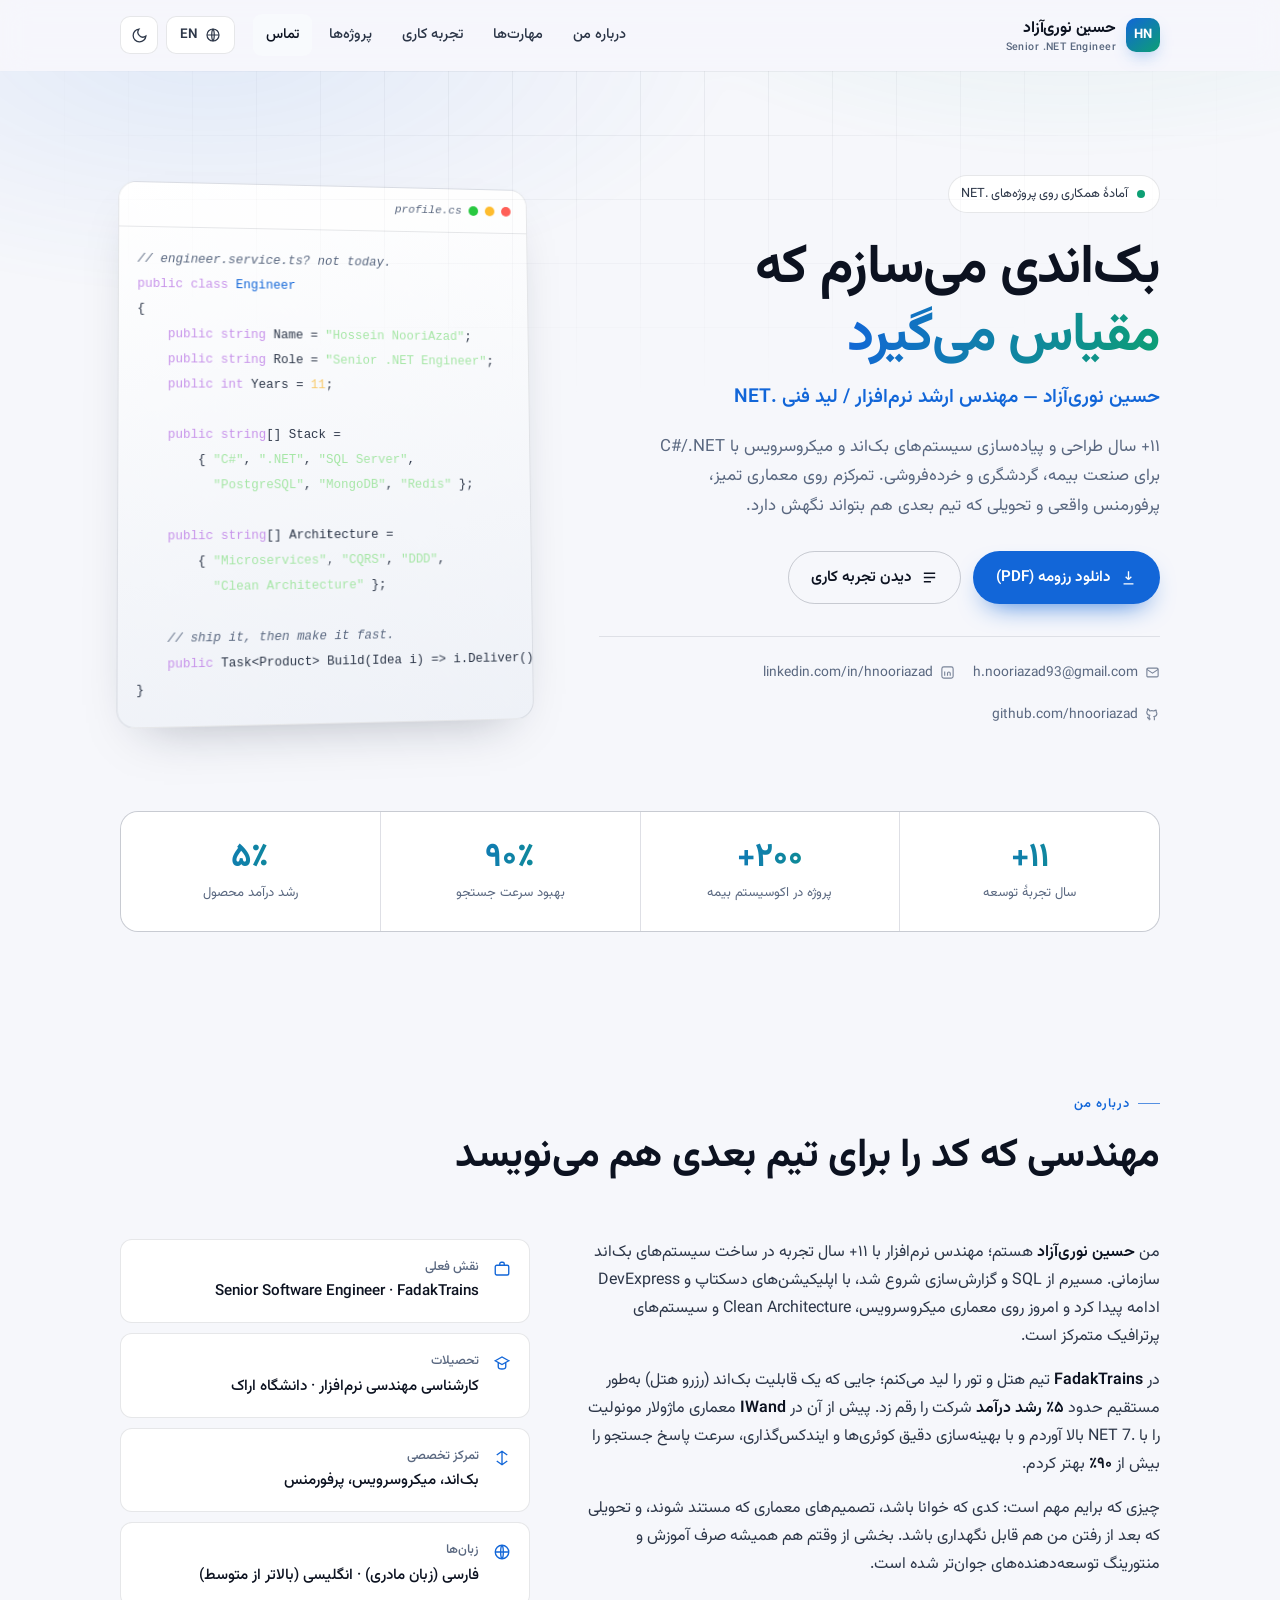
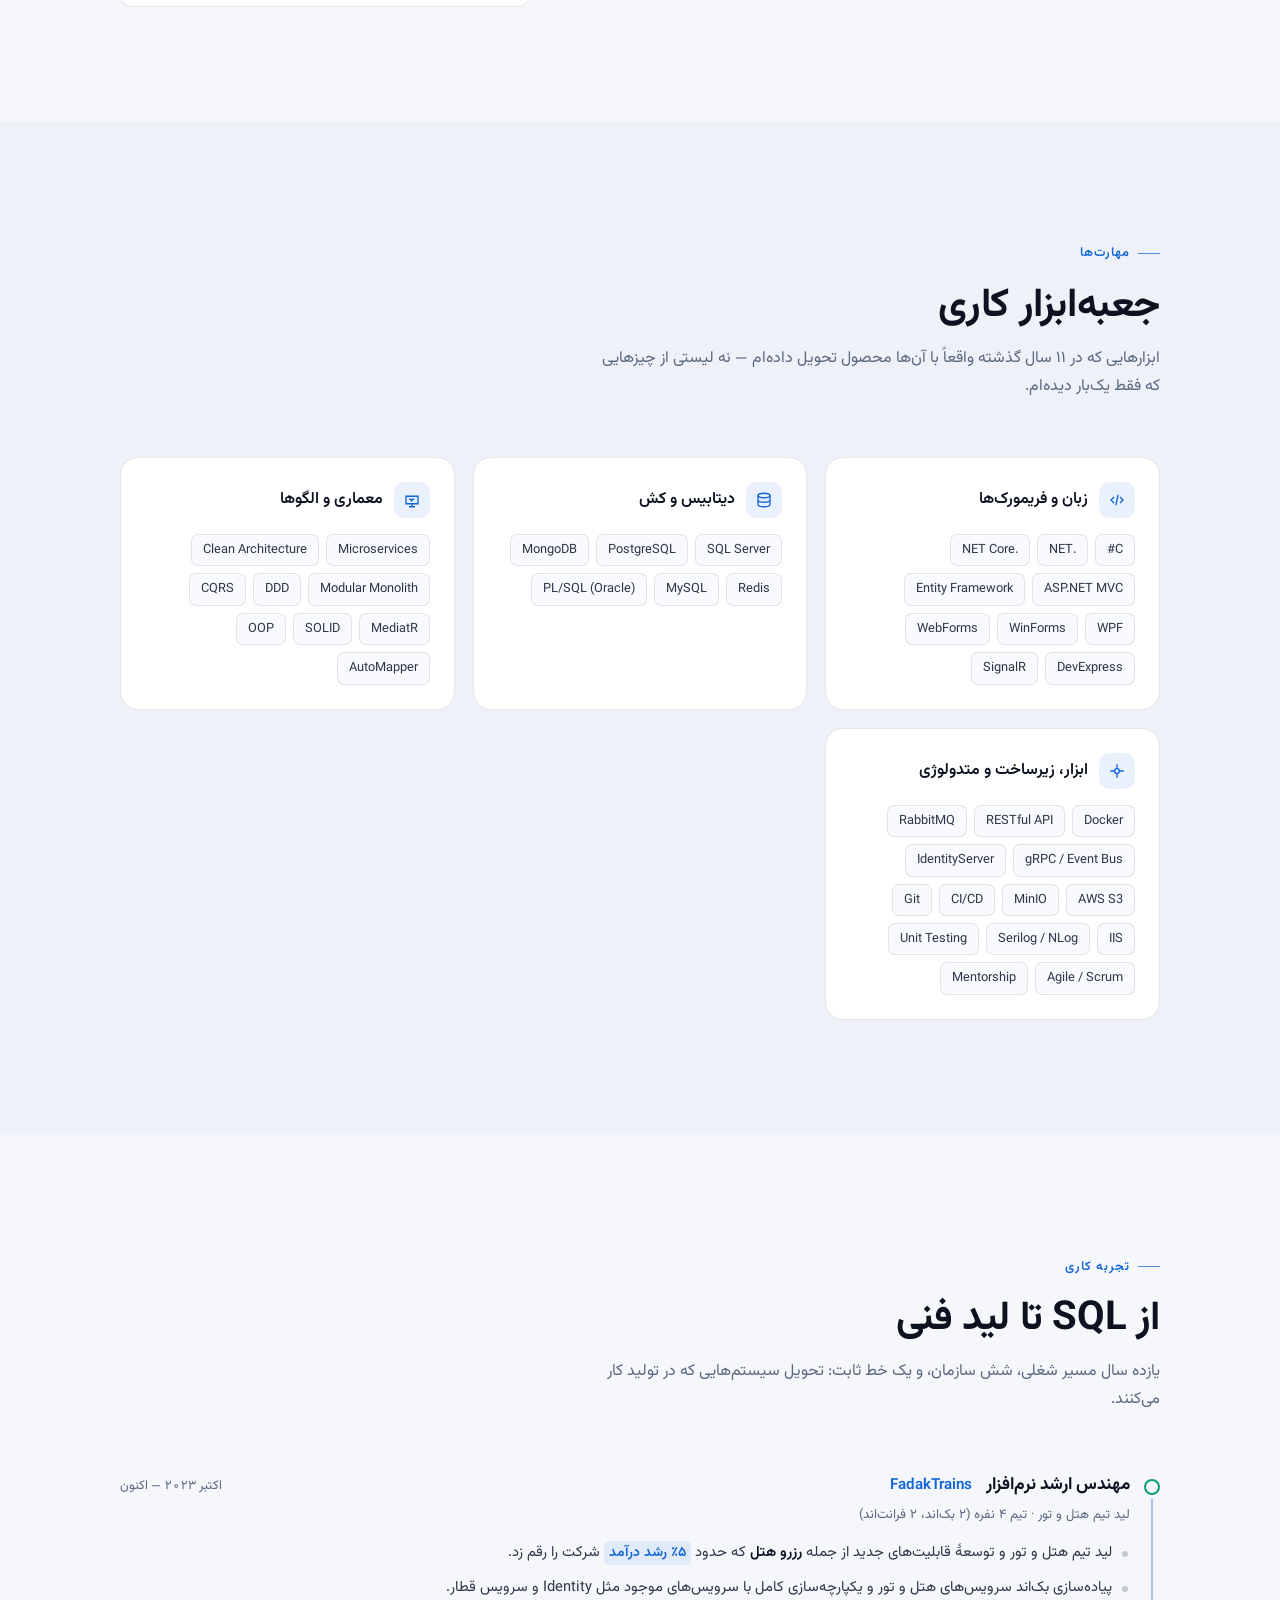
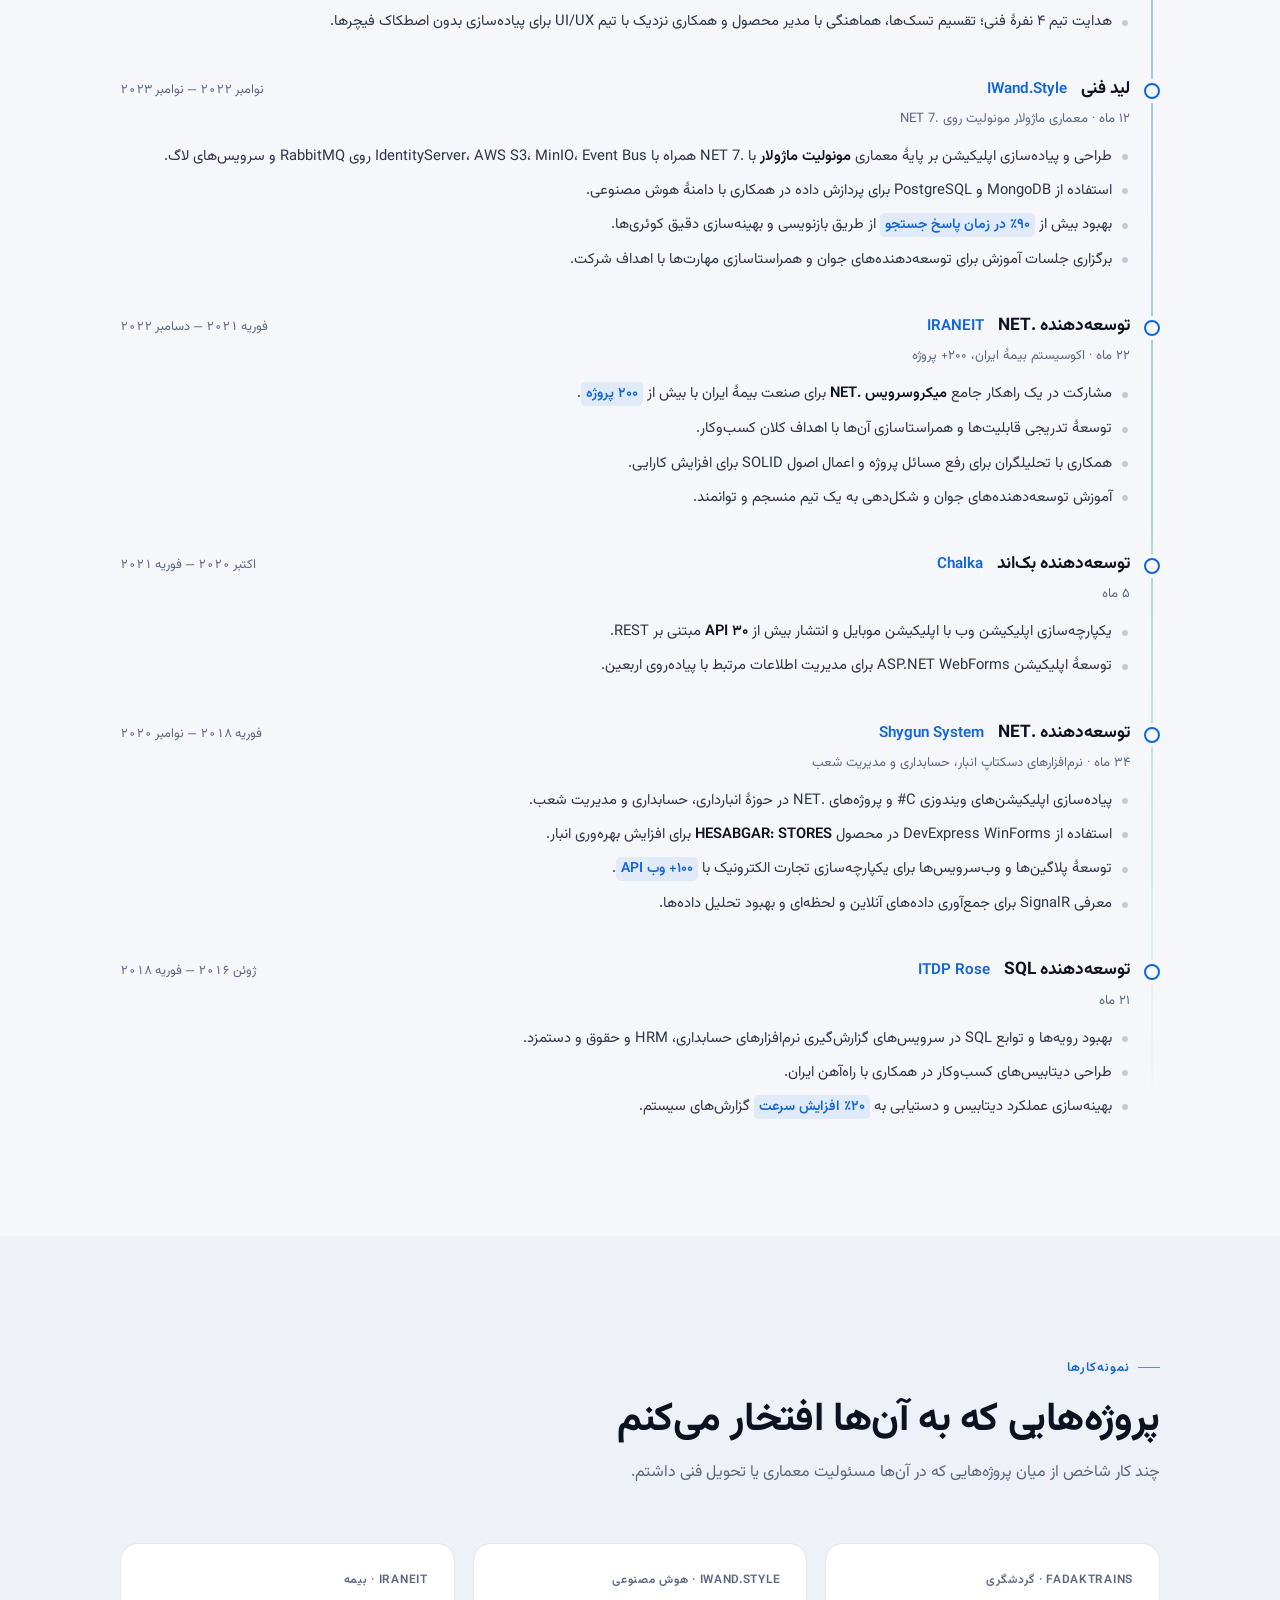
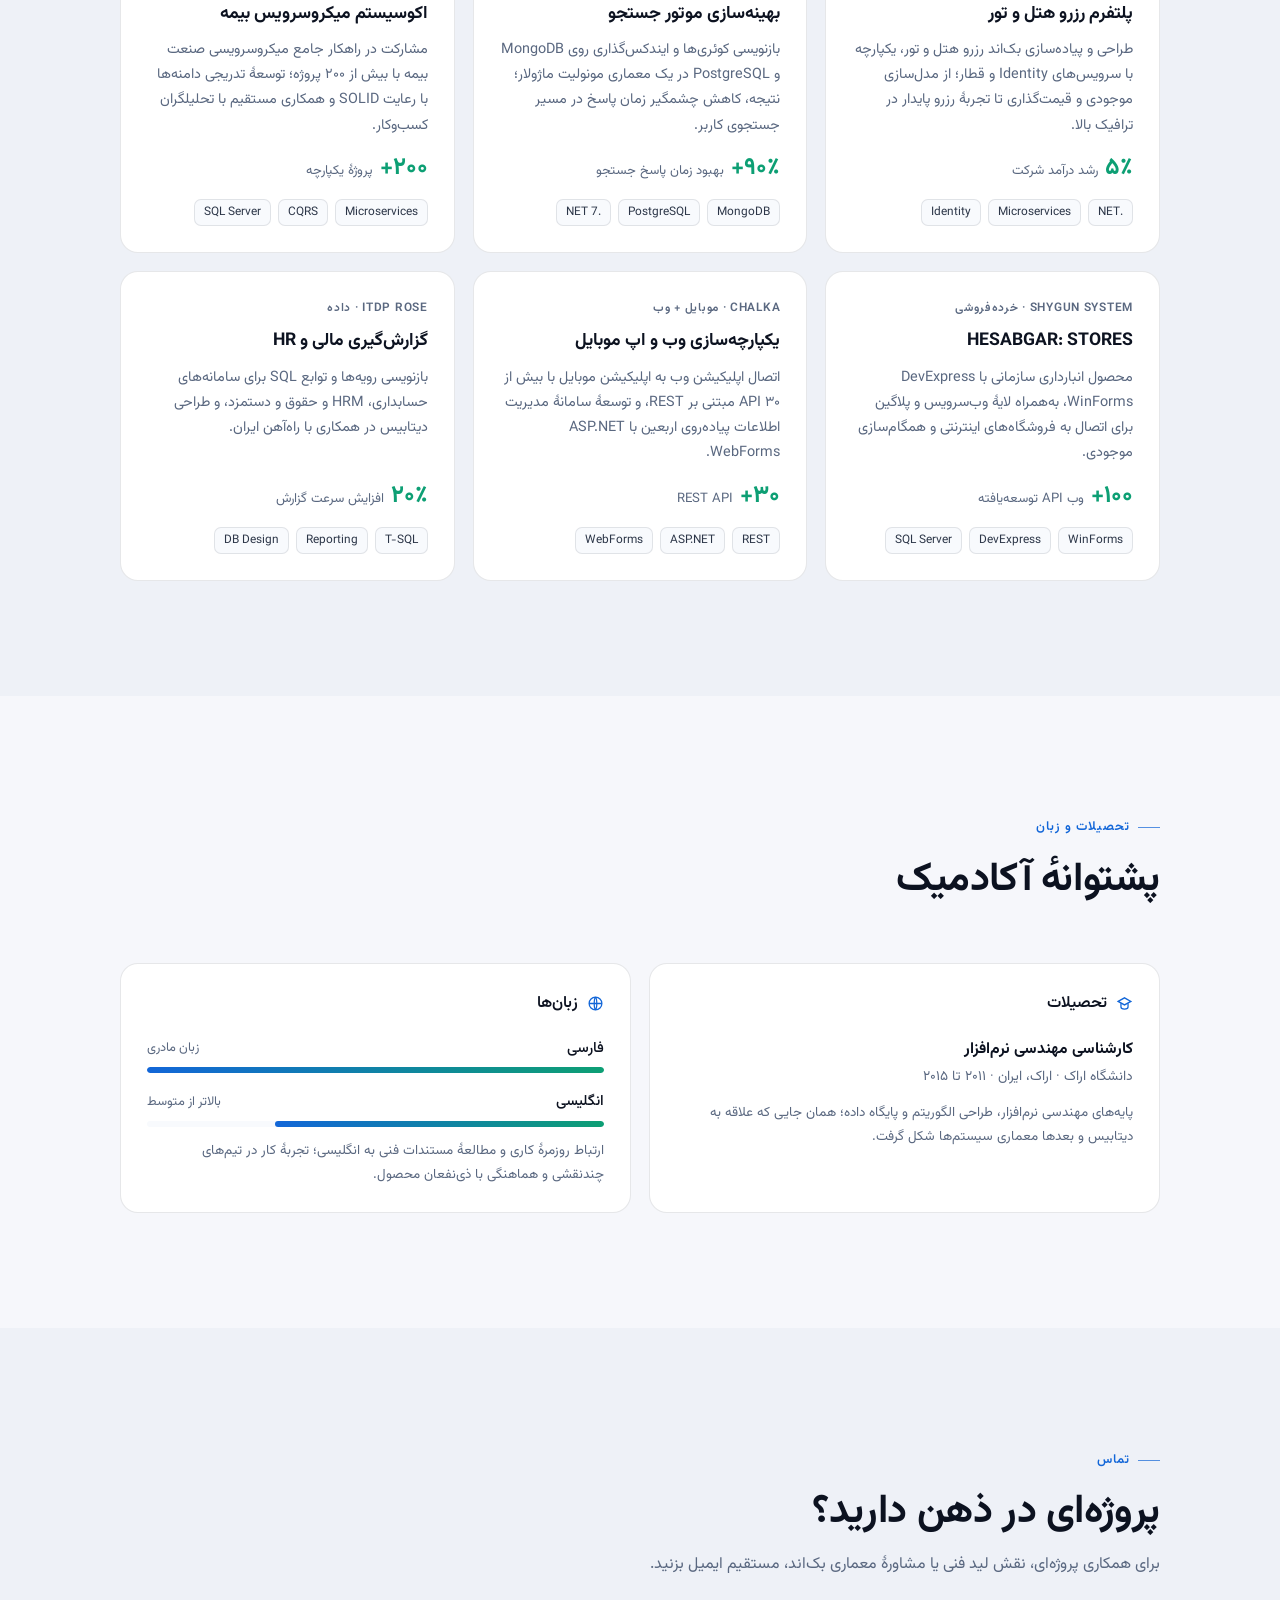
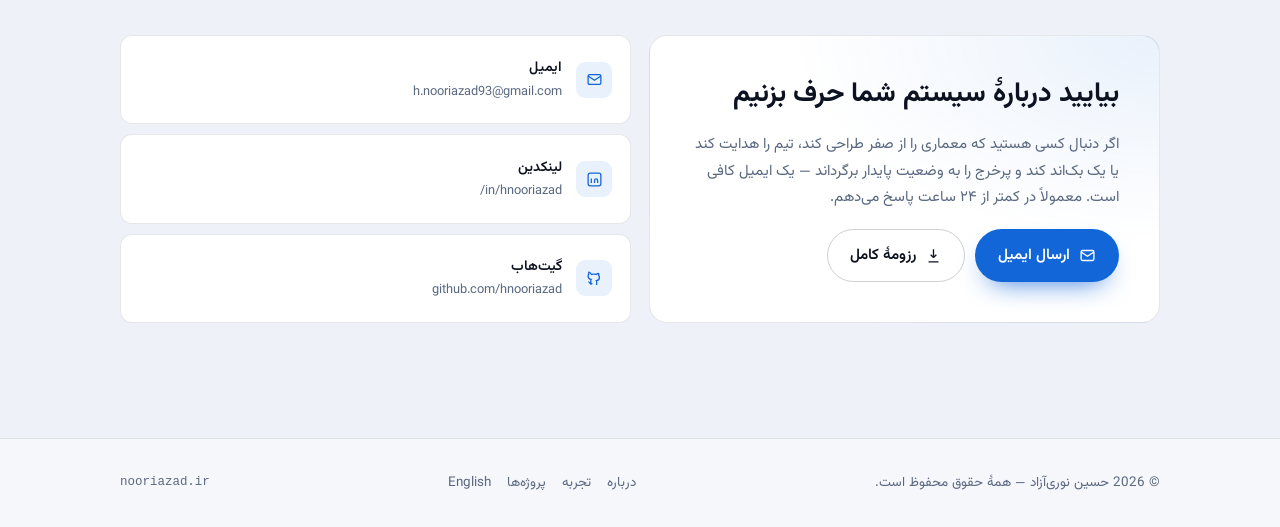
==== index.html @ 4d766d1a "Update data: 11+ years, 5% revenue growth, IRANEIT (was IranElT)" ====
<!DOCTYPE html>
<html lang="fa" dir="rtl" data-theme="dark">
<head>
<meta charset="UTF-8">
<meta name="viewport" content="width=device-width, initial-scale=1">
<title>حسین نوری‌آزاد | مهندس ارشد نرم‌افزار و لید فنی .NET</title>
<meta name="description" content="پورتفولیو حسین نوری‌آزاد — مهندس ارشد نرم‌افزار و لید فنی با ۱۱+ سال تجربه در طراحی و توسعه بک‌اند، میکروسرویس و معماری تمیز با C#/.NET، SQL Server، PostgreSQL، MongoDB و Redis.">
<meta name="author" content="Hossein NooriAzad">
<meta name="theme-color" content="#07090e">
<link rel="canonical" href="https://nooriazad.ir/">
<link rel="alternate" hreflang="fa" href="https://nooriazad.ir/">
<link rel="alternate" hreflang="en" href="https://nooriazad.ir/en/">
<link rel="alternate" hreflang="x-default" href="https://nooriazad.ir/">
<link rel="icon" href="assets/img/favicon.svg" type="image/svg+xml">
<link rel="apple-touch-icon" href="assets/img/favicon.svg">

<meta property="og:type" content="profile">
<meta property="og:locale" content="fa_IR">
<meta property="og:site_name" content="nooriazad.ir">
<meta property="og:title" content="حسین نوری‌آزاد | مهندس ارشد نرم‌افزار و لید فنی .NET">
<meta property="og:description" content="۱۱+ سال تجربه در بک‌اند و میکروسرویس با .NET. معماری تمیز، پرفورمنس بالا، تحویل قابل‌اتکا.">
<meta property="og:url" content="https://nooriazad.ir/">
<meta property="og:image" content="https://nooriazad.ir/assets/img/og.png">
<meta name="twitter:card" content="summary_large_image">
<meta name="twitter:image" content="https://nooriazad.ir/assets/img/og.png">

<link rel="preload" href="assets/fonts/Vazirmatn-Regular.woff2" as="font" type="font/woff2" crossorigin>
<link rel="preload" href="assets/fonts/Vazirmatn-Bold.woff2" as="font" type="font/woff2" crossorigin>
<link rel="stylesheet" href="assets/css/style.css">

<script type="application/ld+json">
{
  "@context": "https://schema.org",
  "@type": "Person",
  "name": "Hossein NooriAzad",
  "alternateName": "حسین نوری‌آزاد",
  "jobTitle": "Senior Software Engineer / Tech Lead",
  "url": "https://nooriazad.ir/",
  "email": "mailto:h.nooriazad93@gmail.com",
  "sameAs": ["https://www.linkedin.com/in/hnooriazad", "https://github.com/hnooriazad"],
  "knowsAbout": ["C#", ".NET", "ASP.NET Core", "Microservices", "SQL Server", "PostgreSQL", "MongoDB", "Redis", "RabbitMQ", "Docker", "Clean Architecture", "CQRS", "DDD"],
  "alumniOf": { "@type": "CollegeOrUniversity", "name": "Arak University" }
}
</script>
</head>
<body>

<!-- ══════════════ HEADER ══════════════ -->
<header class="header" id="top">
  <div class="container header__inner">
    <a class="brand" href="#top" aria-label="حسین نوری‌آزاد — صفحه اصلی">
      <span class="brand__mark">HN</span>
      <span class="brand__text">حسین نوری‌آزاد<small>Senior .NET Engineer</small></span>
    </a>

    <nav class="nav" aria-label="ناوبری اصلی">
      <a href="#about">درباره من</a>
      <a href="#skills">مهارت‌ها</a>
      <a href="#experience">تجربه کاری</a>
      <a href="#work">پروژه‌ها</a>
      <a href="#contact">تماس</a>
    </nav>

    <div class="header__actions">
      <a class="lang-btn" href="en/" hreflang="en" lang="en" title="English version">
        <svg viewBox="0 0 24 24" width="16" height="16" fill="none" stroke="currentColor" stroke-width="1.8"><circle cx="12" cy="12" r="9"/><path d="M3 12h18M12 3c2.5 2.7 2.5 15.3 0 18M12 3c-2.5 2.7-2.5 15.3 0 18"/></svg>
        <span>EN</span>
      </a>
      <button class="icon-btn" id="themeToggle" type="button" aria-label="تغییر روشنایی" title="روشن / تاریک">
        <svg viewBox="0 0 24 24" width="17" height="17" fill="none" stroke="currentColor" stroke-width="1.8"><path d="M21 12.8A9 9 0 1 1 11.2 3a7 7 0 0 0 9.8 9.8Z"/></svg>
      </button>
      <button class="icon-btn menu-btn" id="menuBtn" type="button" aria-label="منو" aria-expanded="false">
        <svg viewBox="0 0 24 24" width="18" height="18" fill="none" stroke="currentColor" stroke-width="2"><path d="M4 7h16M4 12h16M4 17h16"/></svg>
      </button>
    </div>
  </div>
</header>

<!-- mobile drawer -->
<div class="drawer" id="drawer" role="dialog" aria-modal="true" aria-label="منوی موبایل">
  <div class="drawer__scrim" data-close></div>
  <div class="drawer__panel">
    <button class="icon-btn drawer__close" type="button" data-close aria-label="بستن">
      <svg viewBox="0 0 24 24" width="17" height="17" fill="none" stroke="currentColor" stroke-width="2"><path d="M6 6l12 12M18 6 6 18"/></svg>
    </button>
    <a href="#about" data-close>درباره من</a>
    <a href="#skills" data-close>مهارت‌ها</a>
    <a href="#experience" data-close>تجربه کاری</a>
    <a href="#work" data-close>پروژه‌ها</a>
    <a href="#contact" data-close>تماس</a>
    <a href="en/" hreflang="en" lang="en">English</a>
  </div>
</div>

<!-- ══════════════ HERO ══════════════ -->
<section class="hero">
  <div class="container hero__grid">
    <div>
      <span class="badge-live"><span class="dot-live"></span> آمادهٔ همکاری روی پروژه‌های .NET</span>
      <h1>بک‌اندی می‌سازم که<br><span class="grad">مقیاس می‌گیرد</span></h1>
      <p class="hero__role">حسین نوری‌آزاد — مهندس ارشد نرم‌افزار / لید فنی .NET</p>
      <p class="hero__lead">
        ۱۱+ سال طراحی و پیاده‌سازی سیستم‌های بک‌اند و میکروسرویس با C#/.NET برای صنعت بیمه،
        گردشگری و خرده‌فروشی. تمرکزم روی معماری تمیز، پرفورمنس واقعی و تحویلی که تیم بعدی هم
        بتواند نگهش دارد.
      </p>
      <div class="hero__cta">
        <a class="btn btn--primary" href="assets/Hossein-NooriAzad-Resume.pdf" download>
          <svg viewBox="0 0 24 24" fill="none" stroke="currentColor" stroke-width="1.9"><path d="M12 3v12m0 0 4-4m-4 4-4-4M5 21h14"/></svg>
          دانلود رزومه (PDF)
        </a>
        <a class="btn btn--ghost" href="#experience">
          <svg viewBox="0 0 24 24" fill="none" stroke="currentColor" stroke-width="1.9"><path d="M4 6h16M4 12h16M4 18h10"/></svg>
          دیدن تجربه کاری
        </a>
      </div>
      <div class="hero__meta">
        <a href="mailto:h.nooriazad93@gmail.com">
          <svg viewBox="0 0 24 24" fill="none" stroke="currentColor" stroke-width="1.8"><rect x="3" y="5" width="18" height="14" rx="2"/><path d="m3 7 9 6 9-6"/></svg>
          h.nooriazad93@gmail.com
        </a>
        <a href="https://www.linkedin.com/in/hnooriazad" target="_blank" rel="noopener">
          <svg viewBox="0 0 24 24" fill="none" stroke="currentColor" stroke-width="1.8"><rect x="3" y="3" width="18" height="18" rx="3"/><path d="M7.5 10.5V17M7.5 7.6v.1M12 17v-3.6a2.2 2.2 0 0 1 4.4 0V17"/></svg>
          linkedin.com/in/hnooriazad
        </a>
        <a href="https://github.com/hnooriazad" target="_blank" rel="noopener">
          <svg viewBox="0 0 24 24" fill="none" stroke="currentColor" stroke-width="1.8"><path d="M9 19c-4 1.2-4-2.2-5.5-2.8M15 21v-3.6c0-1 .1-1.4-.5-2 2.3-.3 4.5-1.1 4.5-5a3.9 3.9 0 0 0-1.1-2.7 3.6 3.6 0 0 0-.1-2.7s-1.1-.3-3.6 1.3a12.4 12.4 0 0 0-6.5 0C5.2 2.7 4.1 3 4.1 3a3.6 3.6 0 0 0-.1 2.7A3.9 3.9 0 0 0 2.9 8.4c0 3.8 2.1 4.6 4.4 4.9-.5.6-.6 1.3-.5 2V21"/></svg>
          github.com/hnooriazad
        </a>
      </div>
    </div>

    <div class="codecard" aria-hidden="true">
      <div class="codecard__bar"><span></span><span></span><span></span><em class="codecard__name">profile.cs</em></div>
<pre><span class="c">// engineer.service.ts? not today.</span>
<span class="k">public class</span> <span class="p">Engineer</span>
{
    <span class="k">public string</span> Name = <span class="s">"Hossein NooriAzad"</span>;
    <span class="k">public string</span> Role = <span class="s">"Senior .NET Engineer"</span>;
    <span class="k">public int</span> Years = <span class="n">11</span>;

    <span class="k">public string</span>[] Stack =
        { <span class="s">"C#"</span>, <span class="s">".NET"</span>, <span class="s">"SQL Server"</span>,
          <span class="s">"PostgreSQL"</span>, <span class="s">"MongoDB"</span>, <span class="s">"Redis"</span> };

    <span class="k">public string</span>[] Architecture =
        { <span class="s">"Microservices"</span>, <span class="s">"CQRS"</span>, <span class="s">"DDD"</span>,
          <span class="s">"Clean Architecture"</span> };

    <span class="c">// ship it, then make it fast.</span>
    <span class="k">public</span> Task&lt;Product&gt; Build(Idea i) =&gt; i.Deliver();
}</pre>
    </div>
  </div>
</section>

<!-- ══════════════ STATS ══════════════ -->
<div class="container" style="padding-bottom: clamp(20px,4vw,40px)">
  <div class="stats reveal">
    <div class="stat"><div class="stat__num">۱۱+</div><div class="stat__label">سال تجربهٔ توسعه</div></div>
    <div class="stat"><div class="stat__num">۲۰۰+</div><div class="stat__label">پروژه در اکوسیستم بیمه</div></div>
    <div class="stat"><div class="stat__num">۹۰٪</div><div class="stat__label">بهبود سرعت جستجو</div></div>
    <div class="stat"><div class="stat__num">۵٪</div><div class="stat__label">رشد درآمد محصول</div></div>
  </div>
</div>

<!-- ══════════════ ABOUT ══════════════ -->
<section class="section" id="about">
  <div class="container">
    <div class="head reveal">
      <span class="eyebrow">درباره من</span>
      <h2 class="section-title">مهندسی که کد را برای تیم بعدی هم می‌نویسد</h2>
    </div>

    <div class="about">
      <div class="reveal">
        <p>
          من <strong>حسین نوری‌آزاد</strong> هستم؛ مهندس نرم‌افزار با ۱۱+ سال تجربه در ساخت
          سیستم‌های بک‌اند سازمانی. مسیرم از SQL و گزارش‌سازی شروع شد، با اپلیکیشن‌های دسکتاپ
          و DevExpress ادامه پیدا کرد و امروز روی معماری میکروسرویس، Clean Architecture و
          سیستم‌های پرترافیک متمرکز است.
        </p>
        <p>
          در <strong>FadakTrains</strong> تیم هتل و تور را لید می‌کنم؛ جایی که یک قابلیت بک‌اند
          (رزرو هتل) به‌طور مستقیم حدود <strong>۵٪ رشد درآمد</strong> شرکت را رقم زد. پیش از آن
          در <strong>IWand</strong> معماری ماژولار مونولیت را با .NET 7 بالا آوردم و با بهینه‌سازی
          دقیق کوئری‌ها و ایندکس‌گذاری، سرعت پاسخ جستجو را بیش از <strong>۹۰٪</strong> بهتر کردم.
        </p>
        <p>
          چیزی که برایم مهم است: کدی که خوانا باشد، تصمیم‌های معماری که مستند شوند، و تحویلی که
          بعد از رفتن من هم قابل نگهداری باشد. بخشی از وقتم هم همیشه صرف آموزش و منتورینگ
          توسعه‌دهنده‌های جوان‌تر شده است.
        </p>
      </div>

      <div class="factlist reveal">
        <div class="fact">
          <svg viewBox="0 0 24 24" fill="none" stroke="currentColor" stroke-width="1.8"><rect x="3" y="7" width="18" height="13" rx="2"/><path d="M9 7V5a2 2 0 0 1 2-2h2a2 2 0 0 1 2 2v2"/></svg>
          <div><b>نقش فعلی</b><span>Senior Software Engineer · FadakTrains</span></div>
        </div>
        <div class="fact">
          <svg viewBox="0 0 24 24" fill="none" stroke="currentColor" stroke-width="1.8"><path d="M3 9l9-5 9 5-9 5-9-5Z"/><path d="M7 11.5V17c0 1.5 2.2 3 5 3s5-1.5 5-3v-5.5"/></svg>
          <div><b>تحصیلات</b><span>کارشناسی مهندسی نرم‌افزار · دانشگاه اراک</span></div>
        </div>
        <div class="fact">
          <svg viewBox="0 0 24 24" fill="none" stroke="currentColor" stroke-width="1.8"><path d="M12 3v18M5 8l7-5 7 5M5 16l7 5 7-5"/></svg>
          <div><b>تمرکز تخصصی</b><span>بک‌اند، میکروسرویس، پرفورمنس</span></div>
        </div>
        <div class="fact">
          <svg viewBox="0 0 24 24" fill="none" stroke="currentColor" stroke-width="1.8"><circle cx="12" cy="12" r="9"/><path d="M3 12h18M12 3c2.4 2.6 2.4 15.4 0 18M12 3c-2.4 2.6-2.4 15.4 0 18"/></svg>
          <div><b>زبان‌ها</b><span>فارسی (زبان مادری) · انگلیسی (بالاتر از متوسط)</span></div>
        </div>
      </div>
    </div>
  </div>
</section>

<!-- ══════════════ SKILLS ══════════════ -->
<section class="section section--alt" id="skills">
  <div class="container">
    <div class="head reveal">
      <span class="eyebrow">مهارت‌ها</span>
      <h2 class="section-title">جعبه‌ابزار کاری</h2>
      <p class="section-sub">ابزارهایی که در ۱۱ سال گذشته واقعاً با آن‌ها محصول تحویل داده‌ام — نه لیستی از چیزهایی که فقط یک‌بار دیده‌ام.</p>
    </div>

    <div class="skills">
      <article class="skillcard reveal">
        <div class="skillcard__head">
          <span class="skillcard__icon"><svg viewBox="0 0 24 24" fill="none" stroke="currentColor" stroke-width="1.8"><path d="m8 8-4 4 4 4M16 8l4 4-4 4M13.5 5l-3 14"/></svg></span>
          <h3>زبان و فریمورک‌ها</h3>
        </div>
        <div class="pills">
          <span class="pill">C#</span><span class="pill">.NET</span><span class="pill">.NET Core</span>
          <span class="pill">ASP.NET MVC</span><span class="pill">Entity Framework</span>
          <span class="pill">WPF</span><span class="pill">WinForms</span><span class="pill">WebForms</span>
          <span class="pill">DevExpress</span><span class="pill">SignalR</span>
        </div>
      </article>

      <article class="skillcard reveal">
        <div class="skillcard__head">
          <span class="skillcard__icon"><svg viewBox="0 0 24 24" fill="none" stroke="currentColor" stroke-width="1.8"><ellipse cx="12" cy="6" rx="8" ry="3"/><path d="M4 6v6c0 1.7 3.6 3 8 3s8-1.3 8-3V6M4 12v6c0 1.7 3.6 3 8 3s8-1.3 8-3v-6"/></svg></span>
          <h3>دیتابیس و کش</h3>
        </div>
        <div class="pills">
          <span class="pill">SQL Server</span><span class="pill">PostgreSQL</span><span class="pill">MongoDB</span>
          <span class="pill">Redis</span><span class="pill">MySQL</span><span class="pill">PL/SQL (Oracle)</span>
        </div>
      </article>

      <article class="skillcard reveal">
        <div class="skillcard__head">
          <span class="skillcard__icon"><svg viewBox="0 0 24 24" fill="none" stroke="currentColor" stroke-width="1.8"><path d="M4 7h16v10H4z"/><path d="M8 21h8M12 17v4"/><path d="M8 11h2l1.5 2L13 11h2"/></svg></span>
          <h3>معماری و الگوها</h3>
        </div>
        <div class="pills">
          <span class="pill">Microservices</span><span class="pill">Clean Architecture</span>
          <span class="pill">Modular Monolith</span><span class="pill">DDD</span>
          <span class="pill">CQRS</span><span class="pill">MediatR</span>
          <span class="pill">SOLID</span><span class="pill">OOP</span><span class="pill">AutoMapper</span>
        </div>
      </article>

      <article class="skillcard reveal">
        <div class="skillcard__head">
          <span class="skillcard__icon"><svg viewBox="0 0 24 24" fill="none" stroke="currentColor" stroke-width="1.8"><path d="M12 3v6m0 6v6M3 12h6m6 0h6"/><circle cx="12" cy="12" r="3.2"/></svg></span>
          <h3>ابزار، زیرساخت و متدولوژی</h3>
        </div>
        <div class="pills">
          <span class="pill">Docker</span><span class="pill">RESTful API</span><span class="pill">RabbitMQ</span>
          <span class="pill">gRPC / Event Bus</span><span class="pill">IdentityServer</span>
          <span class="pill">AWS S3</span><span class="pill">MinIO</span><span class="pill">CI/CD</span>
          <span class="pill">Git</span><span class="pill">IIS</span><span class="pill">Serilog / NLog</span>
          <span class="pill">Unit Testing</span><span class="pill">Agile / Scrum</span><span class="pill">Mentorship</span>
        </div>
      </article>
    </div>
  </div>
</section>

<!-- ══════════════ EXPERIENCE ══════════════ -->
<section class="section" id="experience">
  <div class="container">
    <div class="head reveal">
      <span class="eyebrow">تجربه کاری</span>
      <h2 class="section-title">از SQL تا لید فنی</h2>
      <p class="section-sub">یازده سال مسیر شغلی، شش سازمان، و یک خط ثابت: تحویل سیستم‌هایی که در تولید کار می‌کنند.</p>
    </div>

    <div class="timeline">
      <article class="job reveal">
        <div class="job__top">
          <h3 class="job__role">مهندس ارشد نرم‌افزار</h3>
          <a class="job__company" href="https://fadaktrains.com" target="_blank" rel="noopener">FadakTrains</a>
          <span class="job__when">اکتبر ۲۰۲۳ — اکنون</span>
        </div>
        <div class="job__where">لید تیم هتل و تور · تیم ۴ نفره (۲ بک‌اند، ۲ فرانت‌اند)</div>
        <ul>
          <li>لید تیم هتل و تور و توسعهٔ قابلیت‌های جدید از جمله <b>رزرو هتل</b> که حدود <mark>۵٪ رشد درآمد</mark> شرکت را رقم زد.</li>
          <li>پیاده‌سازی بک‌اند سرویس‌های هتل و تور و یکپارچه‌سازی کامل با سرویس‌های موجود مثل Identity و سرویس قطار.</li>
          <li>هدایت تیم ۴ نفرهٔ فنی؛ تقسیم تسک‌ها، هماهنگی با مدیر محصول و همکاری نزدیک با تیم UI/UX برای پیاده‌سازی بدون اصطکاک فیچرها.</li>
        </ul>
      </article>

      <article class="job reveal">
        <div class="job__top">
          <h3 class="job__role">لید فنی</h3>
          <span class="job__company">IWand.Style</span>
          <span class="job__when">نوامبر ۲۰۲۲ — نوامبر ۲۰۲۳</span>
        </div>
        <div class="job__where">۱۲ ماه · معماری ماژولار مونولیت روی .NET 7</div>
        <ul>
          <li>طراحی و پیاده‌سازی اپلیکیشن بر پایهٔ معماری <b>مونولیت ماژولار</b> با .NET 7 همراه با IdentityServer، AWS S3، MinIO، Event Bus روی RabbitMQ و سرویس‌های لاگ.</li>
          <li>استفاده از MongoDB و PostgreSQL برای پردازش داده در همکاری با دامنهٔ هوش مصنوعی.</li>
          <li>بهبود بیش از <mark>۹۰٪ در زمان پاسخ جستجو</mark> از طریق بازنویسی و بهینه‌سازی دقیق کوئری‌ها.</li>
          <li>برگزاری جلسات آموزش برای توسعه‌دهنده‌های جوان و همراستاسازی مهارت‌ها با اهداف شرکت.</li>
        </ul>
      </article>

      <article class="job reveal">
        <div class="job__top">
          <h3 class="job__role">توسعه‌دهنده .NET</h3>
          <span class="job__company">IRANEIT</span>
          <span class="job__when">فوریه ۲۰۲۱ — دسامبر ۲۰۲۲</span>
        </div>
        <div class="job__where">۲۲ ماه · اکوسیستم بیمهٔ ایران، ۲۰۰+ پروژه</div>
        <ul>
          <li>مشارکت در یک راهکار جامع <b>میکروسرویس .NET</b> برای صنعت بیمهٔ ایران با بیش از <mark>۲۰۰ پروژه</mark>.</li>
          <li>توسعهٔ تدریجی قابلیت‌ها و همراستاسازی آن‌ها با اهداف کلان کسب‌وکار.</li>
          <li>همکاری با تحلیلگران برای رفع مسائل پروژه و اعمال اصول SOLID برای افزایش کارایی.</li>
          <li>آموزش توسعه‌دهنده‌های جوان و شکل‌دهی به یک تیم منسجم و توانمند.</li>
        </ul>
      </article>

      <article class="job reveal">
        <div class="job__top">
          <h3 class="job__role">توسعه‌دهنده بک‌اند</h3>
          <span class="job__company">Chalka</span>
          <span class="job__when">اکتبر ۲۰۲۰ — فوریه ۲۰۲۱</span>
        </div>
        <div class="job__where">۵ ماه</div>
        <ul>
          <li>یکپارچه‌سازی اپلیکیشن وب با اپلیکیشن موبایل و انتشار بیش از <b>۳۰ API</b> مبتنی بر REST.</li>
          <li>توسعهٔ اپلیکیشن ASP.NET WebForms برای مدیریت اطلاعات مرتبط با پیاده‌روی اربعین.</li>
        </ul>
      </article>

      <article class="job reveal">
        <div class="job__top">
          <h3 class="job__role">توسعه‌دهنده .NET</h3>
          <span class="job__company">Shygun System</span>
          <span class="job__when">فوریه ۲۰۱۸ — نوامبر ۲۰۲۰</span>
        </div>
        <div class="job__where">۳۴ ماه · نرم‌افزارهای دسکتاپ انبار، حسابداری و مدیریت شعب</div>
        <ul>
          <li>پیاده‌سازی اپلیکیشن‌های ویندوزی C# و پروژه‌های .NET در حوزهٔ انبارداری، حسابداری و مدیریت شعب.</li>
          <li>استفاده از DevExpress WinForms در محصول <b>HESABGAR: STORES</b> برای افزایش بهره‌وری انبار.</li>
          <li>توسعهٔ پلاگین‌ها و وب‌سرویس‌ها برای یکپارچه‌سازی تجارت الکترونیک با <mark>۱۰۰+ وب API</mark>.</li>
          <li>معرفی SignalR برای جمع‌آوری داده‌های آنلاین و لحظه‌ای و بهبود تحلیل داده‌ها.</li>
        </ul>
      </article>

      <article class="job reveal">
        <div class="job__top">
          <h3 class="job__role">توسعه‌دهنده SQL</h3>
          <span class="job__company">ITDP Rose</span>
          <span class="job__when">ژوئن ۲۰۱۶ — فوریه ۲۰۱۸</span>
        </div>
        <div class="job__where">۲۱ ماه</div>
        <ul>
          <li>بهبود رویه‌ها و توابع SQL در سرویس‌های گزارش‌گیری نرم‌افزارهای حسابداری، HRM و حقوق و دستمزد.</li>
          <li>طراحی دیتابیس‌های کسب‌وکار در همکاری با راه‌آهن ایران.</li>
          <li>بهینه‌سازی عملکرد دیتابیس و دستیابی به <mark>۲۰٪ افزایش سرعت</mark> گزارش‌های سیستم.</li>
        </ul>
      </article>
    </div>
  </div>
</section>

<!-- ══════════════ SELECTED WORK ══════════════ -->
<section class="section section--alt" id="work">
  <div class="container">
    <div class="head reveal">
      <span class="eyebrow">نمونه‌کارها</span>
      <h2 class="section-title">پروژه‌هایی که به آن‌ها افتخار می‌کنم</h2>
      <p class="section-sub">چند کار شاخص از میان پروژه‌هایی که در آن‌ها مسئولیت معماری یا تحویل فنی داشتم.</p>
    </div>

    <div class="projects">
      <article class="project reveal">
        <div class="project__kicker">FadakTrains · گردشگری</div>
        <h3>پلتفرم رزرو هتل و تور</h3>
        <p>طراحی و پیاده‌سازی بک‌اند رزرو هتل و تور، یکپارچه با سرویس‌های Identity و قطار؛ از مدل‌سازی موجودی و قیمت‌گذاری تا تجربهٔ رزرو پایدار در ترافیک بالا.</p>
        <div class="project__metric"><b>۵٪</b><span>رشد درآمد شرکت</span></div>
        <div class="pills"><span class="pill">.NET</span><span class="pill">Microservices</span><span class="pill">Identity</span></div>
      </article>

      <article class="project reveal">
        <div class="project__kicker">IWand.Style · هوش مصنوعی</div>
        <h3>بهینه‌سازی موتور جستجو</h3>
        <p>بازنویسی کوئری‌ها و ایندکس‌گذاری روی MongoDB و PostgreSQL در یک معماری مونولیت ماژولار؛ نتیجه، کاهش چشمگیر زمان پاسخ در مسیر جستجوی کاربر.</p>
        <div class="project__metric"><b>۹۰٪+</b><span>بهبود زمان پاسخ جستجو</span></div>
        <div class="pills"><span class="pill">MongoDB</span><span class="pill">PostgreSQL</span><span class="pill">.NET 7</span></div>
      </article>

      <article class="project reveal">
        <div class="project__kicker">IRANEIT · بیمه</div>
        <h3>اکوسیستم میکروسرویس بیمه</h3>
        <p>مشارکت در راهکار جامع میکروسرویسی صنعت بیمه با بیش از ۲۰۰ پروژه؛ توسعهٔ تدریجی دامنه‌ها با رعایت SOLID و همکاری مستقیم با تحلیلگران کسب‌وکار.</p>
        <div class="project__metric"><b>۲۰۰+</b><span>پروژهٔ یکپارچه</span></div>
        <div class="pills"><span class="pill">Microservices</span><span class="pill">CQRS</span><span class="pill">SQL Server</span></div>
      </article>

      <article class="project reveal">
        <div class="project__kicker">Shygun System · خرده‌فروشی</div>
        <h3>HESABGAR: STORES</h3>
        <p>محصول انبارداری سازمانی با DevExpress WinForms، به‌همراه لایهٔ وب‌سرویس و پلاگین برای اتصال به فروشگاه‌های اینترنتی و همگام‌سازی موجودی.</p>
        <div class="project__metric"><b>۱۰۰+</b><span>وب API توسعه‌یافته</span></div>
        <div class="pills"><span class="pill">WinForms</span><span class="pill">DevExpress</span><span class="pill">SQL Server</span></div>
      </article>

      <article class="project reveal">
        <div class="project__kicker">Chalka · موبایل + وب</div>
        <h3>یکپارچه‌سازی وب و اپ موبایل</h3>
        <p>اتصال اپلیکیشن وب به اپلیکیشن موبایل با بیش از ۳۰ API مبتنی بر REST، و توسعهٔ سامانهٔ مدیریت اطلاعات پیاده‌روی اربعین با ASP.NET WebForms.</p>
        <div class="project__metric"><b>۳۰+</b><span>REST API</span></div>
        <div class="pills"><span class="pill">REST</span><span class="pill">ASP.NET</span><span class="pill">WebForms</span></div>
      </article>

      <article class="project reveal">
        <div class="project__kicker">ITDP Rose · داده</div>
        <h3>گزارش‌گیری مالی و HR</h3>
        <p>بازنویسی رویه‌ها و توابع SQL برای سامانه‌های حسابداری، HRM و حقوق و دستمزد، و طراحی دیتابیس در همکاری با راه‌آهن ایران.</p>
        <div class="project__metric"><b>۲۰٪</b><span>افزایش سرعت گزارش</span></div>
        <div class="pills"><span class="pill">T-SQL</span><span class="pill">Reporting</span><span class="pill">DB Design</span></div>
      </article>
    </div>
  </div>
</section>

<!-- ══════════════ EDUCATION ══════════════ -->
<section class="section" id="education">
  <div class="container">
    <div class="head reveal">
      <span class="eyebrow">تحصیلات و زبان</span>
      <h2 class="section-title">پشتوانهٔ آکادمیک</h2>
    </div>

    <div class="split">
      <div class="panel reveal">
        <h3><svg viewBox="0 0 24 24" fill="none" stroke="currentColor" stroke-width="1.8"><path d="M3 9l9-5 9 5-9 5-9-5Z"/><path d="M7 11.5V17c0 1.5 2.2 3 5 3s5-1.5 5-3v-5.5"/></svg> تحصیلات</h3>
        <div class="edu__title">کارشناسی مهندسی نرم‌افزار</div>
        <div class="edu__meta">دانشگاه اراک · اراک، ایران · ۲۰۱۱ تا ۲۰۱۵</div>
        <p class="edu__note">پایه‌های مهندسی نرم‌افزار، طراحی الگوریتم و پایگاه داده؛ همان جایی که علاقه به دیتابیس و بعدها معماری سیستم‌ها شکل گرفت.</p>
      </div>

      <div class="panel reveal">
        <h3><svg viewBox="0 0 24 24" fill="none" stroke="currentColor" stroke-width="1.8"><circle cx="12" cy="12" r="9"/><path d="M3 12h18M12 3c2.4 2.6 2.4 15.4 0 18M12 3c-2.4 2.6-2.4 15.4 0 18"/></svg> زبان‌ها</h3>
        <div class="lang-row">
          <div class="lang-item">
            <span>فارسی</span><em>زبان مادری</em>
            <div class="bar"><i style="width:100%"></i></div>
          </div>
          <div class="lang-item">
            <span>انگلیسی</span><em>بالاتر از متوسط</em>
            <div class="bar"><i style="width:72%"></i></div>
          </div>
        </div>
        <p class="edu__note">ارتباط روزمرهٔ کاری و مطالعهٔ مستندات فنی به انگلیسی؛ تجربهٔ کار در تیم‌های چندنقشی و هماهنگی با ذی‌نفعان محصول.</p>
      </div>
    </div>
  </div>
</section>

<!-- ══════════════ CONTACT ══════════════ -->
<section class="section section--alt" id="contact">
  <div class="container">
    <div class="head reveal">
      <span class="eyebrow">تماس</span>
      <h2 class="section-title">پروژه‌ای در ذهن دارید؟</h2>
      <p class="section-sub">برای همکاری پروژه‌ای، نقش لید فنی یا مشاورهٔ معماری بک‌اند، مستقیم ایمیل بزنید.</p>
    </div>

    <div class="contact">
      <div class="contact__card reveal">
        <h3>بیایید دربارهٔ سیستم شما حرف بزنیم</h3>
        <p>
          اگر دنبال کسی هستید که معماری را از صفر طراحی کند، تیم را هدایت کند یا یک بک‌اند
          کند و پرخرج را به وضعیت پایدار برگرداند — یک ایمیل کافی است. معمولاً در کمتر از
          ۲۴ ساعت پاسخ می‌دهم.
        </p>
        <div style="display:flex;flex-wrap:wrap;gap:10px">
          <a class="btn btn--primary" href="mailto:h.nooriazad93@gmail.com?subject=%D9%87%D9%85%DA%A9%D8%A7%D8%B1%DB%8C%20%D9%BE%D8%B1%D9%88%DA%98%D9%87%E2%80%8C%D8%A7%DB%8C">
            <svg viewBox="0 0 24 24" fill="none" stroke="currentColor" stroke-width="1.9"><rect x="3" y="5" width="18" height="14" rx="2"/><path d="m3 7 9 6 9-6"/></svg>
            ارسال ایمیل
          </a>
          <a class="btn btn--ghost" href="assets/Hossein-NooriAzad-Resume.pdf" download>
            <svg viewBox="0 0 24 24" fill="none" stroke="currentColor" stroke-width="1.9"><path d="M12 3v12m0 0 4-4m-4 4-4-4M5 21h14"/></svg>
            رزومهٔ کامل
          </a>
        </div>
      </div>

      <div class="contactlinks reveal">
        <a class="clink" href="mailto:h.nooriazad93@gmail.com">
          <span class="clink__icon"><svg viewBox="0 0 24 24" fill="none" stroke="currentColor" stroke-width="1.8"><rect x="3" y="5" width="18" height="14" rx="2"/><path d="m3 7 9 6 9-6"/></svg></span>
          <span><b>ایمیل</b><small>h.nooriazad93@gmail.com</small></span>
        </a>
        <a class="clink" href="https://www.linkedin.com/in/hnooriazad" target="_blank" rel="noopener">
          <span class="clink__icon"><svg viewBox="0 0 24 24" fill="none" stroke="currentColor" stroke-width="1.8"><rect x="3" y="3" width="18" height="18" rx="3"/><path d="M7.5 10.5V17M7.5 7.6v.1M12 17v-3.6a2.2 2.2 0 0 1 4.4 0V17"/></svg></span>
          <span><b>لینکدین</b><small>/in/hnooriazad</small></span>
        </a>
        <a class="clink" href="https://github.com/hnooriazad" target="_blank" rel="noopener">
          <span class="clink__icon"><svg viewBox="0 0 24 24" fill="none" stroke="currentColor" stroke-width="1.8"><path d="M9 19c-4 1.2-4-2.2-5.5-2.8M15 21v-3.6c0-1 .1-1.4-.5-2 2.3-.3 4.5-1.1 4.5-5a3.9 3.9 0 0 0-1.1-2.7 3.6 3.6 0 0 0-.1-2.7s-1.1-.3-3.6 1.3a12.4 12.4 0 0 0-6.5 0C5.2 2.7 4.1 3 4.1 3a3.6 3.6 0 0 0-.1 2.7A3.9 3.9 0 0 0 2.9 8.4c0 3.8 2.1 4.6 4.4 4.9-.5.6-.6 1.3-.5 2V21"/></svg></span>
          <span><b>گیت‌هاب</b><small>github.com/hnooriazad</small></span>
        </a>
      </div>
    </div>
  </div>
</section>

<!-- ══════════════ FOOTER ══════════════ -->
<footer class="footer">
  <div class="container footer__inner">
    <div>© <span id="year">2026</span> حسین نوری‌آزاد — همهٔ حقوق محفوظ است.</div>
    <div class="footer__links">
      <a href="#about">درباره</a>
      <a href="#experience">تجربه</a>
      <a href="#work">پروژه‌ها</a>
      <a href="en/" hreflang="en" lang="en">English</a>
    </div>
    <div class="mono">nooriazad.ir</div>
  </div>
</footer>

<script src="assets/js/main.js" defer></script>
</body>
</html>
---- assets/css/style.css ----
/* ==========================================================================
   nooriazad.ir — Hossein NooriAzad portfolio
   Author: Hermes  ·  RTL-first, bilingual (fa / en)
   ========================================================================== */

/* ---------- Fonts ---------- */
@font-face {
  font-family: 'Vazirmatn';
  src: url('../fonts/Vazirmatn-Regular.woff2') format('woff2');
  font-weight: 400; font-style: normal; font-display: swap;
}
@font-face {
  font-family: 'Vazirmatn';
  src: url('../fonts/Vazirmatn-Medium.woff2') format('woff2');
  font-weight: 500; font-style: normal; font-display: swap;
}
@font-face {
  font-family: 'Vazirmatn';
  src: url('../fonts/Vazirmatn-SemiBold.woff2') format('woff2');
  font-weight: 600; font-style: normal; font-display: swap;
}
@font-face {
  font-family: 'Vazirmatn';
  src: url('../fonts/Vazirmatn-Bold.woff2') format('woff2');
  font-weight: 700; font-style: normal; font-display: swap;
}

/* ---------- Tokens ---------- */
:root {
  --bg: #07090e;
  --bg-soft: #0b0f16;
  --card: #0f141d;
  --card-hi: #141a25;
  --border: rgba(255, 255, 255, .08);
  --border-hi: rgba(255, 255, 255, .16);
  --fg: #e9eef8;
  --fg-dim: #b9c3d4;
  --muted: #8b96ab;
  --accent: #5aa7ff;
  --accent-soft: rgba(90, 167, 255, .12);
  --accent-2: #57e2b0;
  --accent-2-soft: rgba(87, 226, 176, .12);
  --shadow: 0 24px 60px -30px rgba(0, 0, 0, .9);
  --radius: 18px;
  --radius-sm: 12px;
  --max: 1120px;
  --font: 'Vazirmatn', ui-sans-serif, system-ui, -apple-system, 'Segoe UI', Roboto, sans-serif;
  --mono: ui-monospace, 'Cascadia Code', 'SF Mono', Menlo, Consolas, monospace;
  color-scheme: dark;
}

html[data-theme='light'] {
  --bg: #f6f7fb;
  --bg-soft: #eef1f7;
  --card: #ffffff;
  --card-hi: #f8fafd;
  --border: rgba(13, 22, 40, .10);
  --border-hi: rgba(13, 22, 40, .20);
  --fg: #0c1220;
  --fg-dim: #2c3648;
  --muted: #5a6880;
  --accent: #1266d8;
  --accent-soft: rgba(18, 102, 216, .09);
  --accent-2: #0d9f74;
  --accent-2-soft: rgba(13, 159, 116, .10);
  --shadow: 0 22px 50px -28px rgba(16, 28, 51, .35);
  color-scheme: light;
}

/* ---------- Reset ---------- */
*, *::before, *::after { box-sizing: border-box; }
* { margin: 0; }

html { scroll-behavior: smooth; -webkit-text-size-adjust: 100%; }

body {
  font-family: var(--font);
  background: var(--bg);
  color: var(--fg);
  line-height: 1.75;
  font-size: 16px;
  overflow-x: hidden;
  -webkit-font-smoothing: antialiased;
}

img, svg { display: block; max-width: 100%; }
a { color: inherit; text-decoration: none; }
button { font: inherit; color: inherit; background: none; border: 0; cursor: pointer; }
ul, ol { list-style: none; padding: 0; }
::selection { background: var(--accent); color: #fff; }

:focus-visible {
  outline: 2px solid var(--accent);
  outline-offset: 3px;
  border-radius: 6px;
}

/* ---------- Layout helpers ---------- */
.container {
  width: 100%;
  max-width: var(--max);
  margin-inline: auto;
  padding-inline: clamp(20px, 5vw, 40px);
}

section[id] { scroll-margin-top: 90px; }

.section {
  padding-block: clamp(64px, 9vw, 116px);
  position: relative;
}
.section--alt { background: var(--bg-soft); }

.eyebrow {
  display: inline-flex;
  align-items: center;
  gap: 8px;
  font-size: .8rem;
  font-weight: 600;
  letter-spacing: .08em;
  color: var(--accent);
  text-transform: uppercase;
  margin-bottom: 14px;
}
.eyebrow::before {
  content: '';
  width: 22px; height: 1px;
  background: currentColor;
  opacity: .7;
}

.section-title {
  font-size: clamp(1.65rem, 3.4vw, 2.5rem);
  font-weight: 700;
  line-height: 1.35;
  letter-spacing: -.01em;
}

.section-sub {
  color: var(--muted);
  max-width: 62ch;
  margin-top: 12px;
  font-size: 1rem;
}

.head { margin-bottom: clamp(32px, 5vw, 56px); }

/* ---------- Buttons ---------- */
.btn {
  display: inline-flex;
  align-items: center;
  justify-content: center;
  gap: 9px;
  padding: 12px 22px;
  border-radius: 999px;
  font-size: .95rem;
  font-weight: 600;
  border: 1px solid transparent;
  transition: transform .18s ease, background .18s ease, border-color .18s ease, color .18s ease;
  white-space: nowrap;
}
.btn:hover { transform: translateY(-2px); }
.btn--primary {
  background: var(--accent);
  color: #fff;
  box-shadow: 0 12px 28px -14px var(--accent);
}
.btn--primary:hover { background: color-mix(in srgb, var(--accent) 88%, #fff); }
.btn--ghost {
  border-color: var(--border-hi);
  color: var(--fg);
  background: transparent;
}
.btn--ghost:hover { background: var(--card-hi); border-color: var(--accent); }
.btn svg { width: 17px; height: 17px; flex: none; }

/* ---------- Header ---------- */
.header {
  position: sticky;
  top: 0;
  z-index: 100;
  background: color-mix(in srgb, var(--bg) 78%, transparent);
  backdrop-filter: blur(14px) saturate(140%);
  -webkit-backdrop-filter: blur(14px) saturate(140%);
  border-bottom: 1px solid transparent;
  transition: border-color .25s ease, background .25s ease;
}
.header.is-stuck { border-bottom-color: var(--border); }

.header__inner {
  display: flex;
  align-items: center;
  gap: 18px;
  height: 70px;
}

.brand {
  display: inline-flex;
  align-items: center;
  gap: 10px;
  font-weight: 700;
  letter-spacing: -.01em;
  flex: none;
}
.brand__mark {
  width: 34px; height: 34px;
  border-radius: 10px;
  display: grid; place-items: center;
  font-size: .82rem;
  font-weight: 700;
  color: #fff;
  background: linear-gradient(140deg, var(--accent), var(--accent-2));
  box-shadow: 0 8px 20px -10px var(--accent);
}
.brand__text { font-size: .98rem; }
.brand__text small {
  display: block;
  font-size: .66rem;
  font-weight: 500;
  color: var(--muted);
  letter-spacing: .04em;
  line-height: 1.2;
}

.nav {
  display: flex;
  align-items: center;
  gap: 4px;
  margin-inline-start: auto;
}
.nav a {
  padding: 8px 13px;
  border-radius: 9px;
  font-size: .9rem;
  font-weight: 500;
  color: var(--fg-dim);
  transition: color .15s ease, background .15s ease;
}
.nav a:hover, .nav a.is-active { color: var(--fg); background: var(--card-hi); }

.header__actions {
  display: flex;
  align-items: center;
  gap: 8px;
  flex: none;
}

.icon-btn {
  width: 38px; height: 38px;
  display: grid; place-items: center;
  border-radius: 10px;
  border: 1px solid var(--border);
  color: var(--fg-dim);
  background: var(--card);
  transition: color .15s ease, border-color .15s ease, background .15s ease;
}
.icon-btn:hover { color: var(--fg); border-color: var(--border-hi); }

.lang-btn {
  height: 38px;
  display: inline-flex;
  align-items: center;
  gap: 7px;
  padding-inline: 13px;
  border-radius: 10px;
  border: 1px solid var(--border);
  background: var(--card);
  font-size: .84rem;
  font-weight: 600;
  color: var(--fg-dim);
  transition: color .15s ease, border-color .15s ease;
}
.lang-btn:hover { color: var(--fg); border-color: var(--accent); }

.menu-btn { display: none; }

/* Mobile drawer */
.drawer {
  position: fixed;
  inset: 0;
  z-index: 200;
  display: none;
}
.drawer.is-open { display: block; }
.drawer__scrim {
  position: absolute; inset: 0;
  background: rgba(4, 6, 10, .65);
  backdrop-filter: blur(3px);
}
.drawer__panel {
  position: absolute;
  inset-block: 0;
  inset-inline-end: 0;
  width: min(320px, 86vw);
  background: var(--bg-soft);
  border-inline-start: 1px solid var(--border);
  padding: 22px;
  display: flex;
  flex-direction: column;
  gap: 6px;
  animation: slideIn .25s ease;
}
@keyframes slideIn {
  from { transform: translateX(20px); opacity: .4; }
  to { transform: translateX(0); opacity: 1; }
}
html[dir='rtl'] .drawer__panel { animation-name: slideInRtl; }
@keyframes slideInRtl {
  from { transform: translateX(-20px); opacity: .4; }
  to { transform: translateX(0); opacity: 1; }
}
.drawer__panel a {
  padding: 13px 12px;
  border-radius: 10px;
  font-weight: 500;
  color: var(--fg-dim);
  border-bottom: 1px solid var(--border);
}
.drawer__panel a:hover { background: var(--card); color: var(--fg); }
.drawer__close { align-self: flex-end; margin-bottom: 12px; }

/* ---------- Hero ---------- */
.hero {
  position: relative;
  padding-block: clamp(56px, 9vw, 104px) clamp(48px, 7vw, 84px);
  overflow: hidden;
}
.hero::before {
  content: '';
  position: absolute;
  inset: -30% -10% auto -10%;
  height: 620px;
  background:
    radial-gradient(50% 60% at 22% 30%, var(--accent-soft), transparent 70%),
    radial-gradient(45% 55% at 78% 10%, var(--accent-2-soft), transparent 72%);
  pointer-events: none;
  filter: blur(10px);
}
.hero::after {
  content: '';
  position: absolute;
  inset: 0;
  background-image:
    linear-gradient(var(--border) 1px, transparent 1px),
    linear-gradient(90deg, var(--border) 1px, transparent 1px);
  background-size: 64px 64px;
  mask-image: radial-gradient(ellipse 70% 60% at 50% 0%, #000 10%, transparent 75%);
  -webkit-mask-image: radial-gradient(ellipse 70% 60% at 50% 0%, #000 10%, transparent 75%);
  opacity: .55;
  pointer-events: none;
}

.hero__grid {
  position: relative;
  display: grid;
  grid-template-columns: 1.15fr .85fr;
  gap: clamp(32px, 5vw, 64px);
  align-items: center;
}

.badge-live {
  display: inline-flex;
  align-items: center;
  gap: 9px;
  padding: 7px 14px 7px 12px;
  border-radius: 999px;
  border: 1px solid var(--border);
  background: var(--card);
  font-size: .8rem;
  color: var(--fg-dim);
  margin-bottom: 22px;
}
.dot-live {
  width: 8px; height: 8px;
  border-radius: 50%;
  background: var(--accent-2);
  box-shadow: 0 0 0 0 var(--accent-2);
  animation: pulse 2.2s infinite;
}
@keyframes pulse {
  0% { box-shadow: 0 0 0 0 rgba(87, 226, 176, .5); }
  70% { box-shadow: 0 0 0 9px rgba(87, 226, 176, 0); }
  100% { box-shadow: 0 0 0 0 rgba(87, 226, 176, 0); }
}

.hero h1 {
  font-size: clamp(2rem, 5.2vw, 3.4rem);
  line-height: 1.25;
  font-weight: 700;
  letter-spacing: -.02em;
}
.hero h1 .grad {
  background: linear-gradient(100deg, var(--accent), var(--accent-2));
  -webkit-background-clip: text;
  background-clip: text;
  color: transparent;
}
.hero__role {
  margin-top: 10px;
  font-size: clamp(1rem, 2vw, 1.2rem);
  font-weight: 600;
  color: var(--accent);
}
.hero__lead {
  margin-top: 18px;
  color: var(--muted);
  font-size: clamp(.95rem, 1.4vw, 1.05rem);
  max-width: 56ch;
}
.hero__cta {
  display: flex;
  flex-wrap: wrap;
  gap: 12px;
  margin-top: 30px;
}
.hero__meta {
  display: flex;
  flex-wrap: wrap;
  gap: 18px;
  margin-top: 32px;
  padding-top: 24px;
  border-top: 1px solid var(--border);
  font-size: .86rem;
  color: var(--muted);
}
.hero__meta a { display: inline-flex; align-items: center; gap: 7px; transition: color .15s; }
.hero__meta a:hover { color: var(--accent); }
.hero__meta svg { width: 15px; height: 15px; opacity: .8; }

/* Code card */
.codecard {
  border-radius: var(--radius);
  border: 1px solid var(--border);
  background: linear-gradient(170deg, var(--card), var(--bg-soft));
  box-shadow: var(--shadow);
  overflow: hidden;
  transform: perspective(1200px) rotateY(-6deg) rotateX(3deg);
  transition: transform .5s ease;
}
html[dir='rtl'] .codecard { transform: perspective(1200px) rotateY(6deg) rotateX(3deg); }
.codecard:hover { transform: perspective(1200px) rotateY(0) rotateX(0); }
.codecard__bar {
  display: flex;
  align-items: center;
  gap: 7px;
  padding: 12px 16px;
  border-bottom: 1px solid var(--border);
  background: color-mix(in srgb, var(--card) 60%, transparent);
}
.codecard__bar span { width: 10px; height: 10px; border-radius: 50%; background: var(--border-hi); }
.codecard__bar span:nth-child(1) { background: #ff5f57; }
.codecard__bar span:nth-child(2) { background: #febc2e; }
.codecard__bar span:nth-child(3) { background: #28c840; }
.codecard__name {
  margin-inline-start: auto;
  font-family: var(--mono);
  font-size: .72rem;
  color: var(--muted);
  direction: ltr;
}
.codecard pre {
  margin: 0;
  padding: 20px 18px 22px;
  max-width: 100%;
  font-family: var(--mono);
  font-size: .78rem;
  line-height: 2;
  color: var(--fg-dim);
  direction: ltr;
  text-align: left;
  overflow-x: auto;
}
.codecard .k { color: #c792ea; }
.codecard .s { color: #a5e6a5; }
.codecard .p { color: var(--accent); }
.codecard .c { color: var(--muted); font-style: italic; }
.codecard .n { color: #f8c96a; }

/* ---------- Stats ---------- */
.stats {
  display: grid;
  grid-template-columns: repeat(4, 1fr);
  gap: 1px;
  background: var(--border);
  border: 1px solid var(--border);
  border-radius: var(--radius);
  overflow: hidden;
}
.stat {
  background: var(--card);
  padding: 26px 20px;
  text-align: center;
}
.stat__num {
  font-size: clamp(1.5rem, 3vw, 2.1rem);
  font-weight: 700;
  line-height: 1.2;
  background: linear-gradient(100deg, var(--accent), var(--accent-2));
  -webkit-background-clip: text;
  background-clip: text;
  color: transparent;
}
.stat__label { font-size: .82rem; color: var(--muted); margin-top: 4px; }

/* ---------- About ---------- */
.about {
  display: grid;
  grid-template-columns: 1.4fr 1fr;
  gap: clamp(28px, 5vw, 56px);
  align-items: start;
}
.about p { color: var(--fg-dim); margin-bottom: 16px; }
.about p:last-child { margin-bottom: 0; }
.about strong { color: var(--fg); font-weight: 600; }

.factlist {
  display: grid;
  gap: 10px;
}
.fact {
  display: flex;
  gap: 14px;
  align-items: flex-start;
  padding: 16px 18px;
  border: 1px solid var(--border);
  border-radius: var(--radius-sm);
  background: var(--card);
}
.fact svg { width: 18px; height: 18px; color: var(--accent); flex: none; margin-top: 4px; }
.fact b { display: block; font-size: .8rem; color: var(--muted); font-weight: 500; }
.fact span { font-size: .95rem; font-weight: 500; }

/* ---------- Skills ---------- */
.skills {
  display: grid;
  grid-template-columns: repeat(auto-fit, minmax(min(280px, 100%), 1fr));
  gap: 18px;
}
.skillcard {
  padding: 24px;
  border: 1px solid var(--border);
  border-radius: var(--radius);
  background: var(--card);
  transition: border-color .2s ease, transform .2s ease, background .2s ease;
}
.skillcard:hover {
  border-color: var(--border-hi);
  transform: translateY(-3px);
  background: var(--card-hi);
}
.skillcard__head {
  display: flex;
  align-items: center;
  gap: 11px;
  margin-bottom: 16px;
}
.skillcard__icon {
  width: 36px; height: 36px;
  border-radius: 10px;
  display: grid; place-items: center;
  background: var(--accent-soft);
  color: var(--accent);
  flex: none;
}
.skillcard__icon svg { width: 18px; height: 18px; }
.skillcard h3 { font-size: 1rem; font-weight: 600; }

.pills { display: flex; flex-wrap: wrap; gap: 7px; }
.pill {
  font-size: .8rem;
  padding: 5px 11px;
  border-radius: 7px;
  background: var(--bg-soft);
  border: 1px solid var(--border);
  color: var(--fg-dim);
  line-height: 1.6;
}
html[data-theme='light'] .pill { background: var(--card-hi); }

/* ---------- Timeline ---------- */
.timeline {
  position: relative;
  padding-inline-start: 30px;
}
.timeline::before {
  content: '';
  position: absolute;
  inset-block: 8px;
  inset-inline-start: 7px;
  width: 2px;
  background: linear-gradient(to bottom, var(--accent), var(--accent-2), transparent);
  opacity: .35;
  border-radius: 2px;
}
.job {
  position: relative;
  padding-bottom: 38px;
}
.job:last-child { padding-bottom: 0; }
.job::before {
  content: '';
  position: absolute;
  inset-inline-start: -30px;
  top: 9px;
  width: 16px; height: 16px;
  border-radius: 50%;
  background: var(--bg);
  border: 2px solid var(--accent);
  box-shadow: 0 0 0 4px var(--bg);
}
.section--alt .job::before { background: var(--bg-soft); box-shadow: 0 0 0 4px var(--bg-soft); }
.job:first-child::before { border-color: var(--accent-2); }

.job__top {
  display: flex;
  flex-wrap: wrap;
  align-items: baseline;
  gap: 10px 14px;
  margin-bottom: 4px;
}
.job__role { font-size: 1.08rem; font-weight: 700; }
.job__company { color: var(--accent); font-weight: 600; font-size: .95rem; }
.job__company:hover { text-decoration: underline; }
.job__when {
  margin-inline-start: auto;
  font-size: .8rem;
  color: var(--muted);
  font-variant-numeric: tabular-nums;
  white-space: nowrap;
}
.job__where { font-size: .82rem; color: var(--muted); margin-bottom: 12px; }
.job ul { display: grid; gap: 7px; }
.job li {
  position: relative;
  padding-inline-start: 18px;
  font-size: .92rem;
  color: var(--fg-dim);
  line-height: 1.85;
}
.job li::before {
  content: '';
  position: absolute;
  inset-inline-start: 2px;
  top: .78em;
  width: 6px; height: 6px;
  border-radius: 50%;
  background: var(--border-hi);
}
.job li b { color: var(--fg); font-weight: 600; }
mark {
  background: var(--accent-soft);
  color: var(--accent);
  font-weight: 600;
  padding: 1px 5px;
  border-radius: 5px;
  font-size: .95em;
}

/* ---------- Projects ---------- */
.projects {
  display: grid;
  grid-template-columns: repeat(auto-fit, minmax(min(300px, 100%), 1fr));
  gap: 18px;
}
.project {
  position: relative;
  display: flex;
  flex-direction: column;
  padding: 26px;
  border: 1px solid var(--border);
  border-radius: var(--radius);
  background: var(--card);
  overflow: hidden;
  transition: transform .25s ease, border-color .25s ease;
}
.project::after {
  content: '';
  position: absolute;
  inset-inline: 0;
  top: 0;
  height: 2px;
  background: linear-gradient(90deg, var(--accent), var(--accent-2));
  opacity: 0;
  transition: opacity .25s ease;
}
.project:hover { transform: translateY(-4px); border-color: var(--border-hi); }
.project:hover::after { opacity: 1; }
.project__kicker {
  font-size: .74rem;
  font-weight: 600;
  letter-spacing: .06em;
  text-transform: uppercase;
  color: var(--muted);
  margin-bottom: 10px;
}
.project h3 { font-size: 1.1rem; font-weight: 700; line-height: 1.5; }
.project p {
  color: var(--muted);
  font-size: .9rem;
  margin-top: 10px;
  flex: 1;
}
.project__metric {
  display: inline-flex;
  align-items: baseline;
  gap: 7px;
  margin-top: 18px;
  font-size: .82rem;
  color: var(--muted);
}
.project__metric b {
  font-size: 1.5rem;
  font-weight: 700;
  color: var(--accent-2);
  line-height: 1;
}
.project .pills { margin-top: 16px; }
.project .pill { font-size: .74rem; padding: 3px 9px; }

/* ---------- Education / languages ---------- */
.split {
  display: grid;
  grid-template-columns: 1fr 1fr;
  gap: 18px;
}
.panel {
  padding: 26px;
  border: 1px solid var(--border);
  border-radius: var(--radius);
  background: var(--card);
}
.panel h3 {
  font-size: 1rem;
  font-weight: 600;
  margin-bottom: 18px;
  display: flex;
  align-items: center;
  gap: 9px;
}
.panel h3 svg { width: 17px; height: 17px; color: var(--accent); }
.edu__title { font-weight: 700; font-size: .98rem; }
.edu__meta { font-size: .86rem; color: var(--muted); margin-top: 2px; }
.edu__note { font-size: .84rem; color: var(--muted); margin-top: 12px; }

.lang-row { display: grid; gap: 16px; }
.lang-item {
  display: grid;
  grid-template-columns: 1fr auto;
  gap: 6px 12px;
  align-items: center;
}
.lang-item span { font-size: .92rem; font-weight: 500; }
.lang-item em { font-style: normal; font-size: .8rem; color: var(--muted); }
.bar {
  grid-column: 1 / -1;
  width: 100%; height: 6px;
  border-radius: 999px;
  background: var(--bg-soft);
  overflow: hidden;
}
html[data-theme='light'] .bar { background: var(--card-hi); }
.bar i { display: block; height: 100%; border-radius: 999px; background: linear-gradient(90deg, var(--accent), var(--accent-2)); }

/* ---------- Contact ---------- */
.contact {
  display: grid;
  grid-template-columns: 1fr 1fr;
  gap: 18px;
  align-items: stretch;
}
.contact__card {
  padding: clamp(26px, 4vw, 40px);
  border-radius: var(--radius);
  border: 1px solid var(--border);
  background:
    radial-gradient(120% 120% at 100% 0%, var(--accent-soft), transparent 60%),
    var(--card);
  display: flex;
  flex-direction: column;
  justify-content: center;
  gap: 18px;
}
.contact__card h3 {
  font-size: clamp(1.25rem, 2.6vw, 1.7rem);
  font-weight: 700;
  line-height: 1.4;
}
.contact__card p { color: var(--muted); font-size: .94rem; }

.contactlinks { display: grid; gap: 10px; }
.clink {
  display: flex;
  align-items: center;
  gap: 14px;
  padding: 15px 18px;
  border-radius: var(--radius-sm);
  border: 1px solid var(--border);
  background: var(--card);
  transition: border-color .18s ease, transform .18s ease, background .18s ease;
}
.clink:hover { border-color: var(--accent); transform: translateX(-3px); background: var(--card-hi); }
html[dir='ltr'] .clink:hover { transform: translateX(3px); }
.clink__icon {
  width: 36px; height: 36px;
  border-radius: 9px;
  display: grid; place-items: center;
  background: var(--accent-soft);
  color: var(--accent);
  flex: none;
}
.clink__icon svg { width: 17px; height: 17px; }
.clink b { display: block; font-size: .88rem; font-weight: 600; }
.clink small {
  display: block;
  font-size: .8rem;
  color: var(--muted);
  direction: ltr;
  text-align: start;
}
.copy-hint { font-size: .74rem; color: var(--muted); margin-inline-start: auto; opacity: 0; transition: opacity .2s; }
.clink:hover .copy-hint { opacity: 1; }

/* ---------- Footer ---------- */
.footer {
  border-top: 1px solid var(--border);
  padding-block: 32px;
  font-size: .84rem;
  color: var(--muted);
}
.footer__inner {
  display: flex;
  flex-wrap: wrap;
  align-items: center;
  justify-content: space-between;
  gap: 14px;
}
.footer__links { display: flex; gap: 16px; }
.footer__links a:hover { color: var(--accent); }
.footer .mono { font-family: var(--mono); direction: ltr; font-size: .78rem; }

/* ---------- Reveal animation ---------- */
.reveal {
  opacity: 0;
  transform: translateY(18px);
  transition: opacity .6s cubic-bezier(.22, .61, .36, 1), transform .6s cubic-bezier(.22, .61, .36, 1);
}
.reveal.is-in { opacity: 1; transform: none; }

@media (prefers-reduced-motion: reduce) {
  html { scroll-behavior: auto; }
  .reveal { opacity: 1; transform: none; transition: none; }
  * { animation-duration: .001ms !important; animation-iteration-count: 1 !important; }
  .codecard, html[dir='rtl'] .codecard { transform: none; }
}

/* ---------- Responsive ---------- */
@media (max-width: 960px) {
  .hero__grid { grid-template-columns: 1fr; }
  .codecard { transform: none !important; max-width: 520px; }
  .about { grid-template-columns: 1fr; }
  .contact { grid-template-columns: 1fr; }
  .stats { grid-template-columns: repeat(2, 1fr); }
  .nav { display: none; }
  .menu-btn { display: grid; }
  .header__actions { margin-inline-start: auto; }
}

@media (max-width: 640px) {
  body { font-size: 15.5px; }
  .header__inner { height: 62px; }
  .brand__text { display: none; }
  .lang-btn span { display: none; }
  .lang-btn { padding-inline: 11px; }
  .split { grid-template-columns: 1fr; }
  .job__when { margin-inline-start: 0; width: 100%; }
  .timeline { padding-inline-start: 24px; }
  .job::before { inset-inline-start: -24px; width: 14px; height: 14px; }
  .hero__meta { gap: 12px; font-size: .82rem; }
  .footer__inner { flex-direction: column; text-align: center; }
}

/* ---------- Print ---------- */
@media print {
  .header, .drawer, .hero__cta, .footer__links, .contact__card, .btn { display: none !important; }
  body { background: #fff; color: #000; }
  .section { padding-block: 20px; }
  .reveal { opacity: 1; transform: none; }
}
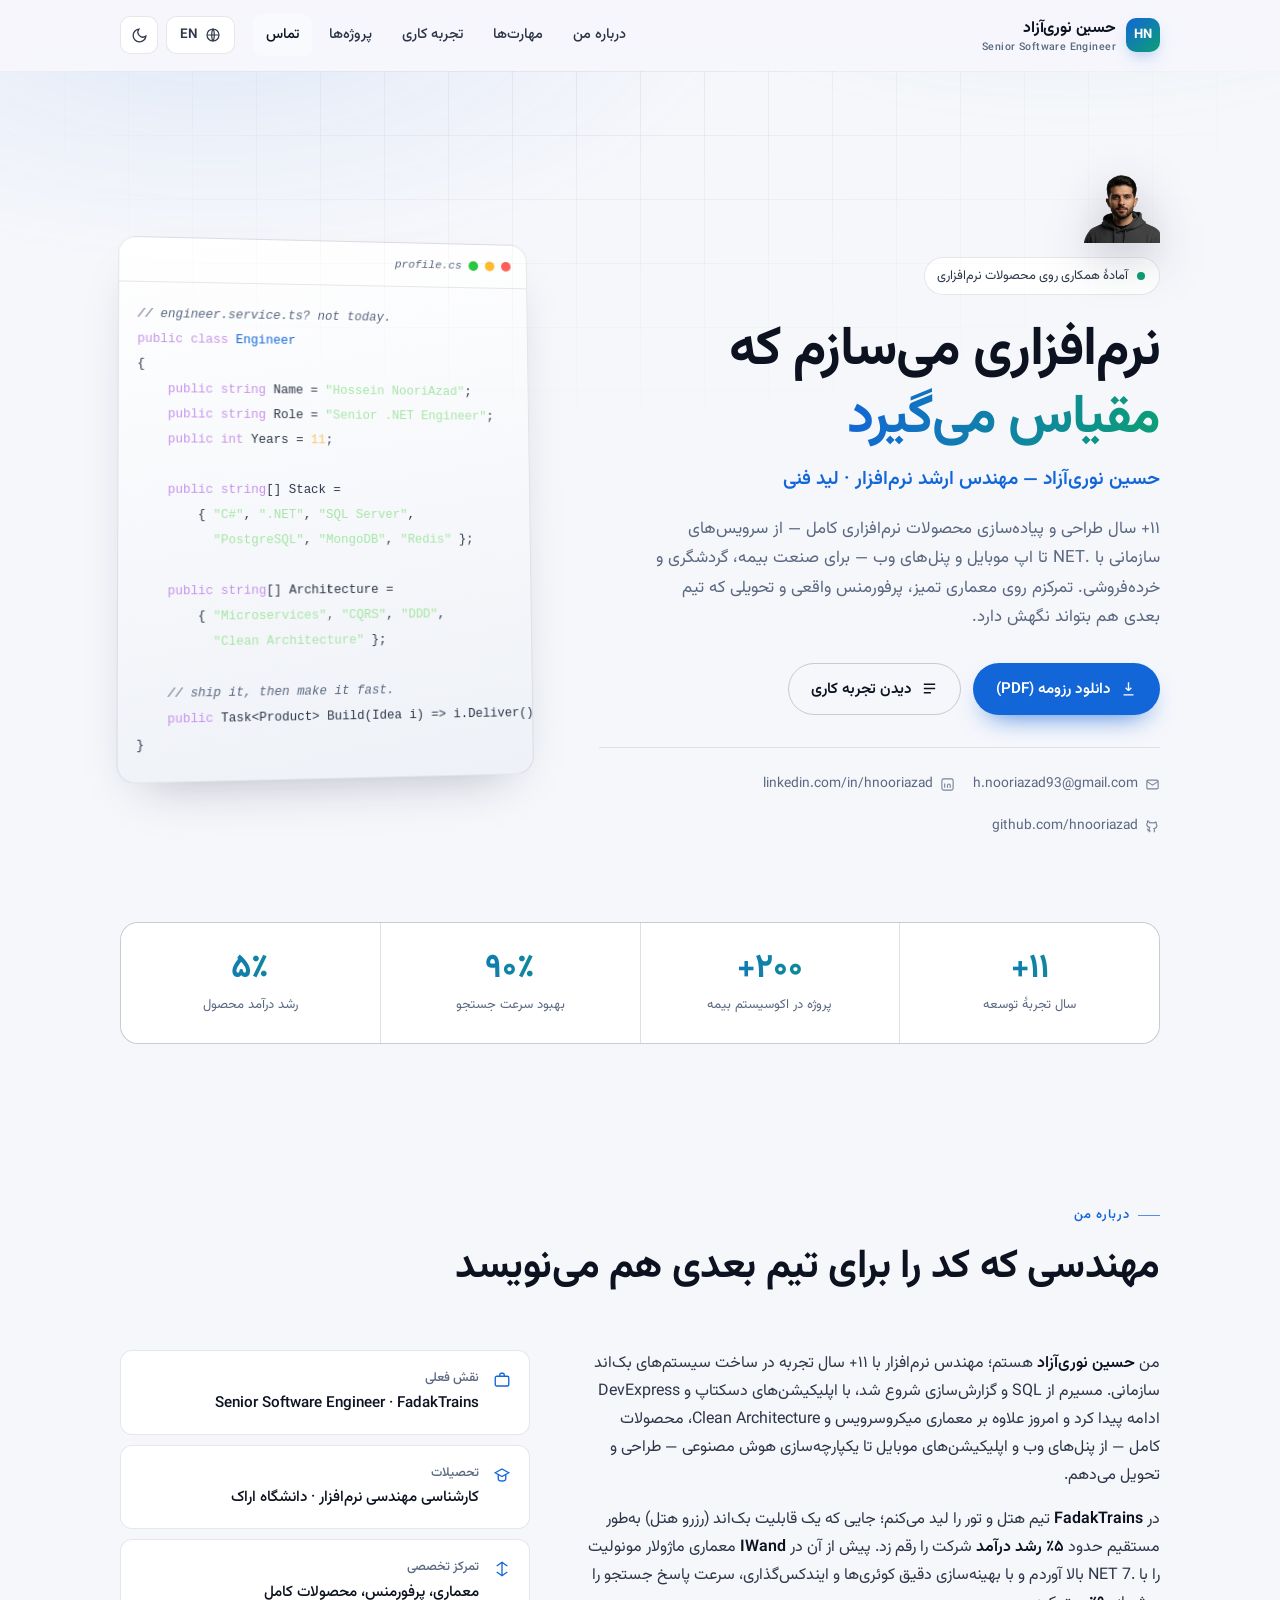
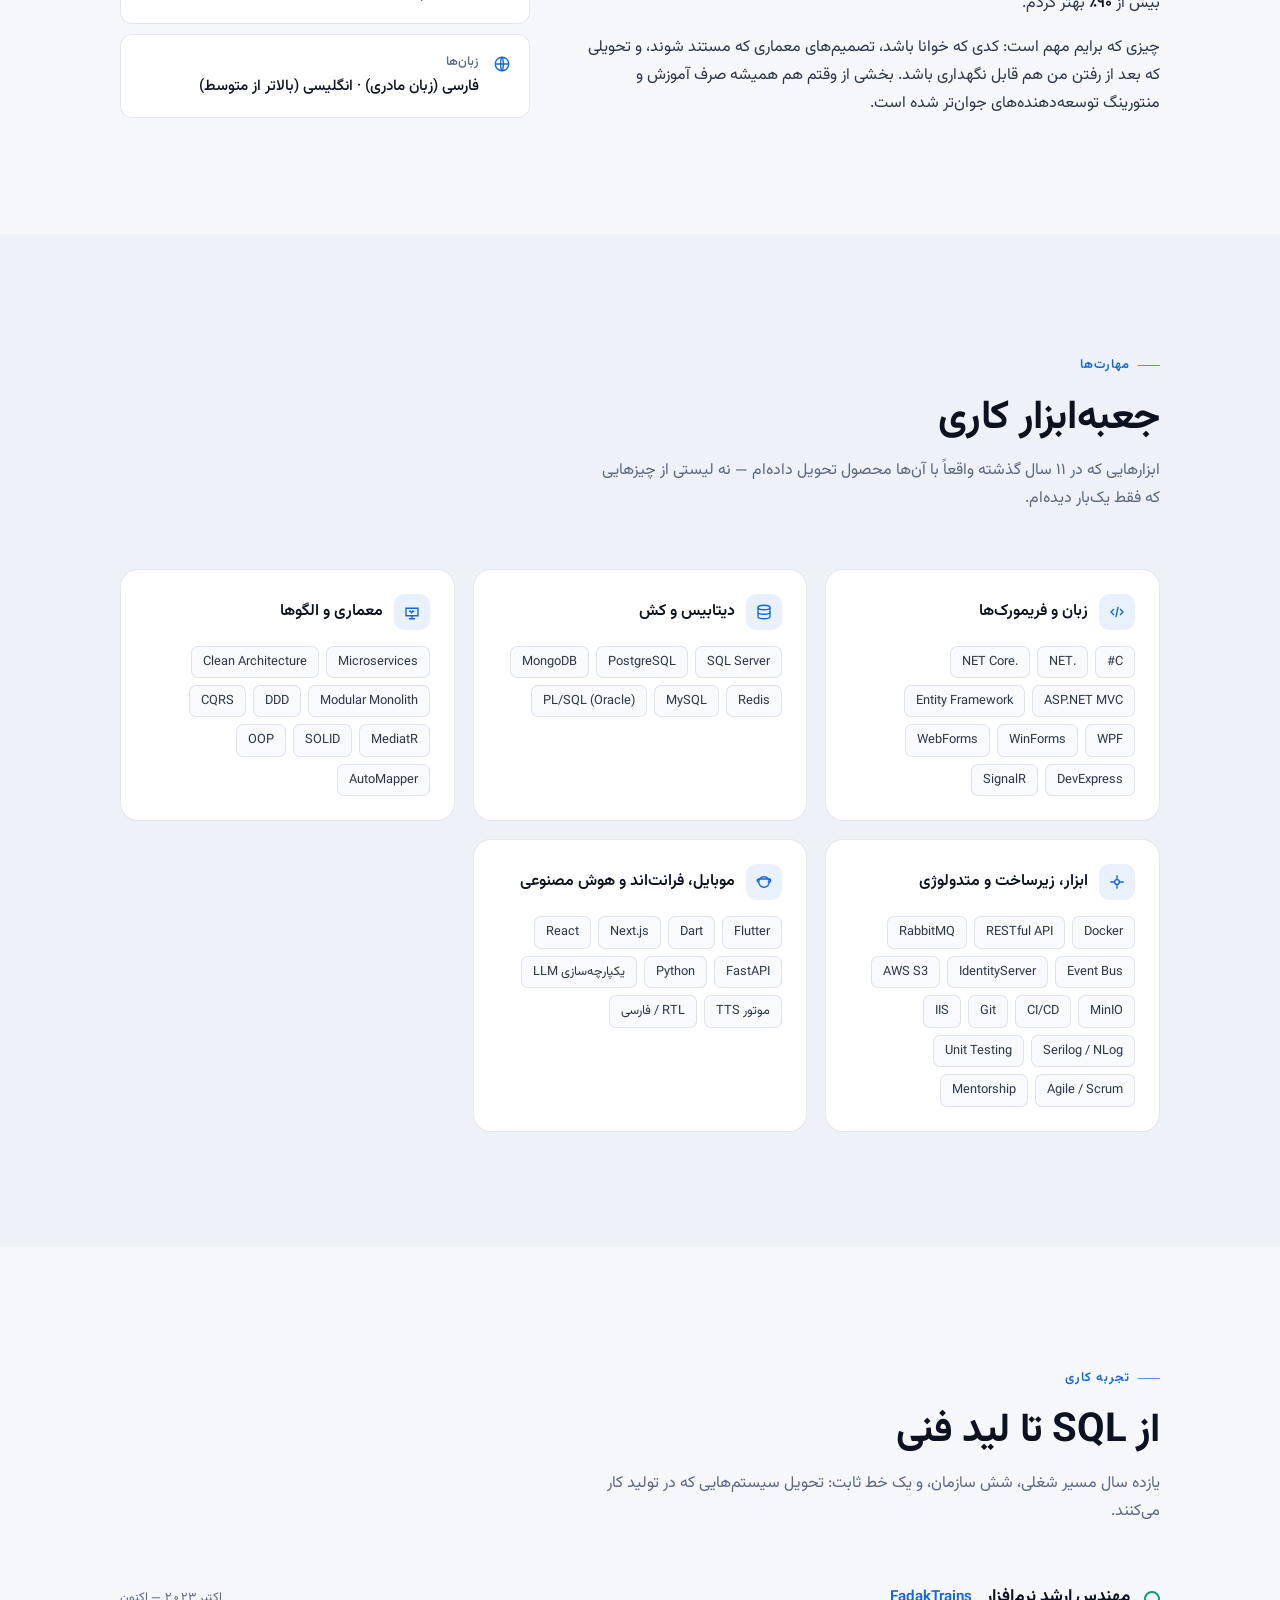
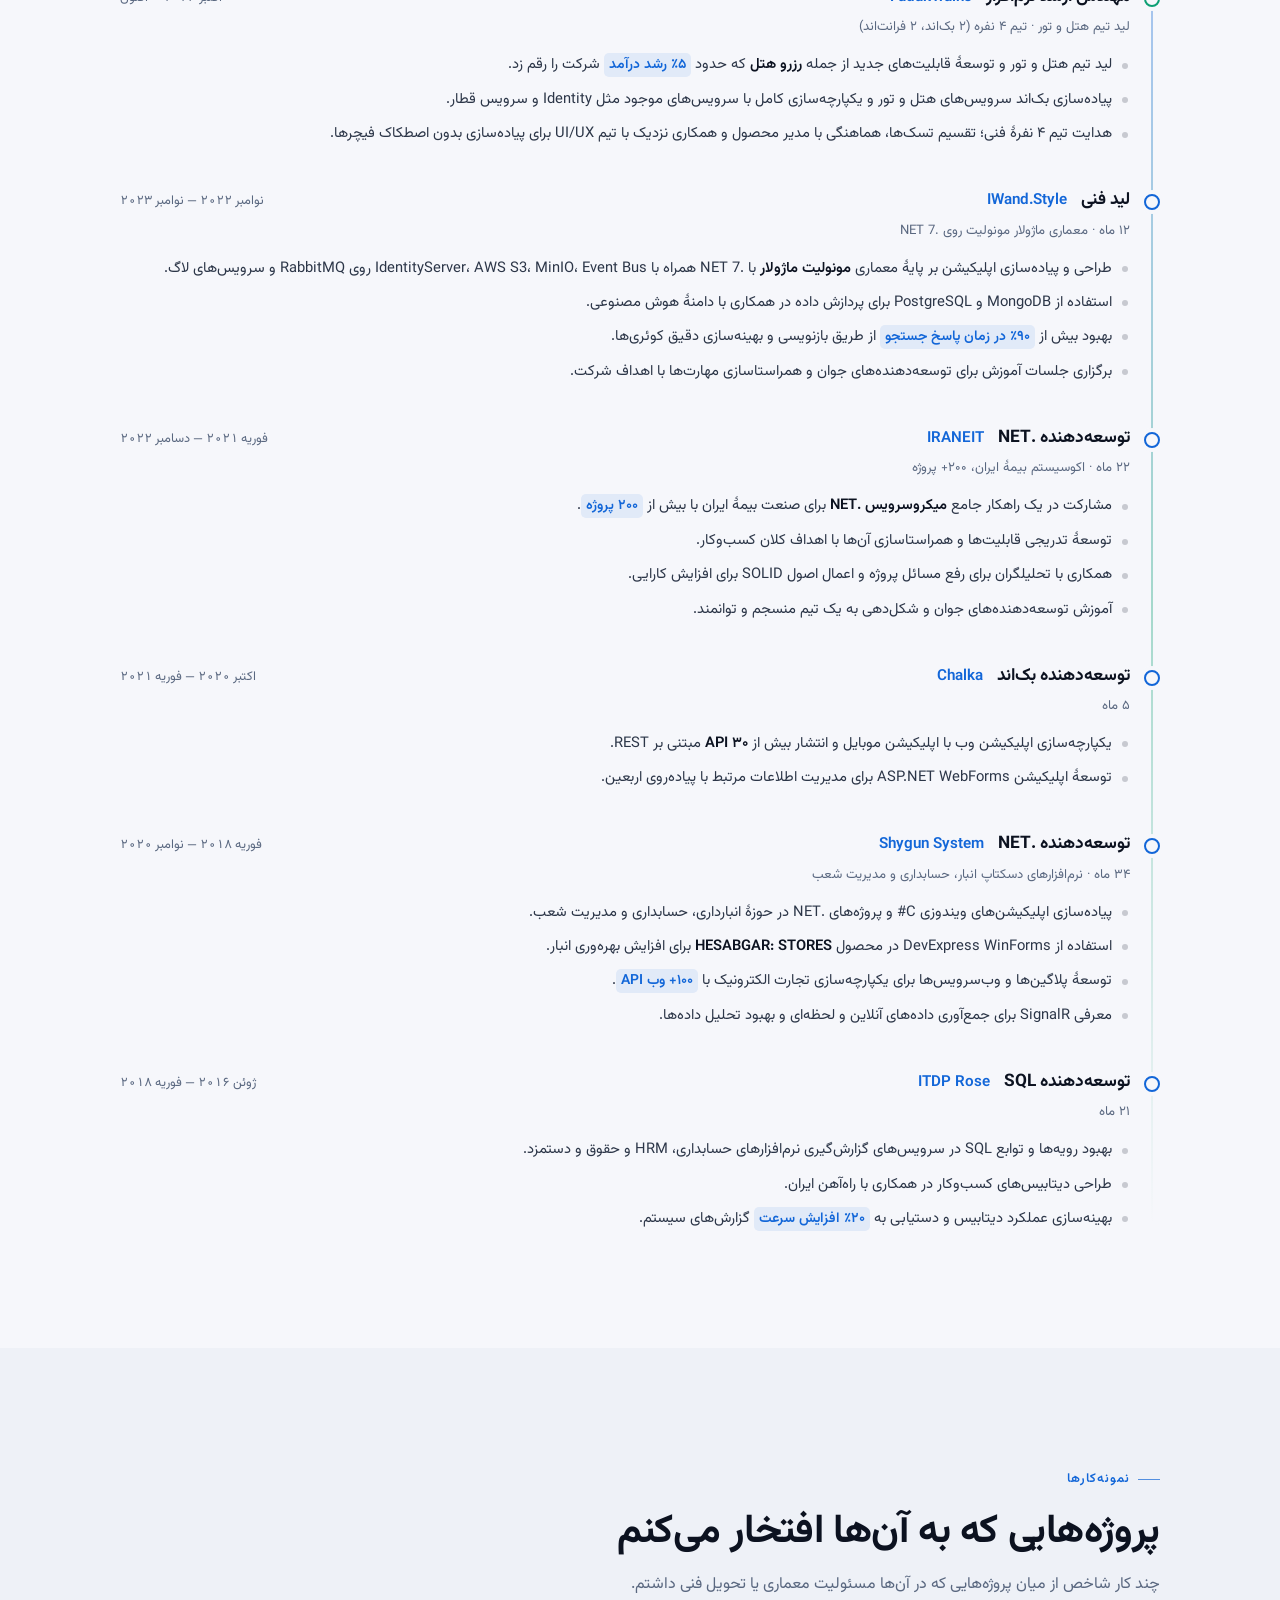
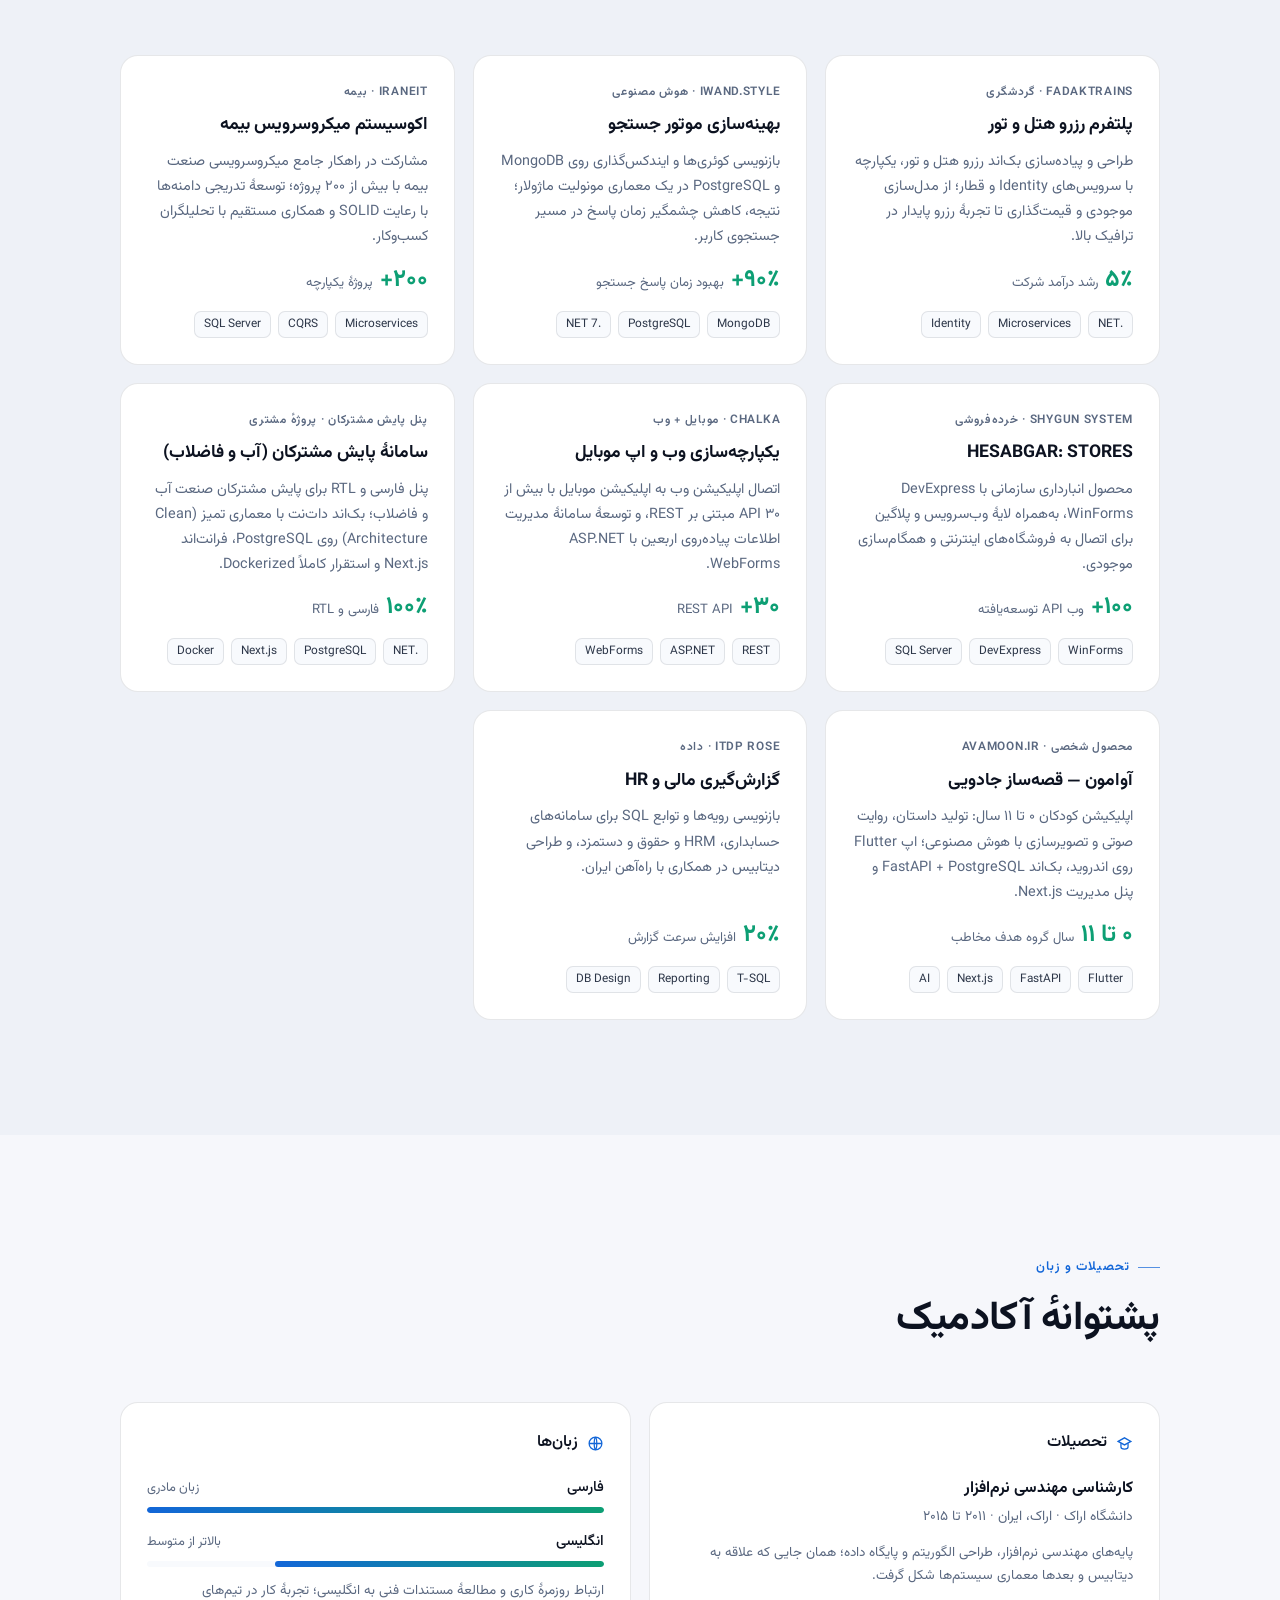
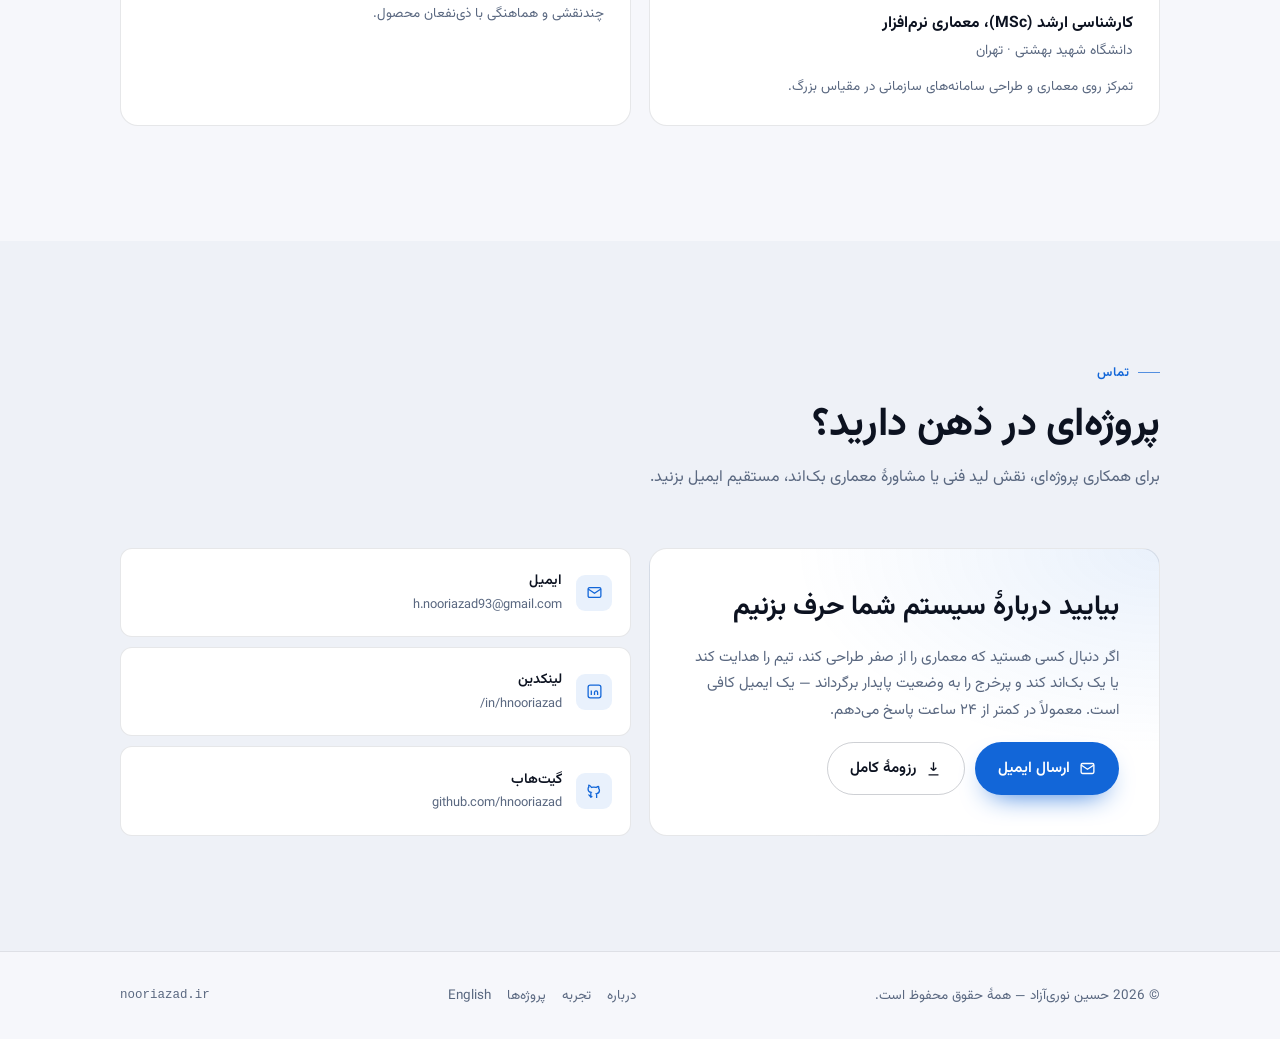
==== commit 68c1b81b: "Software-engineer positioning, IRANEIT link, MSc SBU, SMP + Avamoon projects, new skills card, hero " ====
--- a/index.html
+++ b/index.html
@@ -3,7 +3,7 @@
 <head>
 <meta charset="UTF-8">
 <meta name="viewport" content="width=device-width, initial-scale=1">
-<title>حسین نوری‌آزاد | مهندس ارشد نرم‌افزار و لید فنی .NET</title>
+<title>حسین نوری‌آزاد | مهندس ارشد نرم‌افزار و لید فنی</title>
 <meta name="description" content="پورتفولیو حسین نوری‌آزاد — مهندس ارشد نرم‌افزار و لید فنی با ۱۱+ سال تجربه در طراحی و توسعه بک‌اند، میکروسرویس و معماری تمیز با C#/.NET، SQL Server، PostgreSQL، MongoDB و Redis.">
 <meta name="author" content="Hossein NooriAzad">
 <meta name="theme-color" content="#07090e">
@@ -12,13 +12,14 @@
 <link rel="alternate" hreflang="en" href="https://nooriazad.ir/en/">
 <link rel="alternate" hreflang="x-default" href="https://nooriazad.ir/">
 <link rel="icon" href="assets/img/favicon.svg" type="image/svg+xml">
+<link rel="apple-touch-icon" href="assets/img/apple-touch-icon.png">
 <link rel="apple-touch-icon" href="assets/img/favicon.svg">
 
 <meta property="og:type" content="profile">
 <meta property="og:locale" content="fa_IR">
 <meta property="og:site_name" content="nooriazad.ir">
 <meta property="og:title" content="حسین نوری‌آزاد | مهندس ارشد نرم‌افزار و لید فنی .NET">
-<meta property="og:description" content="۱۱+ سال تجربه در بک‌اند و میکروسرویس با .NET. معماری تمیز، پرفورمنس بالا، تحویل قابل‌اتکا.">
+<meta property="og:description" content="۱۱+ سال طراحی و ساخت محصولات نرم‌افزاری: از سرویس‌های سازمانی با .NET تا اپ موبایل و پنل‌های وب. معماری تمیز، پرفورمنس بالا، تحویل قابل‌اتکا.">
 <meta property="og:url" content="https://nooriazad.ir/">
 <meta property="og:image" content="https://nooriazad.ir/assets/img/og.png">
 <meta name="twitter:card" content="summary_large_image">
@@ -39,7 +40,7 @@
   "email": "mailto:h.nooriazad93@gmail.com",
   "sameAs": ["https://www.linkedin.com/in/hnooriazad", "https://github.com/hnooriazad"],
   "knowsAbout": ["C#", ".NET", "ASP.NET Core", "Microservices", "SQL Server", "PostgreSQL", "MongoDB", "Redis", "RabbitMQ", "Docker", "Clean Architecture", "CQRS", "DDD"],
-  "alumniOf": { "@type": "CollegeOrUniversity", "name": "Arak University" }
+  "alumniOf": [ { "@type": "CollegeOrUniversity", "name": "Shahid Beheshti University" }, { "@type": "CollegeOrUniversity", "name": "Arak University" } ]
 }
 </script>
 </head>
@@ -50,7 +51,7 @@
   <div class="container header__inner">
     <a class="brand" href="#top" aria-label="حسین نوری‌آزاد — صفحه اصلی">
       <span class="brand__mark">HN</span>
-      <span class="brand__text">حسین نوری‌آزاد<small>Senior .NET Engineer</small></span>
+      <span class="brand__text">حسین نوری‌آزاد<small>Senior Software Engineer</small></span>
     </a>
 
     <nav class="nav" aria-label="ناوبری اصلی">
@@ -96,11 +97,12 @@
 <section class="hero">
   <div class="container hero__grid">
     <div>
-      <span class="badge-live"><span class="dot-live"></span> آمادهٔ همکاری روی پروژه‌های .NET</span>
-      <h1>بک‌اندی می‌سازم که<br><span class="grad">مقیاس می‌گیرد</span></h1>
-      <p class="hero__role">حسین نوری‌آزاد — مهندس ارشد نرم‌افزار / لید فنی .NET</p>
+      <img class="heroPhoto" src="assets/img/profile.png" width="76" height="68" alt="حسین نوری‌آزاد" decoding="async">
+      <span class="badge-live"><span class="dot-live"></span> آمادهٔ همکاری روی محصولات نرم‌افزاری</span>
+      <h1>نرم‌افزاری می‌سازم که<br><span class="grad">مقیاس می‌گیرد</span></h1>
+      <p class="hero__role">حسین نوری‌آزاد — مهندس ارشد نرم‌افزار · لید فنی</p>
       <p class="hero__lead">
-        ۱۱+ سال طراحی و پیاده‌سازی سیستم‌های بک‌اند و میکروسرویس با C#/.NET برای صنعت بیمه،
+        ۱۱+ سال طراحی و پیاده‌سازی محصولات نرم‌افزاری کامل — از سرویس‌های سازمانی با .NET تا اپ موبایل و پنل‌های وب — برای صنعت بیمه،
         گردشگری و خرده‌فروشی. تمرکزم روی معماری تمیز، پرفورمنس واقعی و تحویلی که تیم بعدی هم
         بتواند نگهش دارد.
       </p>
@@ -177,8 +179,8 @@
         <p>
           من <strong>حسین نوری‌آزاد</strong> هستم؛ مهندس نرم‌افزار با ۱۱+ سال تجربه در ساخت
           سیستم‌های بک‌اند سازمانی. مسیرم از SQL و گزارش‌سازی شروع شد، با اپلیکیشن‌های دسکتاپ
-          و DevExpress ادامه پیدا کرد و امروز روی معماری میکروسرویس، Clean Architecture و
-          سیستم‌های پرترافیک متمرکز است.
+          و DevExpress ادامه پیدا کرد و امروز علاوه بر معماری میکروسرویس و Clean Architecture، محصولات کامل —
+          از پنل‌های وب و اپلیکیشن‌های موبایل تا یکپارچه‌سازی هوش مصنوعی — طراحی و تحویل می‌دهم.
         </p>
         <p>
           در <strong>FadakTrains</strong> تیم هتل و تور را لید می‌کنم؛ جایی که یک قابلیت بک‌اند
@@ -204,7 +206,7 @@
         </div>
         <div class="fact">
           <svg viewBox="0 0 24 24" fill="none" stroke="currentColor" stroke-width="1.8"><path d="M12 3v18M5 8l7-5 7 5M5 16l7 5 7-5"/></svg>
-          <div><b>تمرکز تخصصی</b><span>بک‌اند، میکروسرویس، پرفورمنس</span></div>
+          <div><b>تمرکز تخصصی</b><span>معماری، پرفورمنس، محصولات کامل</span></div>
         </div>
         <div class="fact">
           <svg viewBox="0 0 24 24" fill="none" stroke="currentColor" stroke-width="1.8"><circle cx="12" cy="12" r="9"/><path d="M3 12h18M12 3c2.4 2.6 2.4 15.4 0 18M12 3c-2.4 2.6-2.4 15.4 0 18"/></svg>
@@ -269,10 +271,24 @@
         </div>
         <div class="pills">
           <span class="pill">Docker</span><span class="pill">RESTful API</span><span class="pill">RabbitMQ</span>
-          <span class="pill">gRPC / Event Bus</span><span class="pill">IdentityServer</span>
+          <span class="pill">Event Bus</span><span class="pill">IdentityServer</span>
           <span class="pill">AWS S3</span><span class="pill">MinIO</span><span class="pill">CI/CD</span>
           <span class="pill">Git</span><span class="pill">IIS</span><span class="pill">Serilog / NLog</span>
           <span class="pill">Unit Testing</span><span class="pill">Agile / Scrum</span><span class="pill">Mentorship</span>
+        </div>
+      </article>
+
+      <article class="skillcard reveal">
+        <div class="skillcard__head">
+          <span class="skillcard__icon"><svg viewBox="0 0 24 24" fill="none" stroke="currentColor" stroke-width="1.8"><path d="M12 19a7 7 0 0 1-7-7 7 7 0 0 1 7-7 7 7 0 0 1 7 7 7 7 0 0 1-7 7Zm-7-7H5a2 2 0 0 1-2-2 2 2 0 0 1 2-2h14a2 2 0 0 1 2 2 2 2 0 0 1-2 2h-2"/></svg></span>
+          <h3>موبایل، فرانت‌اند و هوش مصنوعی</h3>
+        </div>
+        <div class="pills">
+          <span class="pill">Flutter</span><span class="pill">Dart</span>
+          <span class="pill">Next.js</span><span class="pill">React</span>
+          <span class="pill">FastAPI</span><span class="pill">Python</span>
+          <span class="pill">یکپارچه‌سازی LLM</span><span class="pill">موتور TTS</span>
+          <span class="pill">RTL / فارسی</span>
         </div>
       </article>
     </div>
@@ -321,7 +337,7 @@
       <article class="job reveal">
         <div class="job__top">
           <h3 class="job__role">توسعه‌دهنده .NET</h3>
-          <span class="job__company">IRANEIT</span>
+          <a class="job__company" href="https://www.iraneit.com/" target="_blank" rel="noopener">IRANEIT</a>
           <span class="job__when">فوریه ۲۰۲۱ — دسامبر ۲۰۲۲</span>
         </div>
         <div class="job__where">۲۲ ماه · اکوسیستم بیمهٔ ایران، ۲۰۰+ پروژه</div>
@@ -429,6 +445,22 @@
       </article>
 
       <article class="project reveal">
+        <div class="project__kicker">پنل پایش مشترکان · پروژهٔ مشتری</div>
+        <h3>سامانهٔ پایش مشترکان (آب و فاضلاب)</h3>
+        <p>پنل فارسی و RTL برای پایش مشترکان صنعت آب و فاضلاب؛ بک‌اند دات‌نت با معماری تمیز (Clean Architecture) روی PostgreSQL، فرانت‌اند Next.js و استقرار کاملاً Dockerized.</p>
+        <div class="project__metric"><b>۱۰۰٪</b><span>فارسی و RTL</span></div>
+        <div class="pills"><span class="pill">.NET</span><span class="pill">PostgreSQL</span><span class="pill">Next.js</span><span class="pill">Docker</span></div>
+      </article>
+
+      <article class="project reveal">
+        <div class="project__kicker">محصول شخصی · avamoon.ir</div>
+        <h3>آوامون — قصه‌ساز جادویی</h3>
+        <p>اپلیکیشن کودکان ۰ تا ۱۱ سال: تولید داستان، روایت صوتی و تصویرسازی با هوش مصنوعی؛ اپ Flutter روی اندروید، بک‌اند FastAPI + PostgreSQL و پنل مدیریت Next.js.</p>
+        <div class="project__metric"><b>۰ تا ۱۱</b><span>سال گروه هدف مخاطب</span></div>
+        <div class="pills"><span class="pill">Flutter</span><span class="pill">FastAPI</span><span class="pill">Next.js</span><span class="pill">AI</span></div>
+      </article>
+
+      <article class="project reveal">
         <div class="project__kicker">ITDP Rose · داده</div>
         <h3>گزارش‌گیری مالی و HR</h3>
         <p>بازنویسی رویه‌ها و توابع SQL برای سامانه‌های حسابداری، HRM و حقوق و دستمزد، و طراحی دیتابیس در همکاری با راه‌آهن ایران.</p>
@@ -453,6 +485,9 @@
         <div class="edu__title">کارشناسی مهندسی نرم‌افزار</div>
         <div class="edu__meta">دانشگاه اراک · اراک، ایران · ۲۰۱۱ تا ۲۰۱۵</div>
         <p class="edu__note">پایه‌های مهندسی نرم‌افزار، طراحی الگوریتم و پایگاه داده؛ همان جایی که علاقه به دیتابیس و بعدها معماری سیستم‌ها شکل گرفت.</p>
+        <div class="edu__title" style="margin-top:22px">کارشناسی ارشد (MSc)، معماری نرم‌افزار</div>
+        <div class="edu__meta">دانشگاه شهید بهشتی · تهران</div>
+        <p class="edu__note">تمرکز روی معماری و طراحی سامانه‌های سازمانی در مقیاس بزرگ.</p>
       </div>
 
       <div class="panel reveal">
--- a/assets/css/style.css
+++ b/assets/css/style.css
@@ -476,6 +476,15 @@
 .codecard .c { color: var(--muted); font-style: italic; }
 .codecard .n { color: #f8c96a; }
 
+/* ---------- Hero photo ---------- */
+.heroPhoto {
+  height: 68px;
+  width: auto;
+  margin-bottom: 14px;
+  filter: drop-shadow(0 14px 30px rgba(7, 9, 14, .55));
+}
+html[data-theme='light'] .heroPhoto { filter: drop-shadow(0 14px 24px rgba(16, 28, 51, .25)); }
+
 /* ---------- Stats ---------- */
 .stats {
   display: grid;
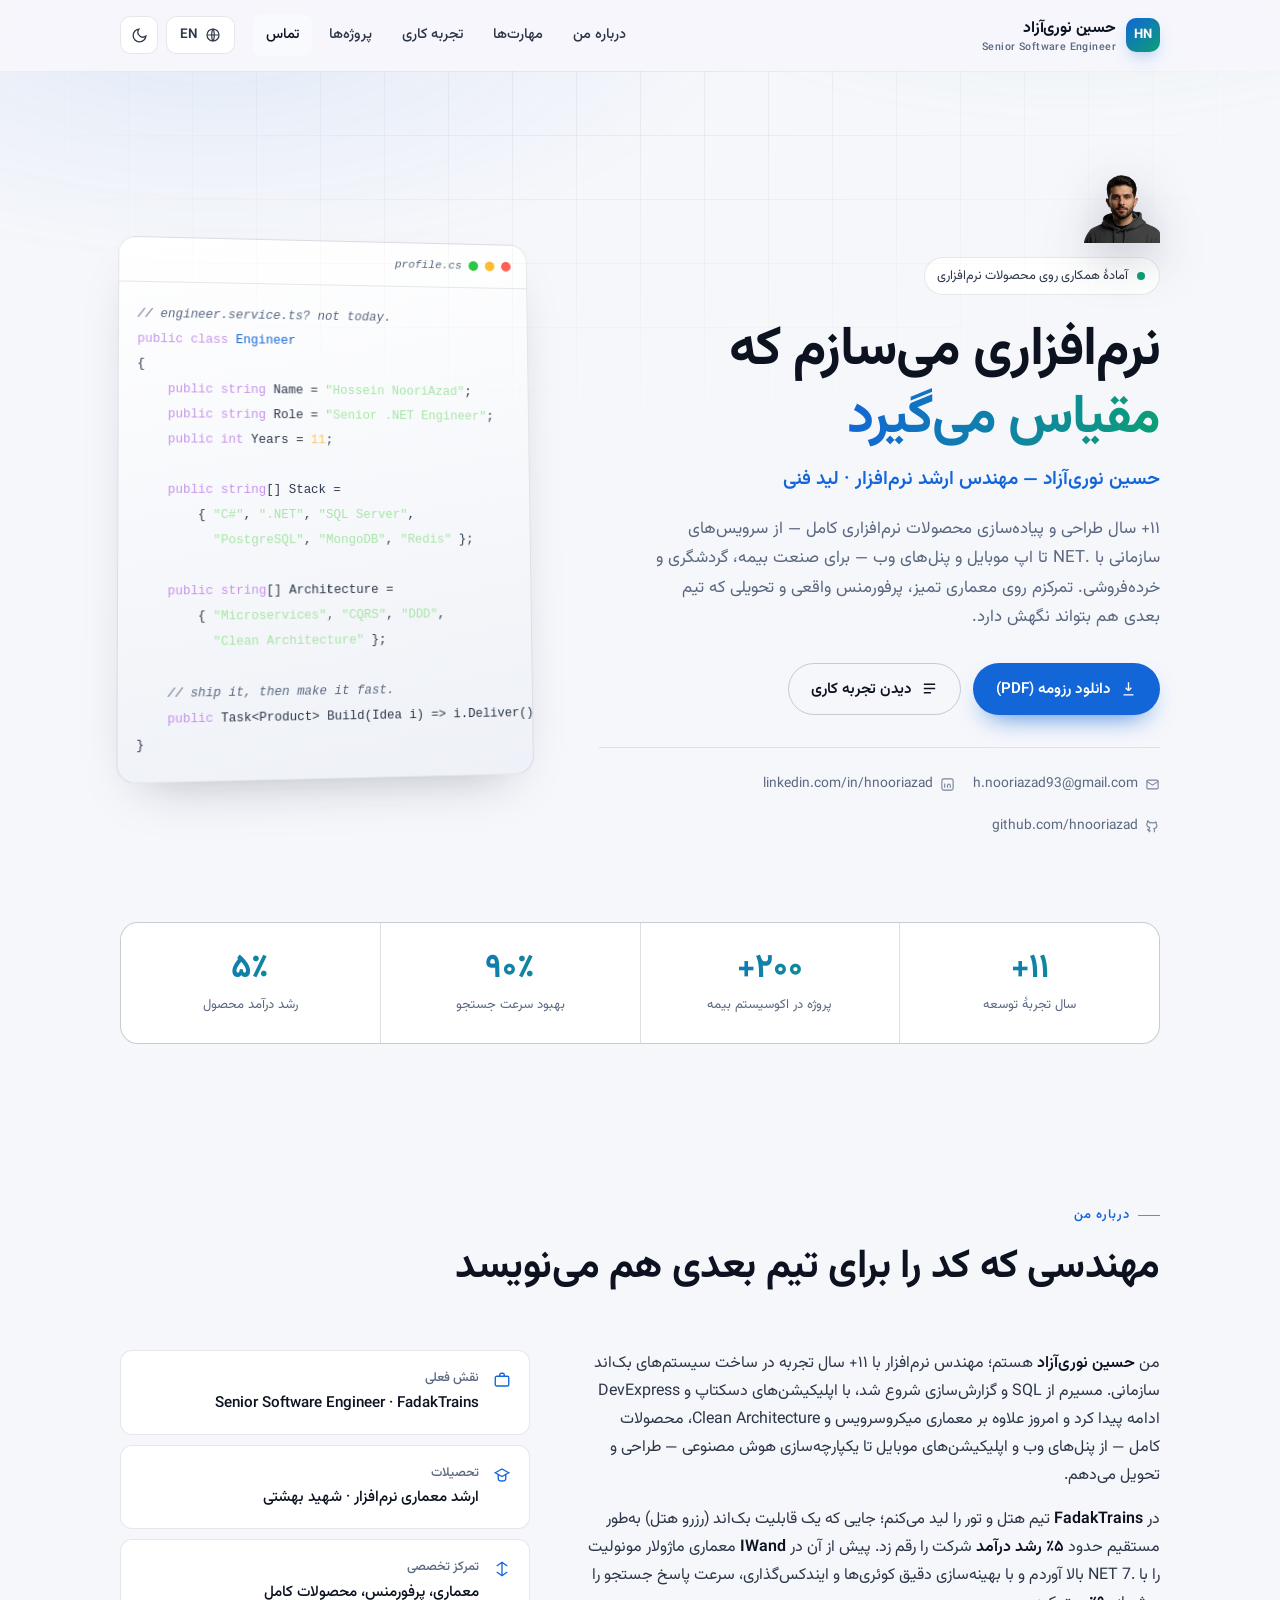
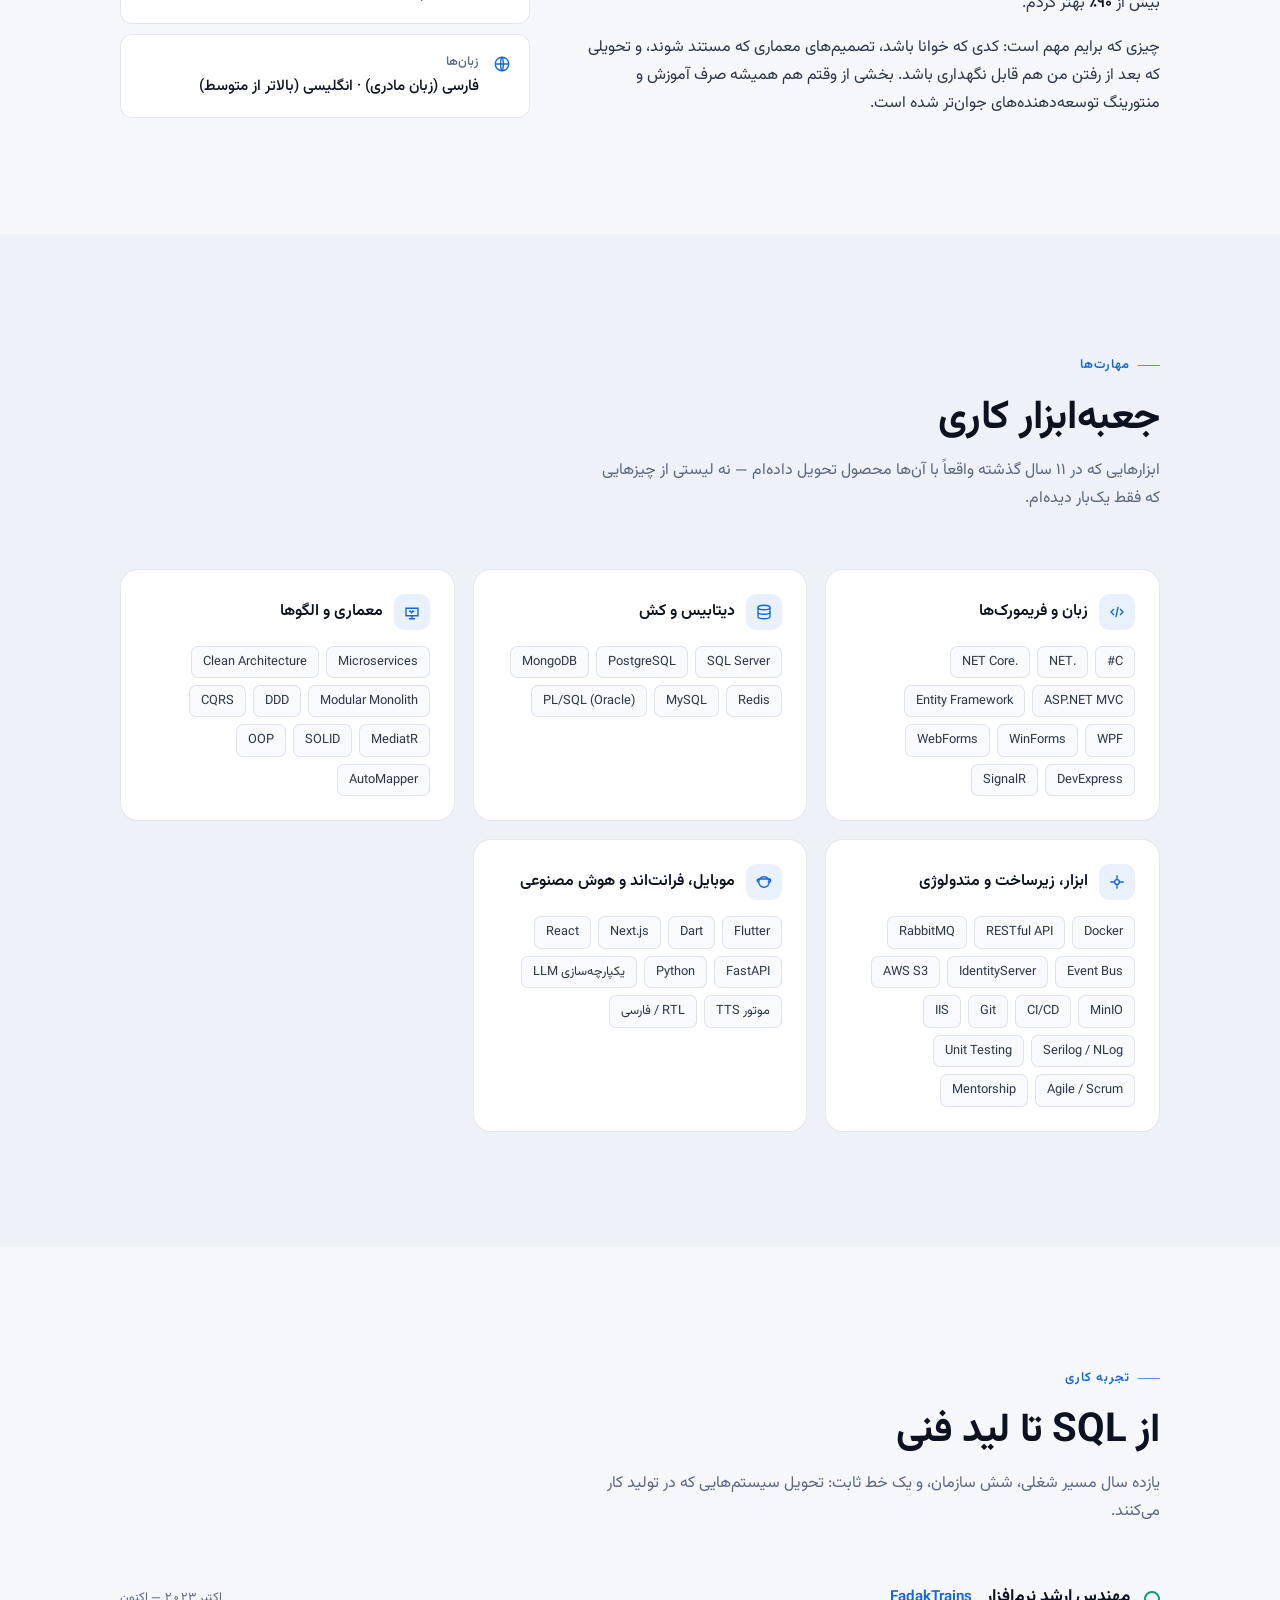
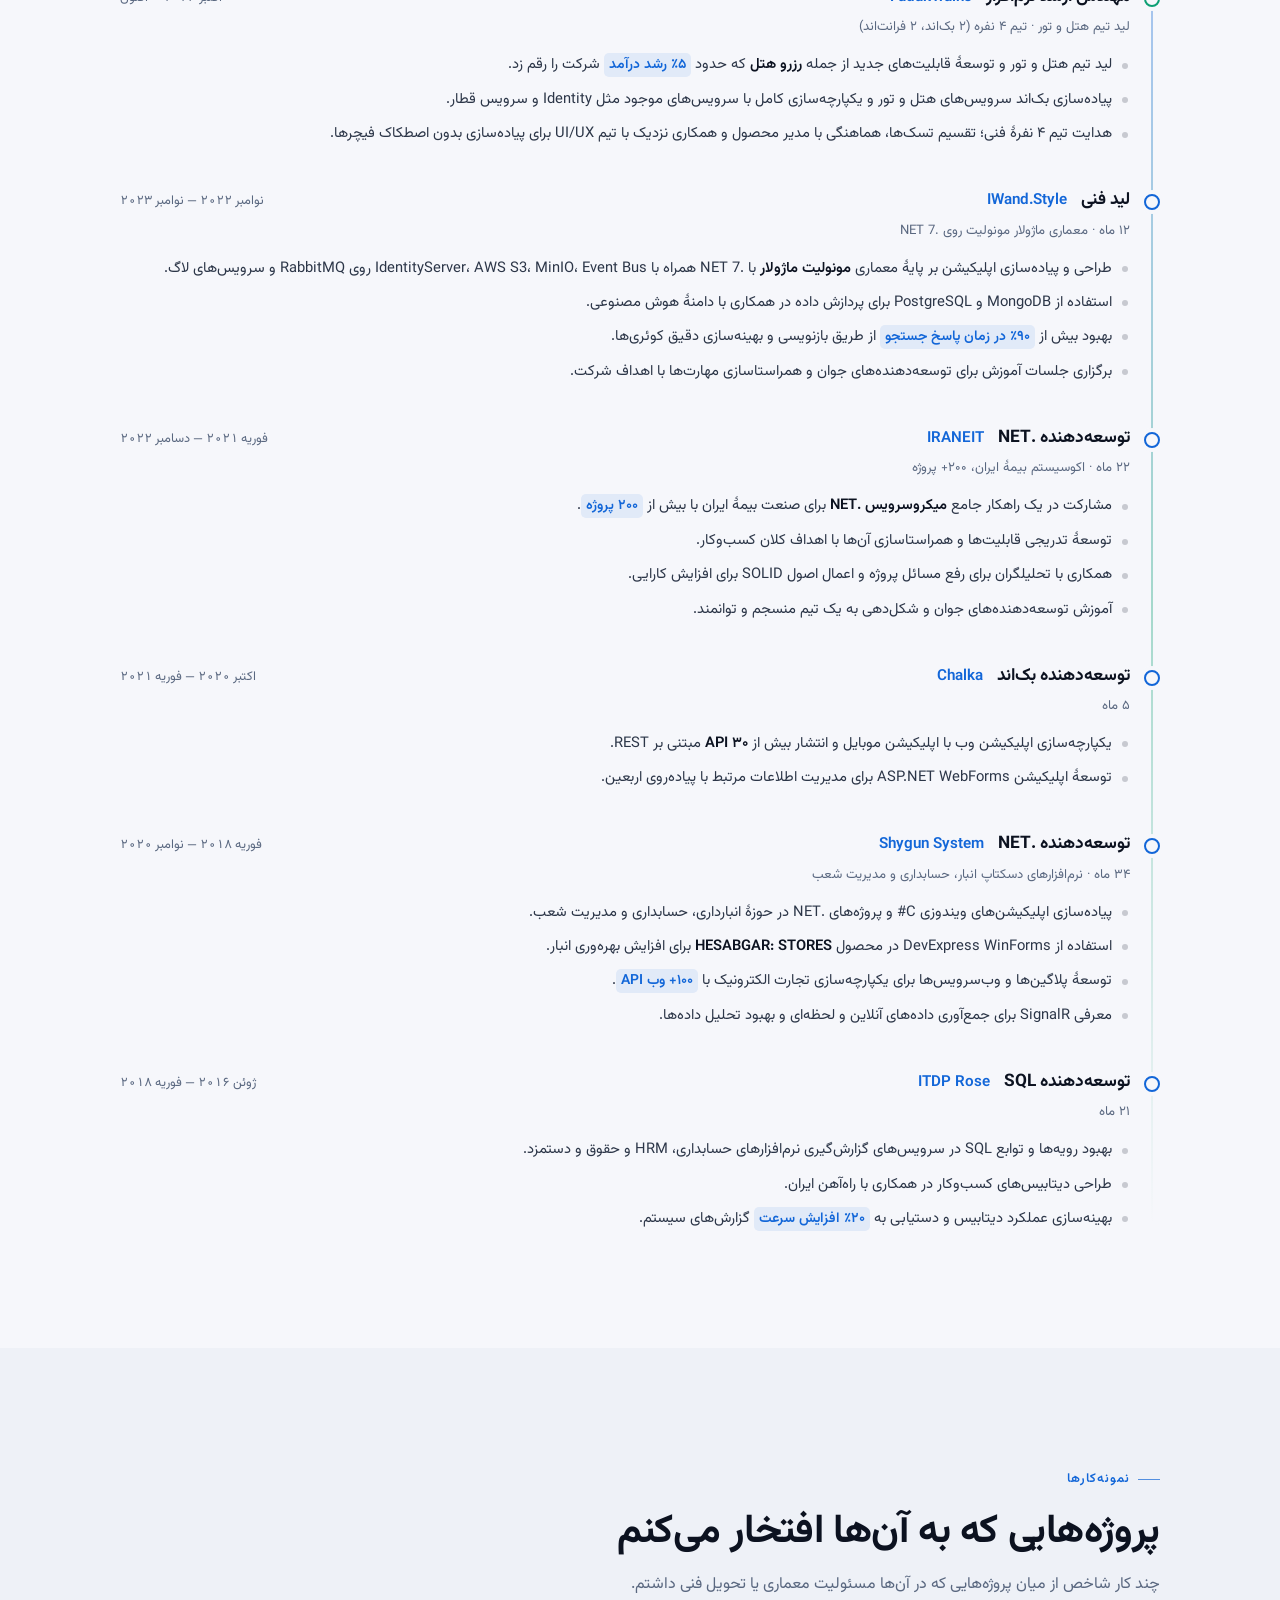
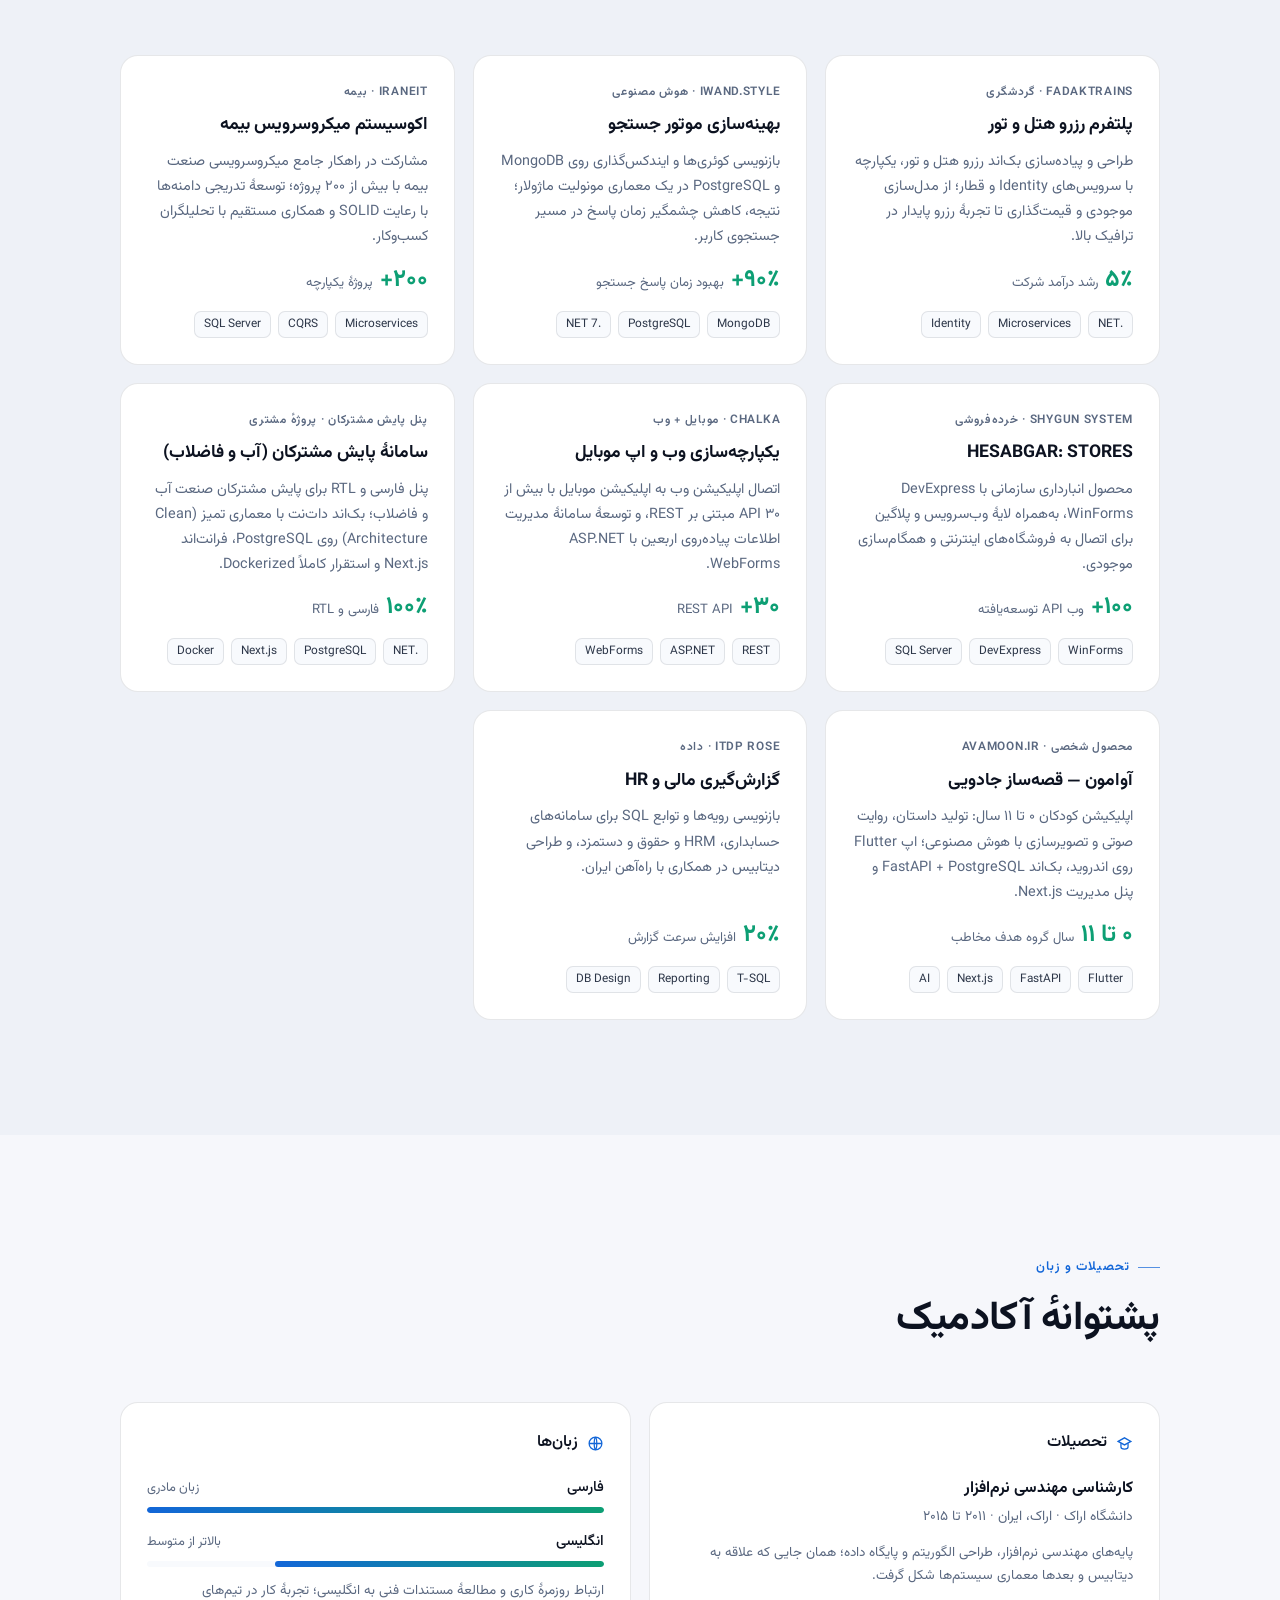
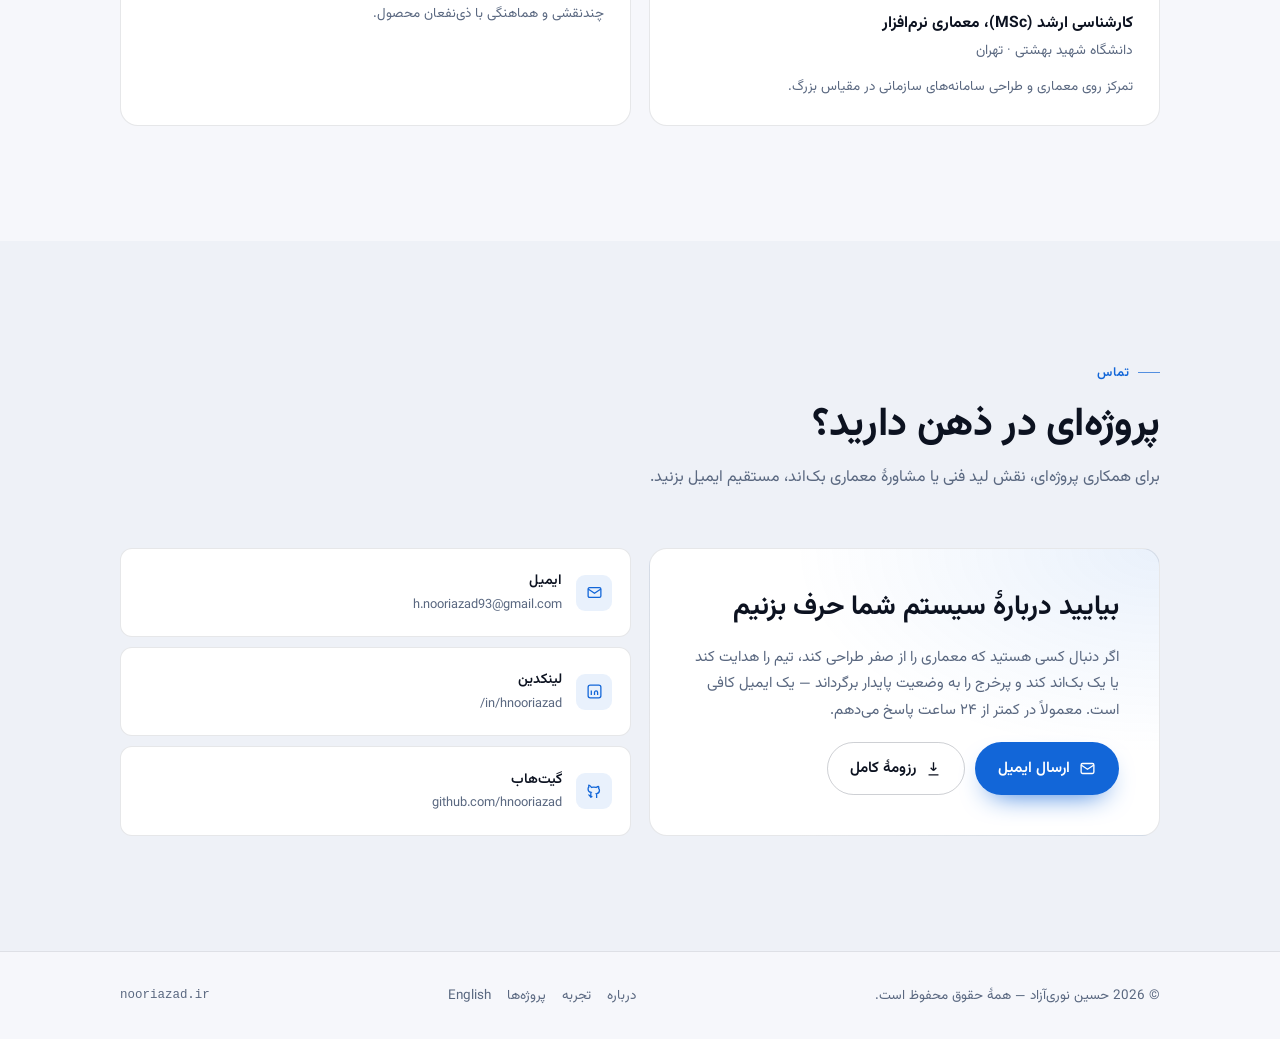
==== commit 933afcc4: "About fact card: show MSc Software Architecture (SBU) as education highlight" ====
--- a/index.html
+++ b/index.html
@@ -202,7 +202,7 @@
         </div>
         <div class="fact">
           <svg viewBox="0 0 24 24" fill="none" stroke="currentColor" stroke-width="1.8"><path d="M3 9l9-5 9 5-9 5-9-5Z"/><path d="M7 11.5V17c0 1.5 2.2 3 5 3s5-1.5 5-3v-5.5"/></svg>
-          <div><b>تحصیلات</b><span>کارشناسی مهندسی نرم‌افزار · دانشگاه اراک</span></div>
+          <div><b>تحصیلات</b><span>ارشد معماری نرم‌افزار · شهید بهشتی</span></div>
         </div>
         <div class="fact">
           <svg viewBox="0 0 24 24" fill="none" stroke="currentColor" stroke-width="1.8"><path d="M12 3v18M5 8l7-5 7 5M5 16l7 5 7-5"/></svg>
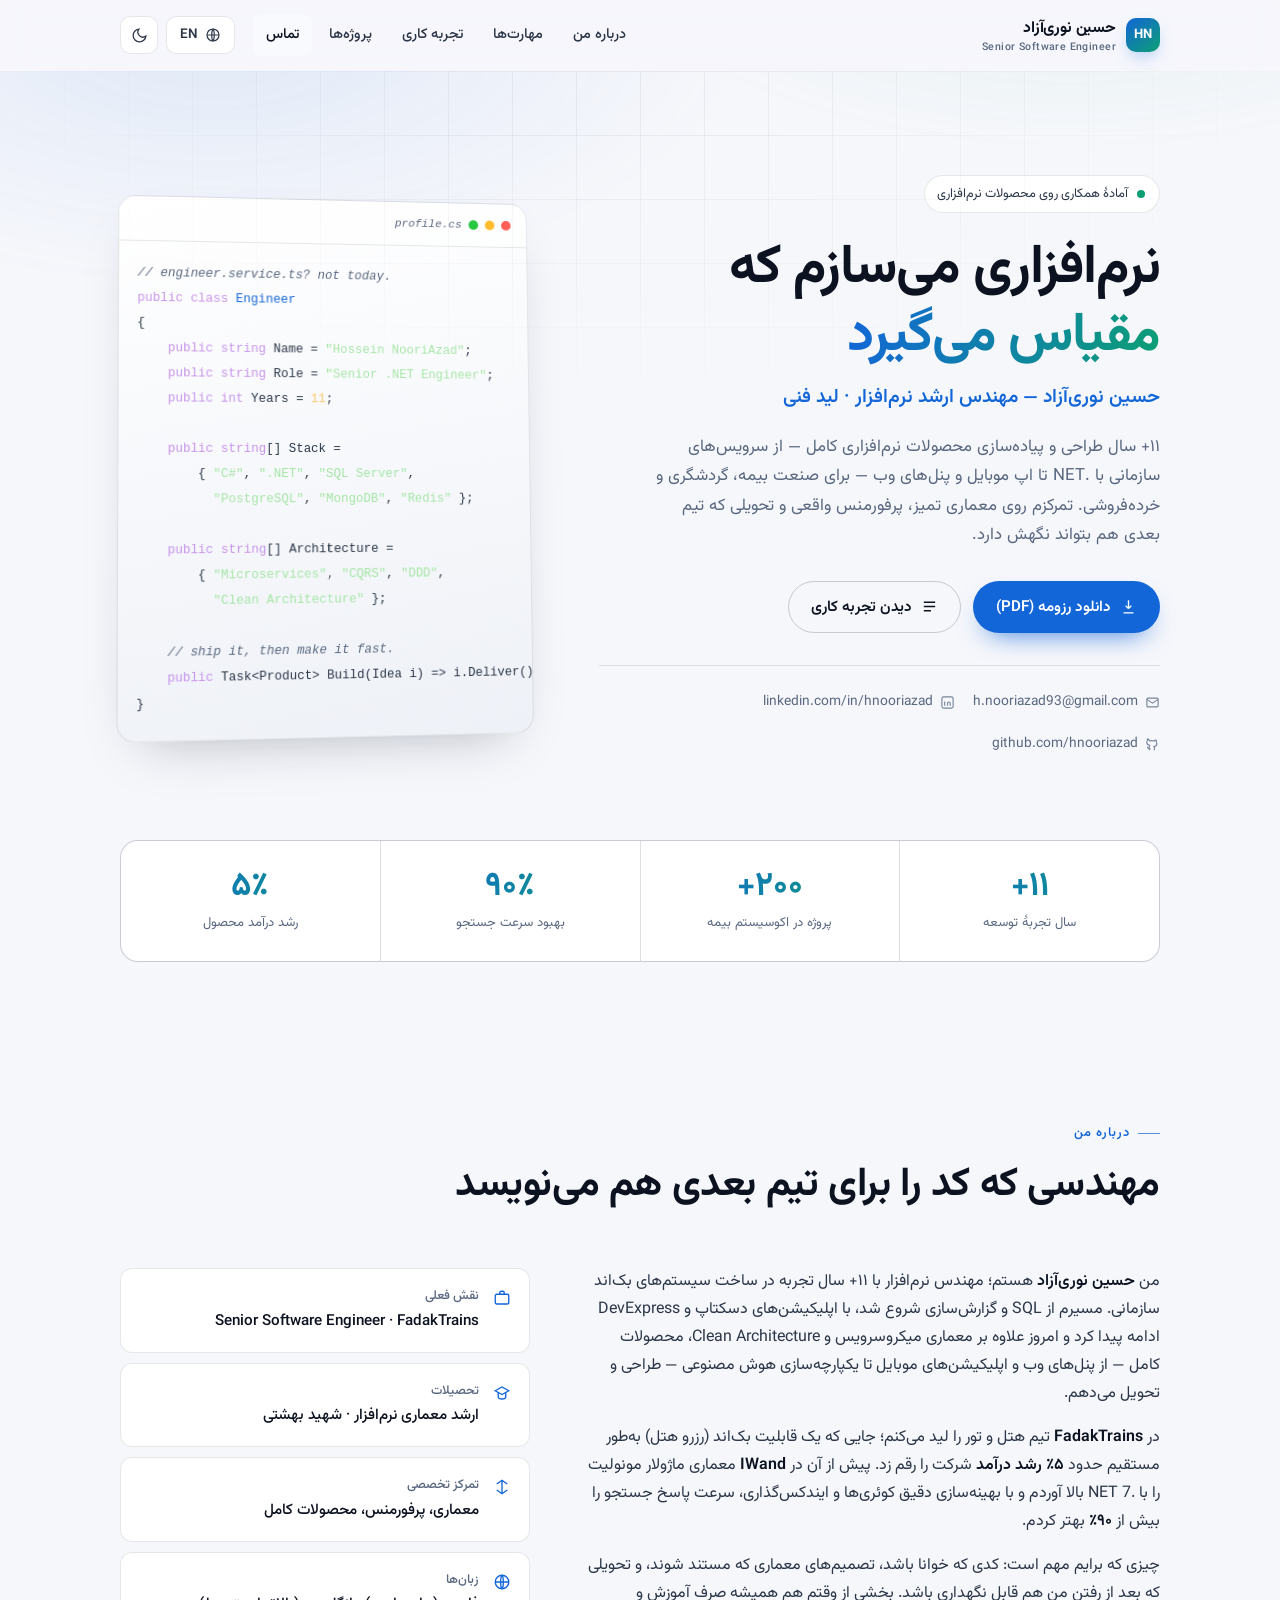
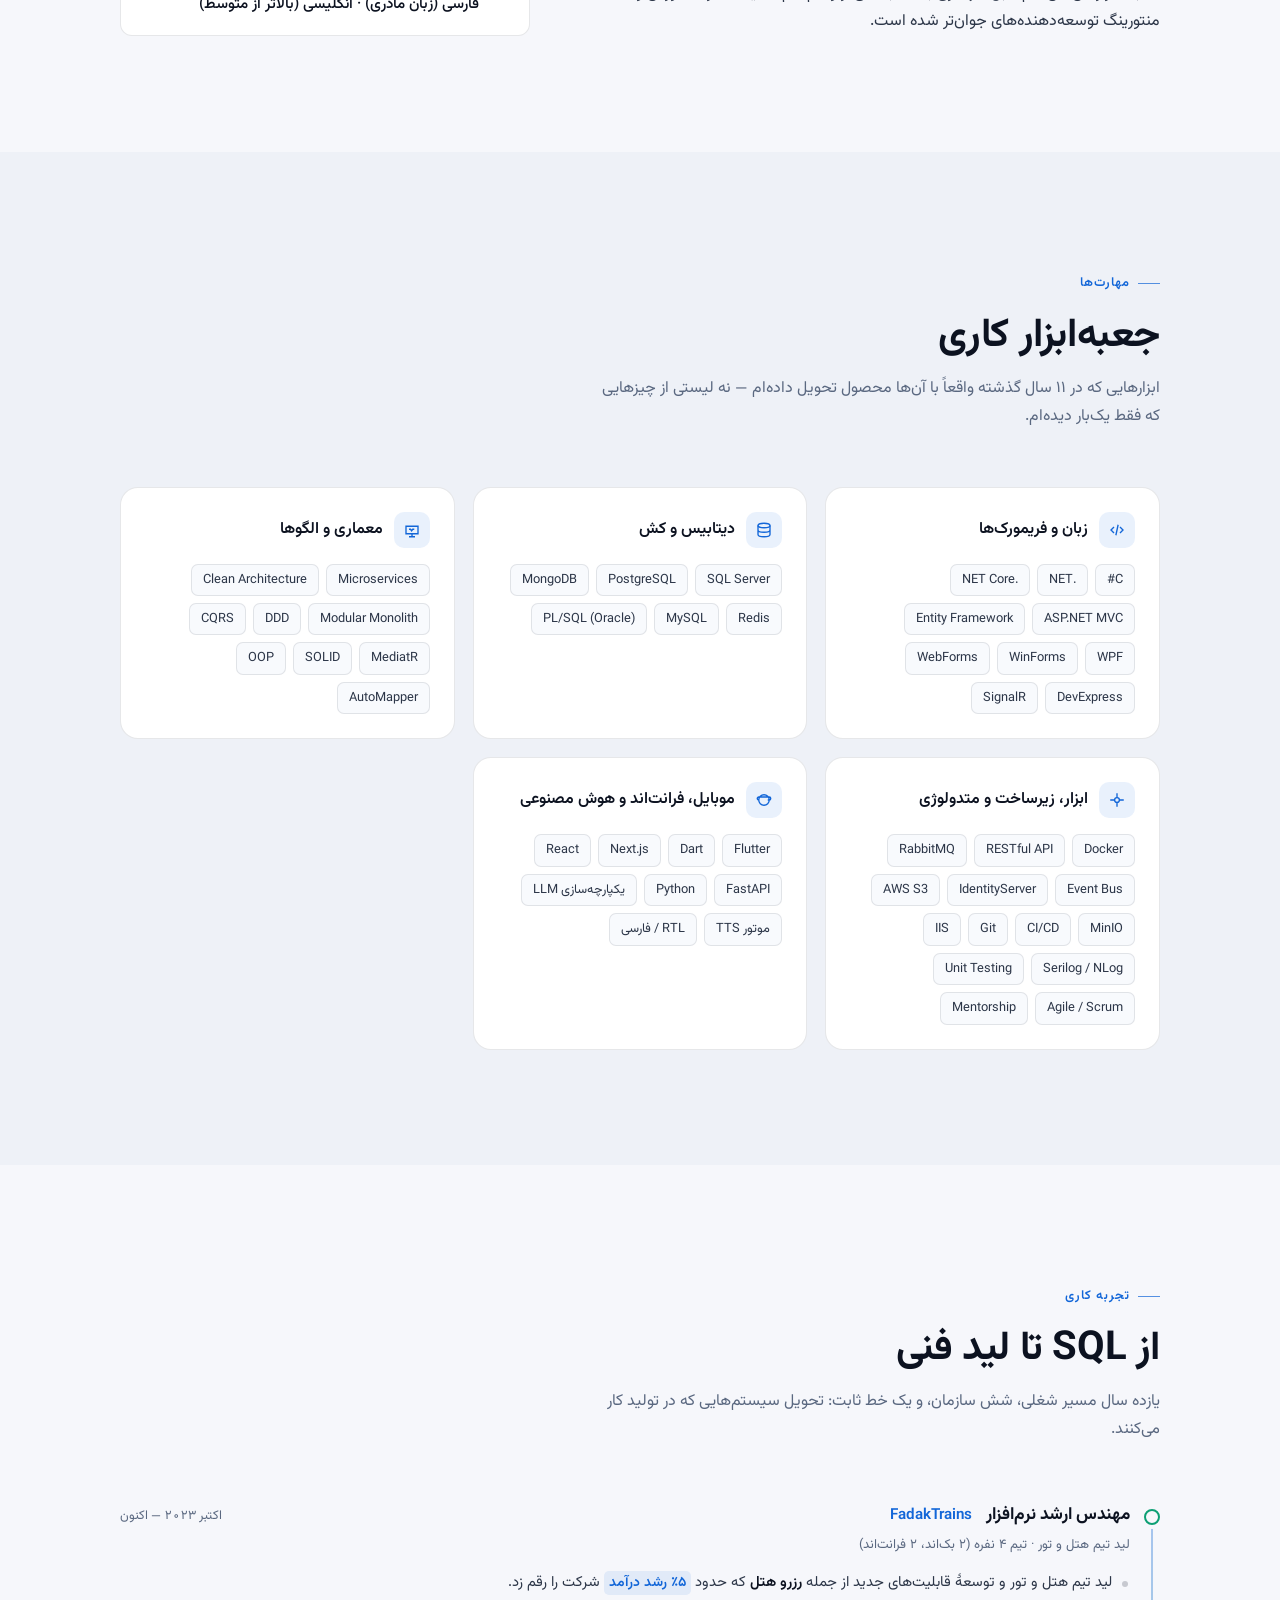
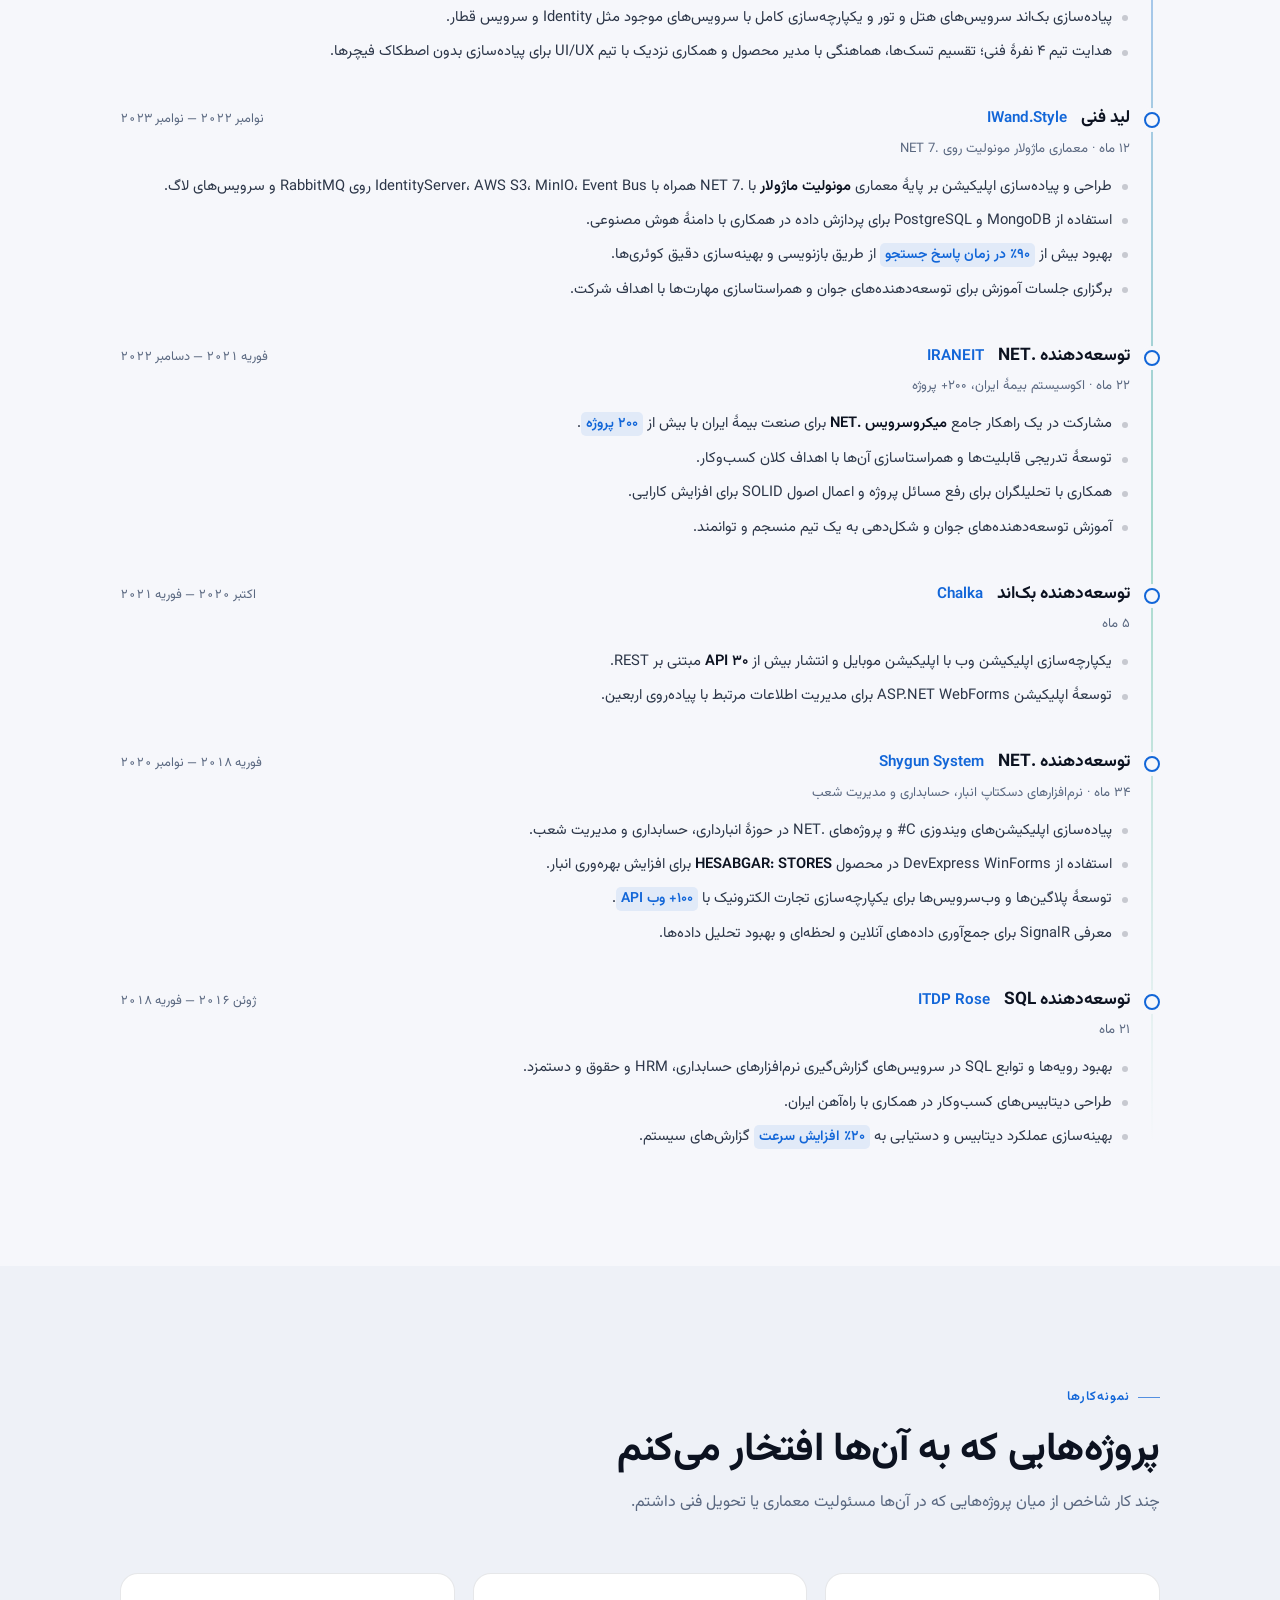
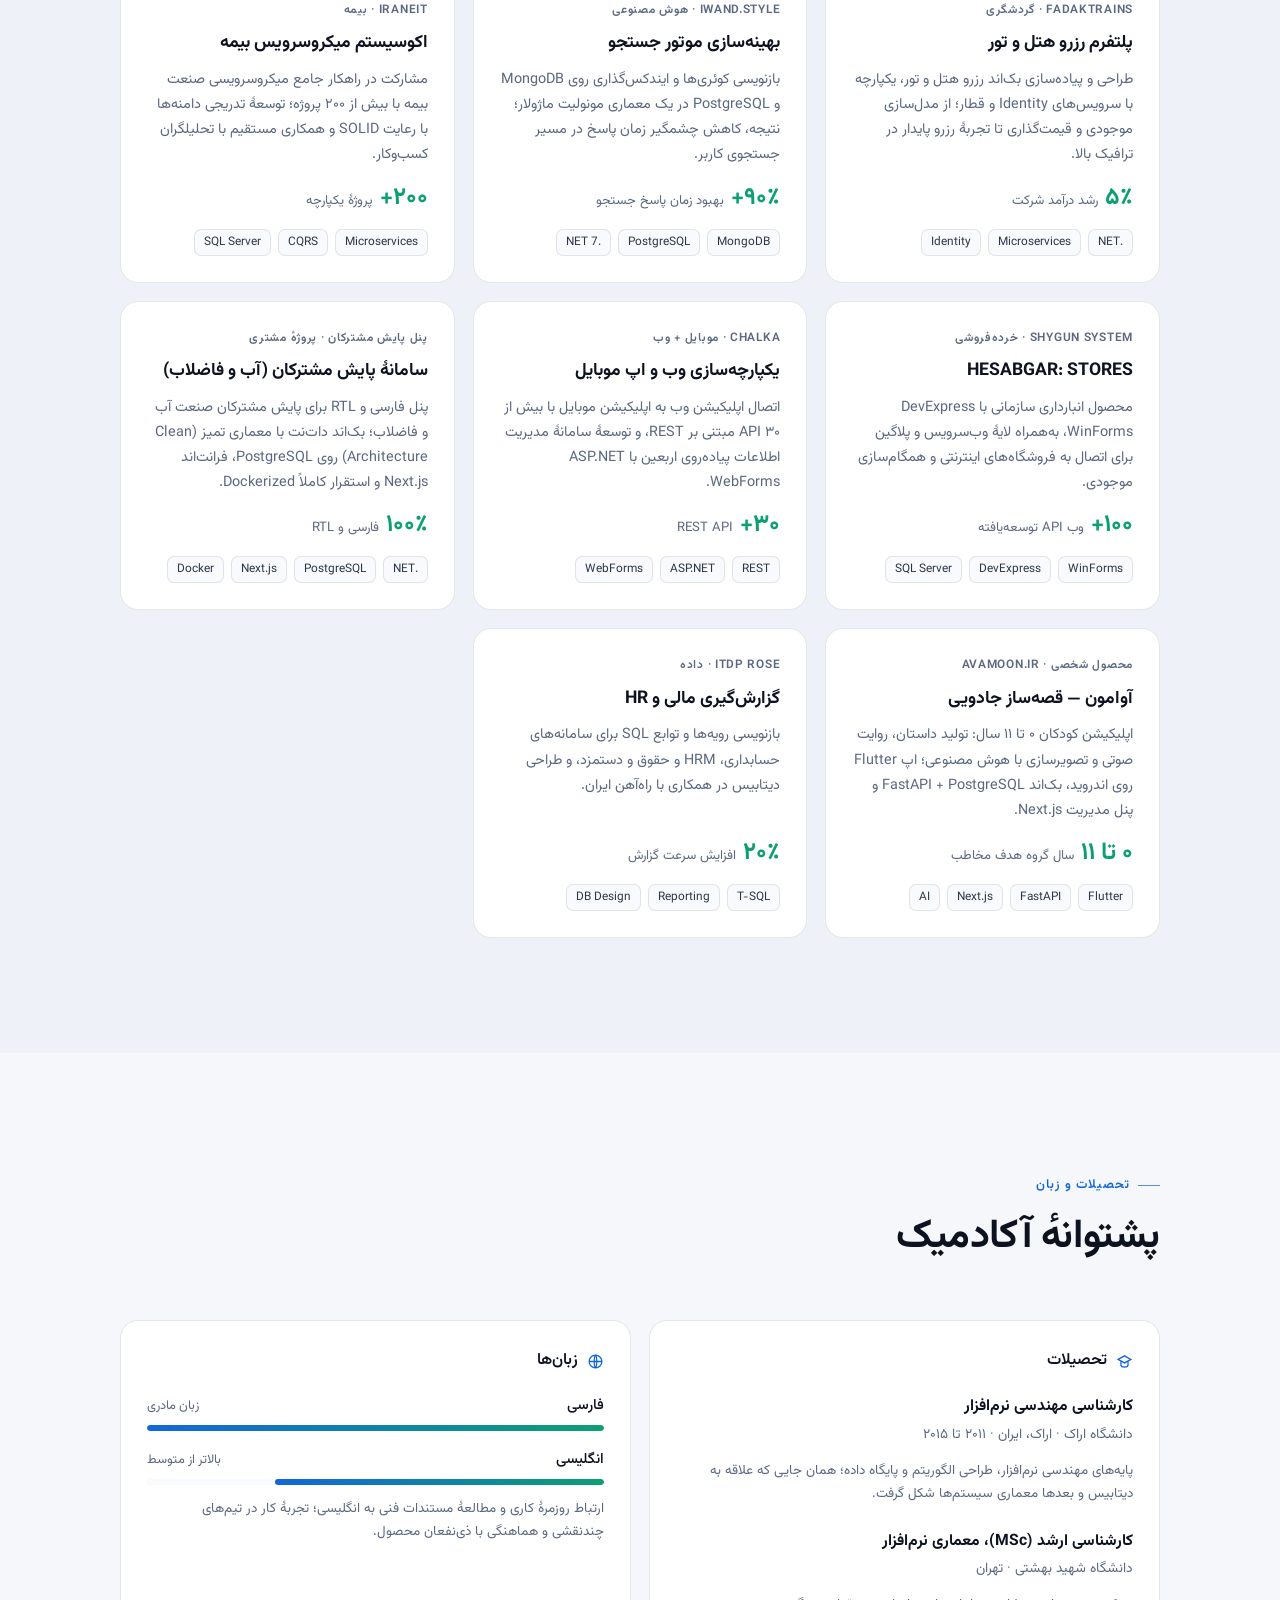
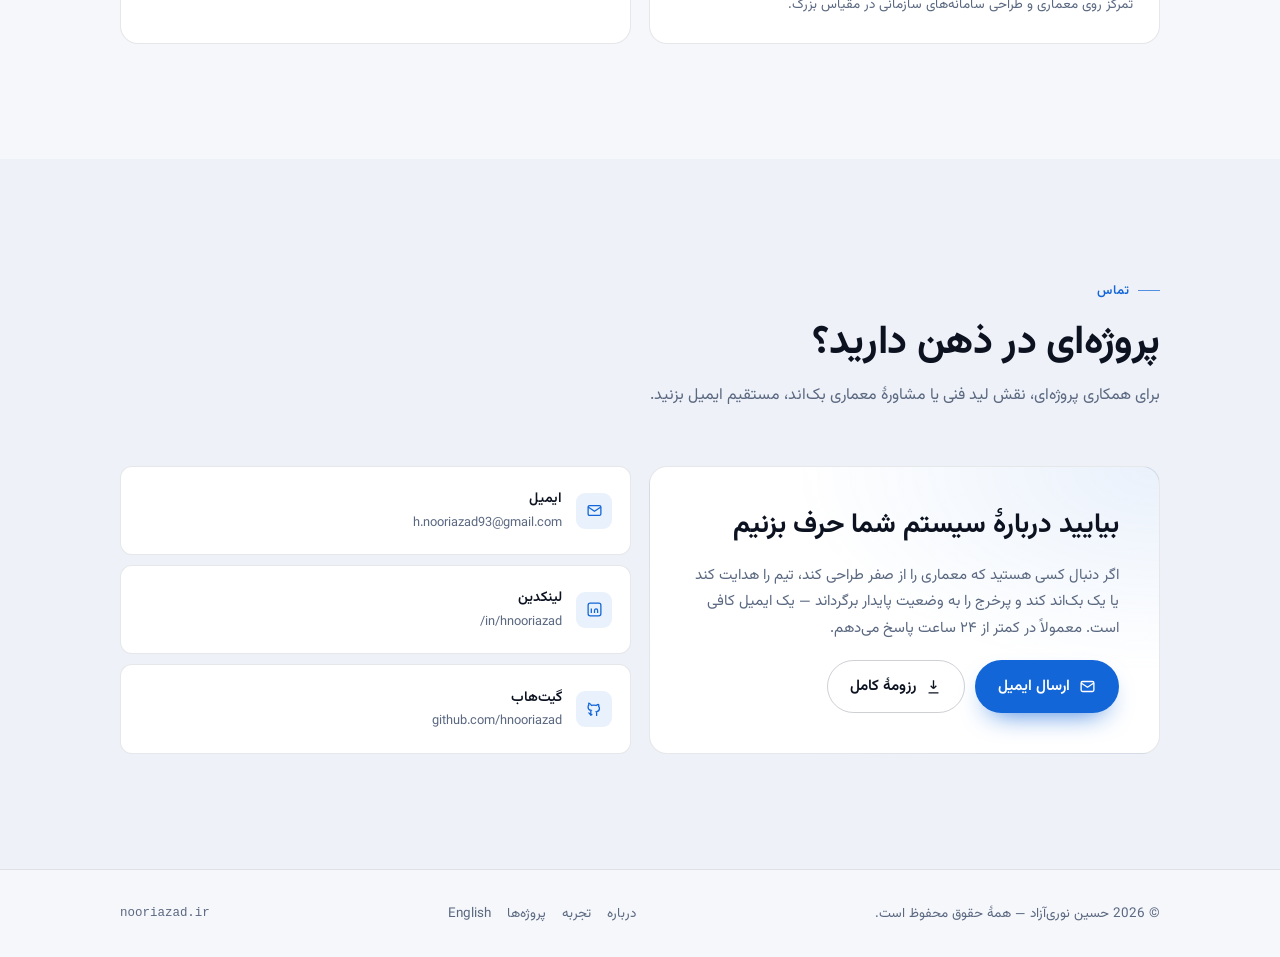
==== commit 80128299: "Remove hero profile photo (placement wasn't right); media assets kept for later use" ====
--- a/index.html
+++ b/index.html
@@ -12,7 +12,6 @@
 <link rel="alternate" hreflang="en" href="https://nooriazad.ir/en/">
 <link rel="alternate" hreflang="x-default" href="https://nooriazad.ir/">
 <link rel="icon" href="assets/img/favicon.svg" type="image/svg+xml">
-<link rel="apple-touch-icon" href="assets/img/apple-touch-icon.png">
 <link rel="apple-touch-icon" href="assets/img/favicon.svg">
 
 <meta property="og:type" content="profile">
@@ -97,7 +96,6 @@
 <section class="hero">
   <div class="container hero__grid">
     <div>
-      <img class="heroPhoto" src="assets/img/profile.png" width="76" height="68" alt="حسین نوری‌آزاد" decoding="async">
       <span class="badge-live"><span class="dot-live"></span> آمادهٔ همکاری روی محصولات نرم‌افزاری</span>
       <h1>نرم‌افزاری می‌سازم که<br><span class="grad">مقیاس می‌گیرد</span></h1>
       <p class="hero__role">حسین نوری‌آزاد — مهندس ارشد نرم‌افزار · لید فنی</p>
--- a/assets/css/style.css
+++ b/assets/css/style.css
@@ -476,15 +476,6 @@
 .codecard .c { color: var(--muted); font-style: italic; }
 .codecard .n { color: #f8c96a; }
 
-/* ---------- Hero photo ---------- */
-.heroPhoto {
-  height: 68px;
-  width: auto;
-  margin-bottom: 14px;
-  filter: drop-shadow(0 14px 30px rgba(7, 9, 14, .55));
-}
-html[data-theme='light'] .heroPhoto { filter: drop-shadow(0 14px 24px rgba(16, 28, 51, .25)); }
-
 /* ---------- Stats ---------- */
 .stats {
   display: grid;
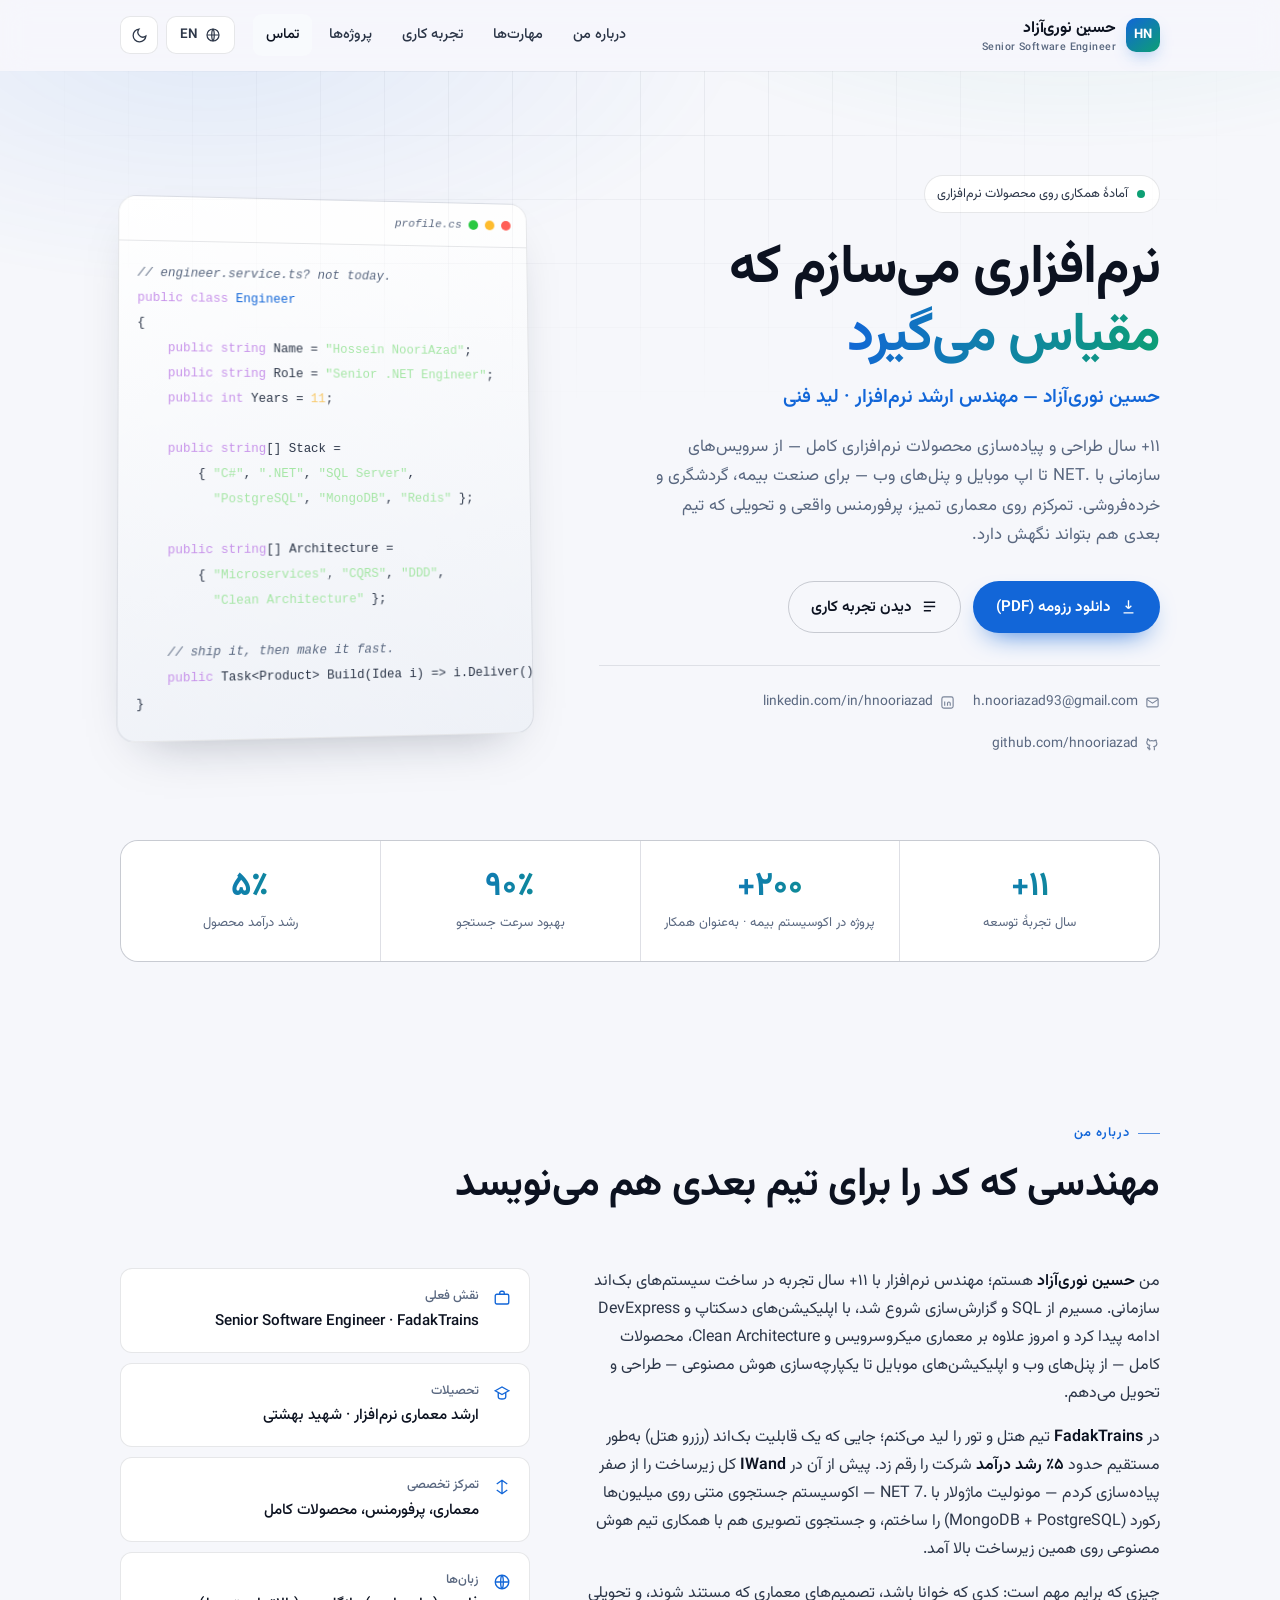
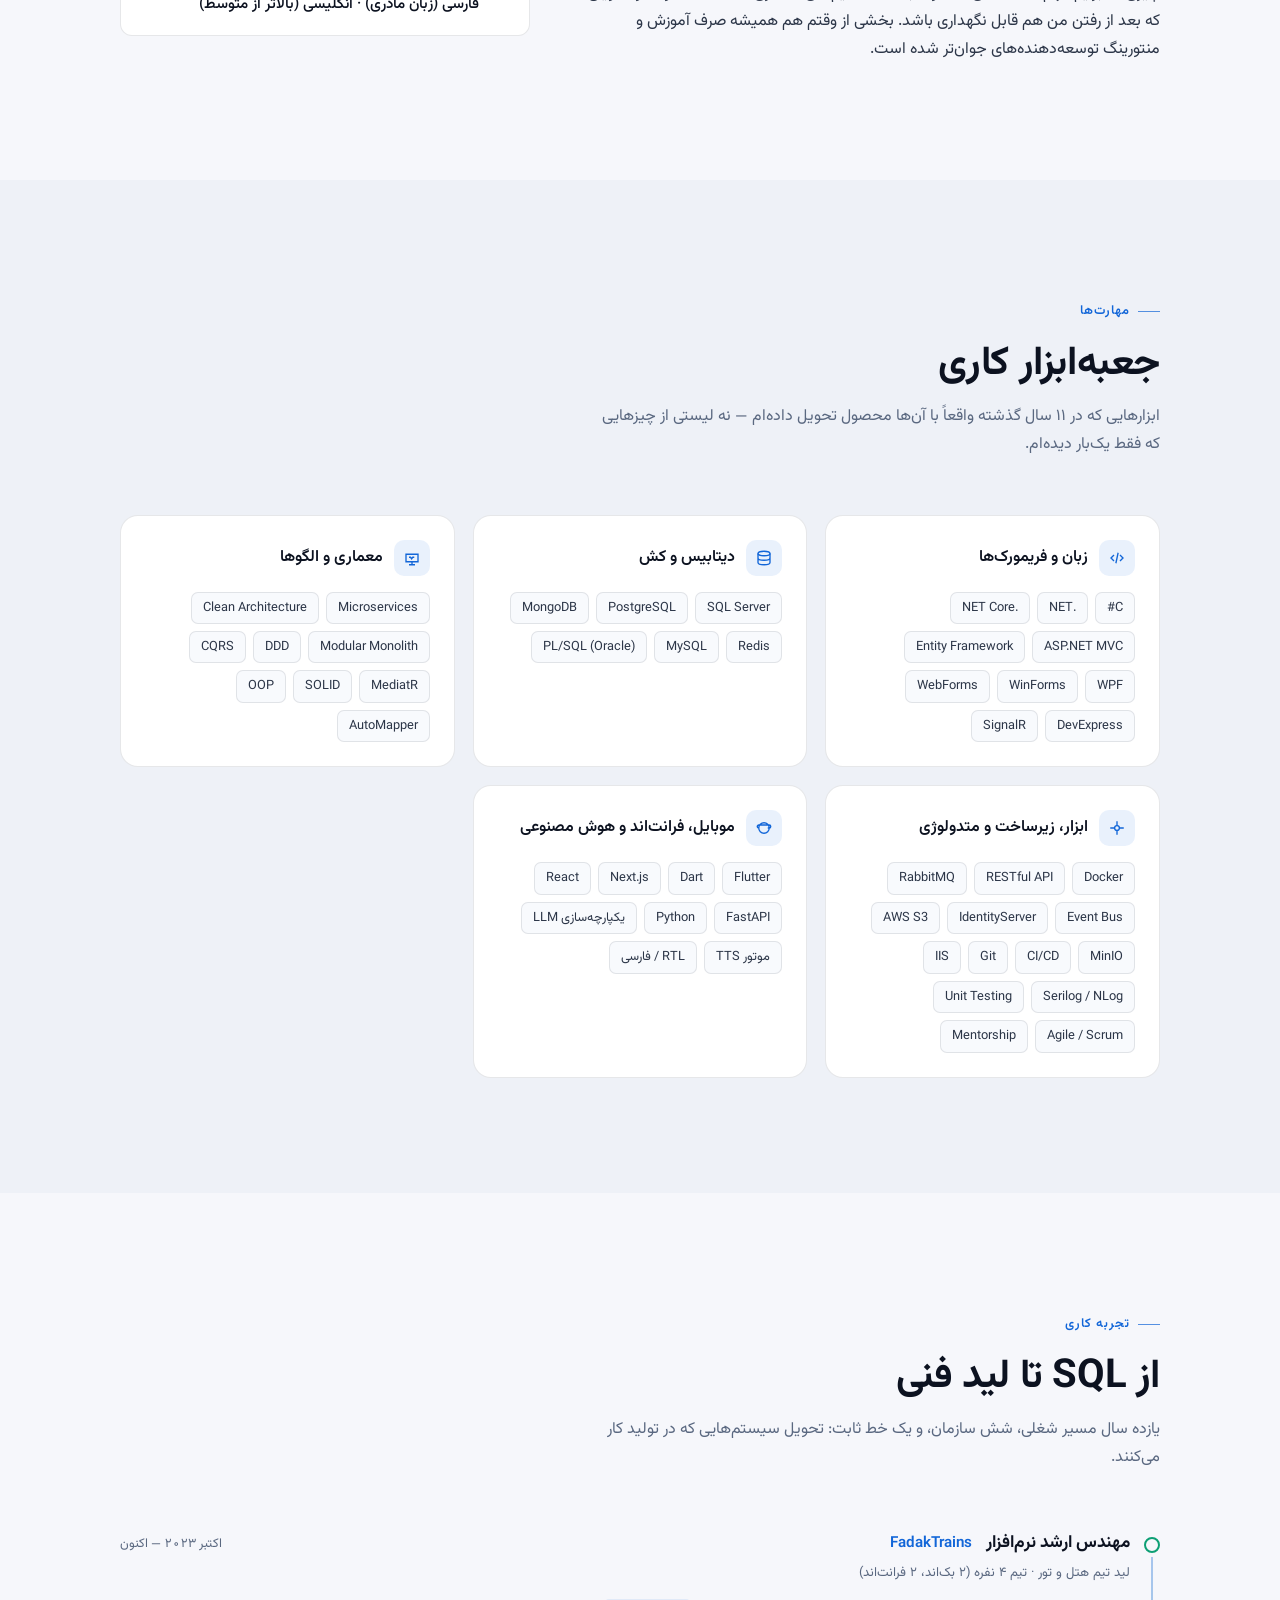
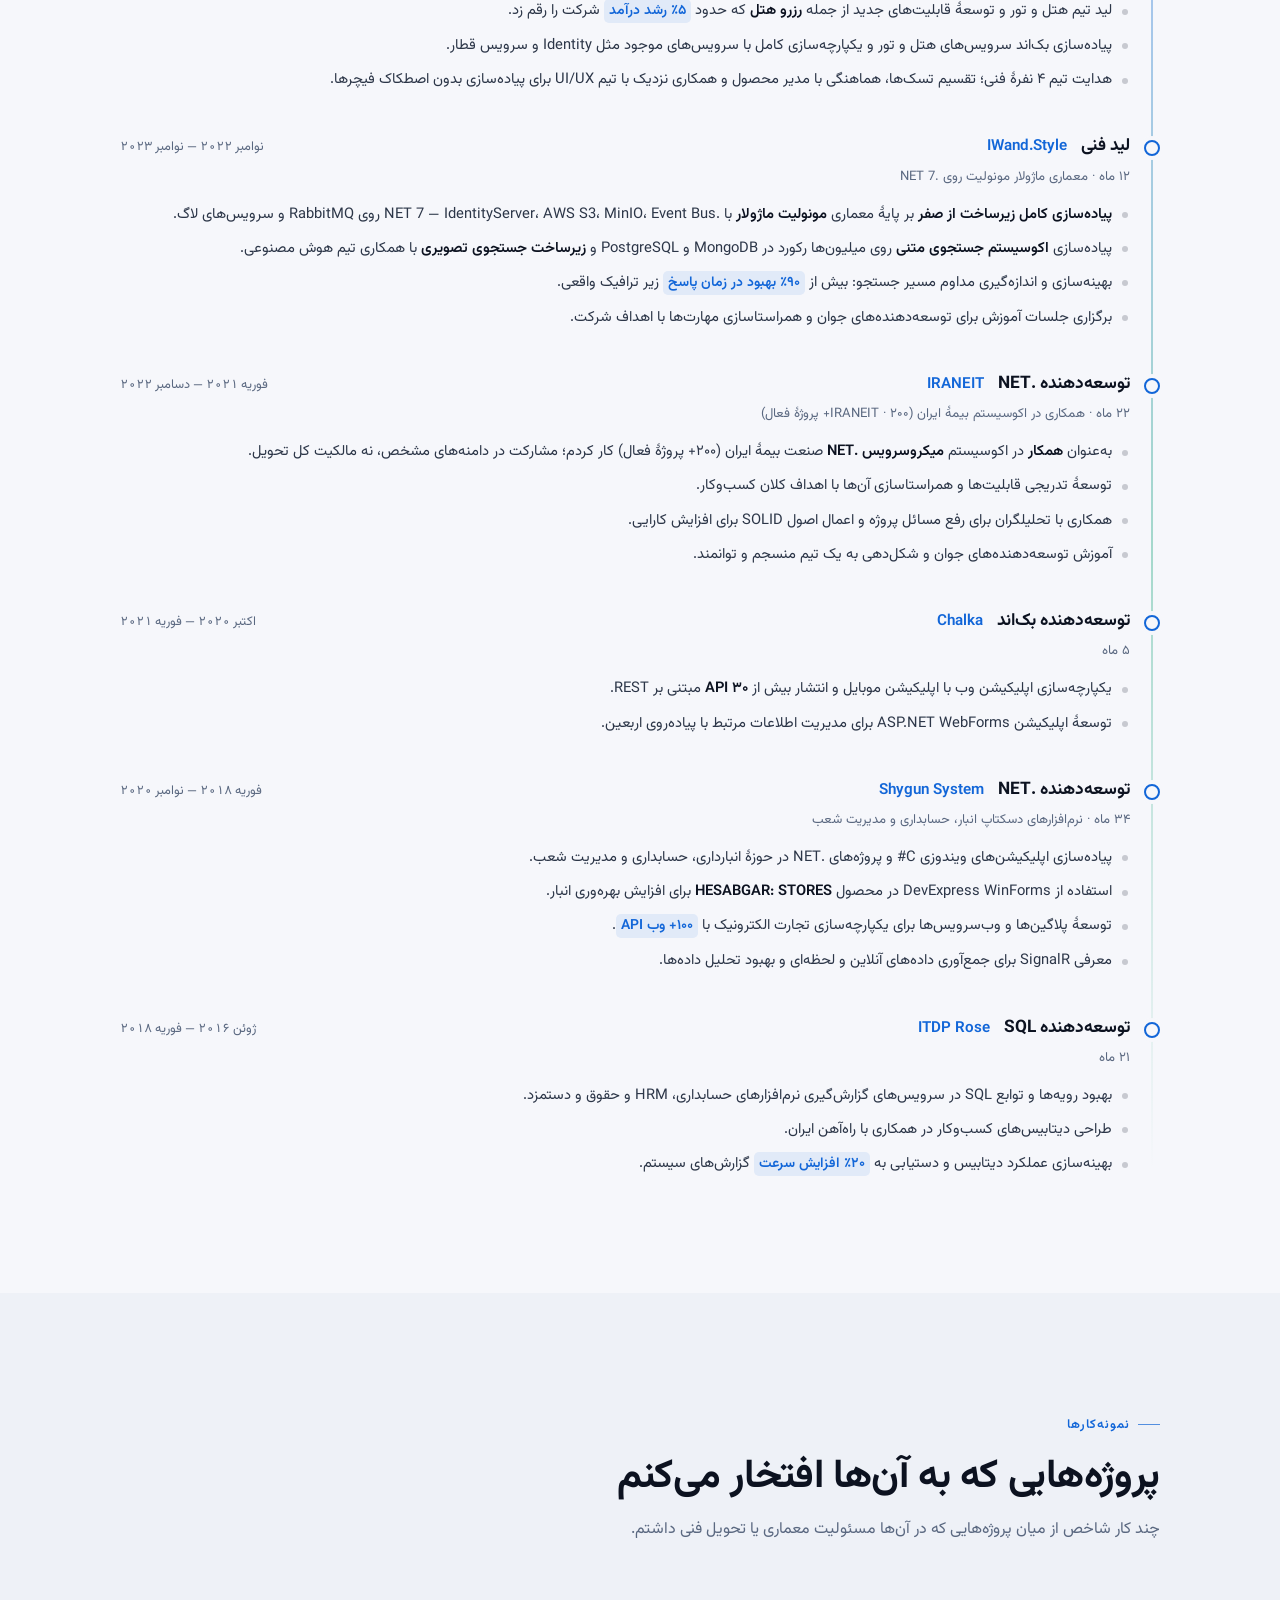
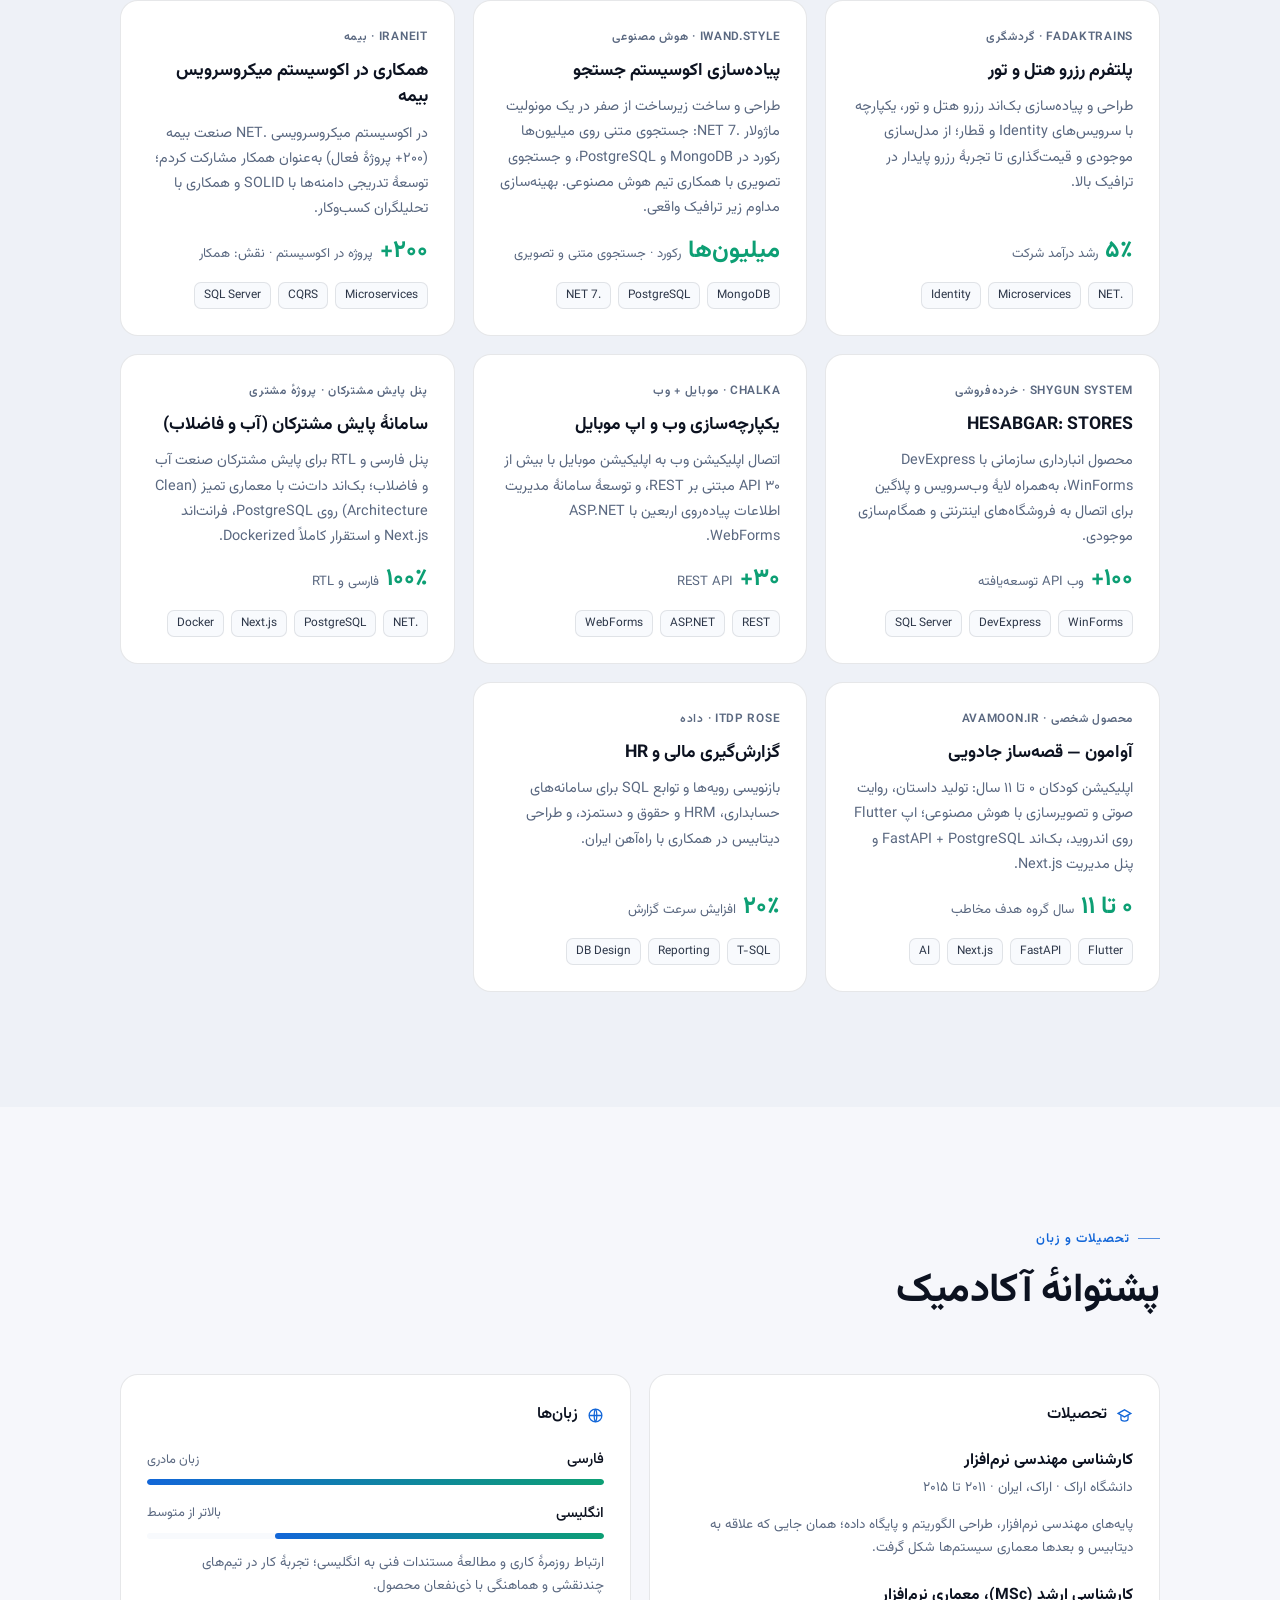
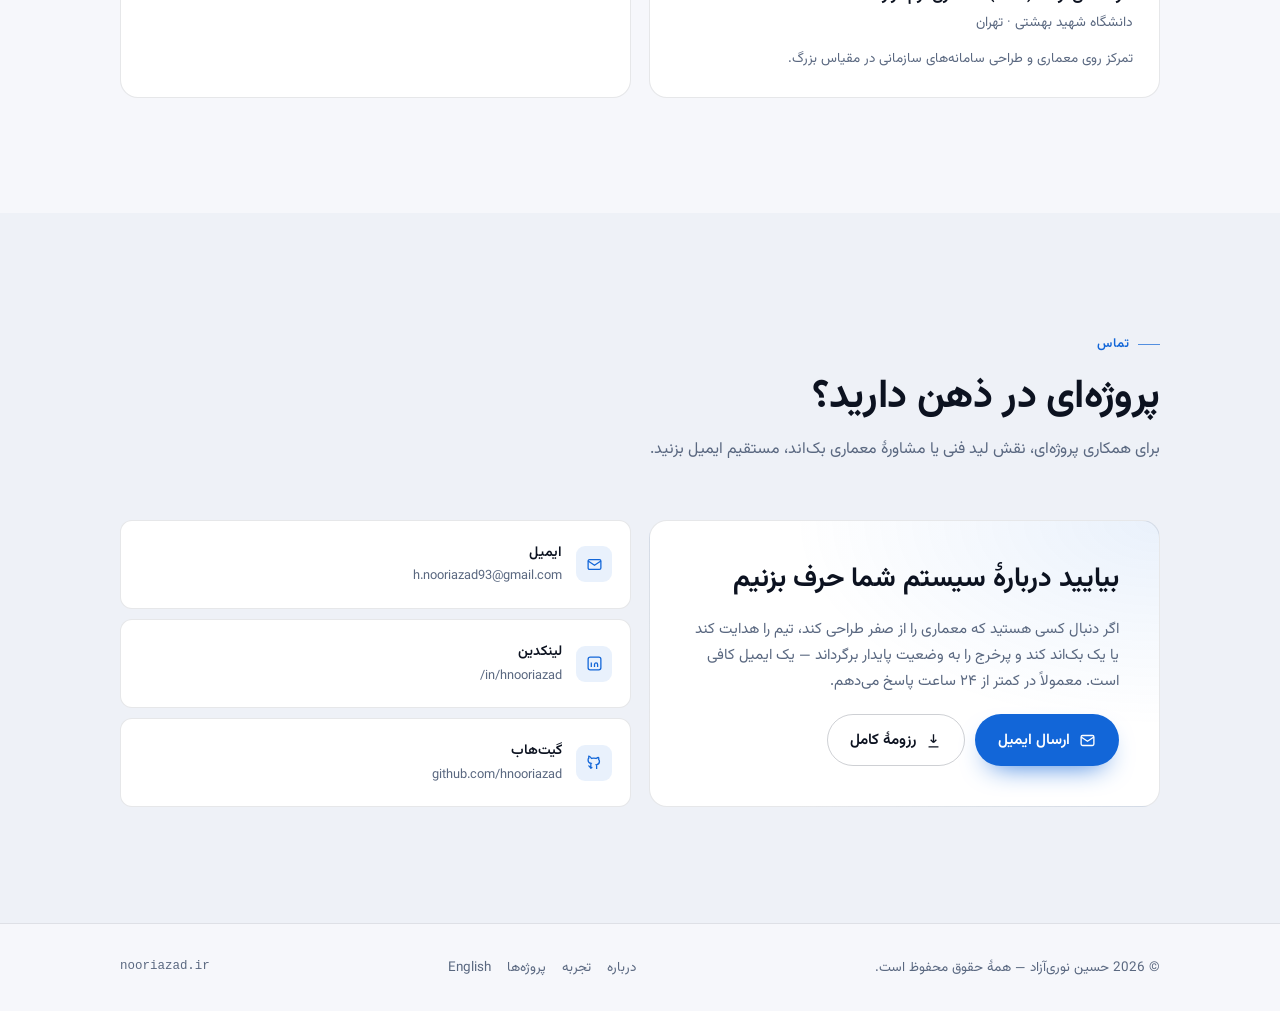
==== commit f8790358: "IWand: infrastructure built from scratch + text/image search over millions of records; IRANEIT: coll" ====
--- a/index.html
+++ b/index.html
@@ -158,7 +158,7 @@
 <div class="container" style="padding-bottom: clamp(20px,4vw,40px)">
   <div class="stats reveal">
     <div class="stat"><div class="stat__num">۱۱+</div><div class="stat__label">سال تجربهٔ توسعه</div></div>
-    <div class="stat"><div class="stat__num">۲۰۰+</div><div class="stat__label">پروژه در اکوسیستم بیمه</div></div>
+    <div class="stat"><div class="stat__num">۲۰۰+</div><div class="stat__label">پروژه در اکوسیستم بیمه · به‌عنوان همکار</div></div>
     <div class="stat"><div class="stat__num">۹۰٪</div><div class="stat__label">بهبود سرعت جستجو</div></div>
     <div class="stat"><div class="stat__num">۵٪</div><div class="stat__label">رشد درآمد محصول</div></div>
   </div>
@@ -183,8 +183,9 @@
         <p>
           در <strong>FadakTrains</strong> تیم هتل و تور را لید می‌کنم؛ جایی که یک قابلیت بک‌اند
           (رزرو هتل) به‌طور مستقیم حدود <strong>۵٪ رشد درآمد</strong> شرکت را رقم زد. پیش از آن
-          در <strong>IWand</strong> معماری ماژولار مونولیت را با .NET 7 بالا آوردم و با بهینه‌سازی
-          دقیق کوئری‌ها و ایندکس‌گذاری، سرعت پاسخ جستجو را بیش از <strong>۹۰٪</strong> بهتر کردم.
+          در <strong>IWand</strong> کل زیرساخت را از صفر پیاده‌سازی کردم — مونولیت ماژولار با .NET 7 —
+          اکوسیستم جستجوی متنی روی میلیون‌ها رکورد (MongoDB + PostgreSQL) را ساختم،
+          و جستجوی تصویری هم با همکاری تیم هوش مصنوعی روی همین زیرساخت بالا آمد.
         </p>
         <p>
           چیزی که برایم مهم است: کدی که خوانا باشد، تصمیم‌های معماری که مستند شوند، و تحویلی که
@@ -325,9 +326,9 @@
         </div>
         <div class="job__where">۱۲ ماه · معماری ماژولار مونولیت روی .NET 7</div>
         <ul>
-          <li>طراحی و پیاده‌سازی اپلیکیشن بر پایهٔ معماری <b>مونولیت ماژولار</b> با .NET 7 همراه با IdentityServer، AWS S3، MinIO، Event Bus روی RabbitMQ و سرویس‌های لاگ.</li>
-          <li>استفاده از MongoDB و PostgreSQL برای پردازش داده در همکاری با دامنهٔ هوش مصنوعی.</li>
-          <li>بهبود بیش از <mark>۹۰٪ در زمان پاسخ جستجو</mark> از طریق بازنویسی و بهینه‌سازی دقیق کوئری‌ها.</li>
+          <li><b>پیاده‌سازی کامل زیرساخت از صفر</b> بر پایهٔ معماری <b>مونولیت ماژولار</b> با .NET 7 — IdentityServer، AWS S3، MinIO، Event Bus روی RabbitMQ و سرویس‌های لاگ.</li>
+          <li>پیاده‌سازی <b>اکوسیستم جستجوی متنی</b> روی میلیون‌ها رکورد در MongoDB و PostgreSQL و <b>زیرساخت جستجوی تصویری</b> با همکاری تیم هوش مصنوعی.</li>
+          <li>بهینه‌سازی و اندازه‌گیری مداوم مسیر جستجو: بیش از <mark>۹۰٪ بهبود در زمان پاسخ</mark> زیر ترافیک واقعی.</li>
           <li>برگزاری جلسات آموزش برای توسعه‌دهنده‌های جوان و همراستاسازی مهارت‌ها با اهداف شرکت.</li>
         </ul>
       </article>
@@ -338,9 +339,9 @@
           <a class="job__company" href="https://www.iraneit.com/" target="_blank" rel="noopener">IRANEIT</a>
           <span class="job__when">فوریه ۲۰۲۱ — دسامبر ۲۰۲۲</span>
         </div>
-        <div class="job__where">۲۲ ماه · اکوسیستم بیمهٔ ایران، ۲۰۰+ پروژه</div>
+        <div class="job__where">۲۲ ماه · همکاری در اکوسیستم بیمهٔ ایران (IRANEIT · ۲۰۰+ پروژهٔ فعال)</div>
         <ul>
-          <li>مشارکت در یک راهکار جامع <b>میکروسرویس .NET</b> برای صنعت بیمهٔ ایران با بیش از <mark>۲۰۰ پروژه</mark>.</li>
+          <li>به‌عنوان <b>همکار</b> در اکوسیستم <b>میکروسرویس .NET</b> صنعت بیمهٔ ایران (۲۰۰+ پروژهٔ فعال) کار کردم؛ مشارکت در دامنه‌های مشخص، نه مالکیت کل تحویل.</li>
           <li>توسعهٔ تدریجی قابلیت‌ها و همراستاسازی آن‌ها با اهداف کلان کسب‌وکار.</li>
           <li>همکاری با تحلیلگران برای رفع مسائل پروژه و اعمال اصول SOLID برای افزایش کارایی.</li>
           <li>آموزش توسعه‌دهنده‌های جوان و شکل‌دهی به یک تیم منسجم و توانمند.</li>
@@ -412,17 +413,17 @@
 
       <article class="project reveal">
         <div class="project__kicker">IWand.Style · هوش مصنوعی</div>
-        <h3>بهینه‌سازی موتور جستجو</h3>
-        <p>بازنویسی کوئری‌ها و ایندکس‌گذاری روی MongoDB و PostgreSQL در یک معماری مونولیت ماژولار؛ نتیجه، کاهش چشمگیر زمان پاسخ در مسیر جستجوی کاربر.</p>
-        <div class="project__metric"><b>۹۰٪+</b><span>بهبود زمان پاسخ جستجو</span></div>
+        <h3>پیاده‌سازی اکوسیستم جستجو</h3>
+        <p>طراحی و ساخت زیرساخت از صفر در یک مونولیت ماژولار .NET 7: جستجوی متنی روی میلیون‌ها رکورد در MongoDB و PostgreSQL، و جستجوی تصویری با همکاری تیم هوش مصنوعی. بهینه‌سازی مداوم زیر ترافیک واقعی.</p>
+        <div class="project__metric"><b>میلیون‌ها</b><span>رکورد · جستجوی متنی و تصویری</span></div>
         <div class="pills"><span class="pill">MongoDB</span><span class="pill">PostgreSQL</span><span class="pill">.NET 7</span></div>
       </article>
 
       <article class="project reveal">
         <div class="project__kicker">IRANEIT · بیمه</div>
-        <h3>اکوسیستم میکروسرویس بیمه</h3>
-        <p>مشارکت در راهکار جامع میکروسرویسی صنعت بیمه با بیش از ۲۰۰ پروژه؛ توسعهٔ تدریجی دامنه‌ها با رعایت SOLID و همکاری مستقیم با تحلیلگران کسب‌وکار.</p>
-        <div class="project__metric"><b>۲۰۰+</b><span>پروژهٔ یکپارچه</span></div>
+        <h3>همکاری در اکوسیستم میکروسرویس بیمه</h3>
+        <p>در اکوسیستم میکروسرویسی .NET صنعت بیمه (۲۰۰+ پروژهٔ فعال) به‌عنوان همکار مشارکت کردم؛ توسعهٔ تدریجی دامنه‌ها با SOLID و همکاری با تحلیلگران کسب‌وکار.</p>
+        <div class="project__metric"><b>۲۰۰+</b><span>پروژه در اکوسیستم · نقش: همکار</span></div>
         <div class="pills"><span class="pill">Microservices</span><span class="pill">CQRS</span><span class="pill">SQL Server</span></div>
       </article>
 
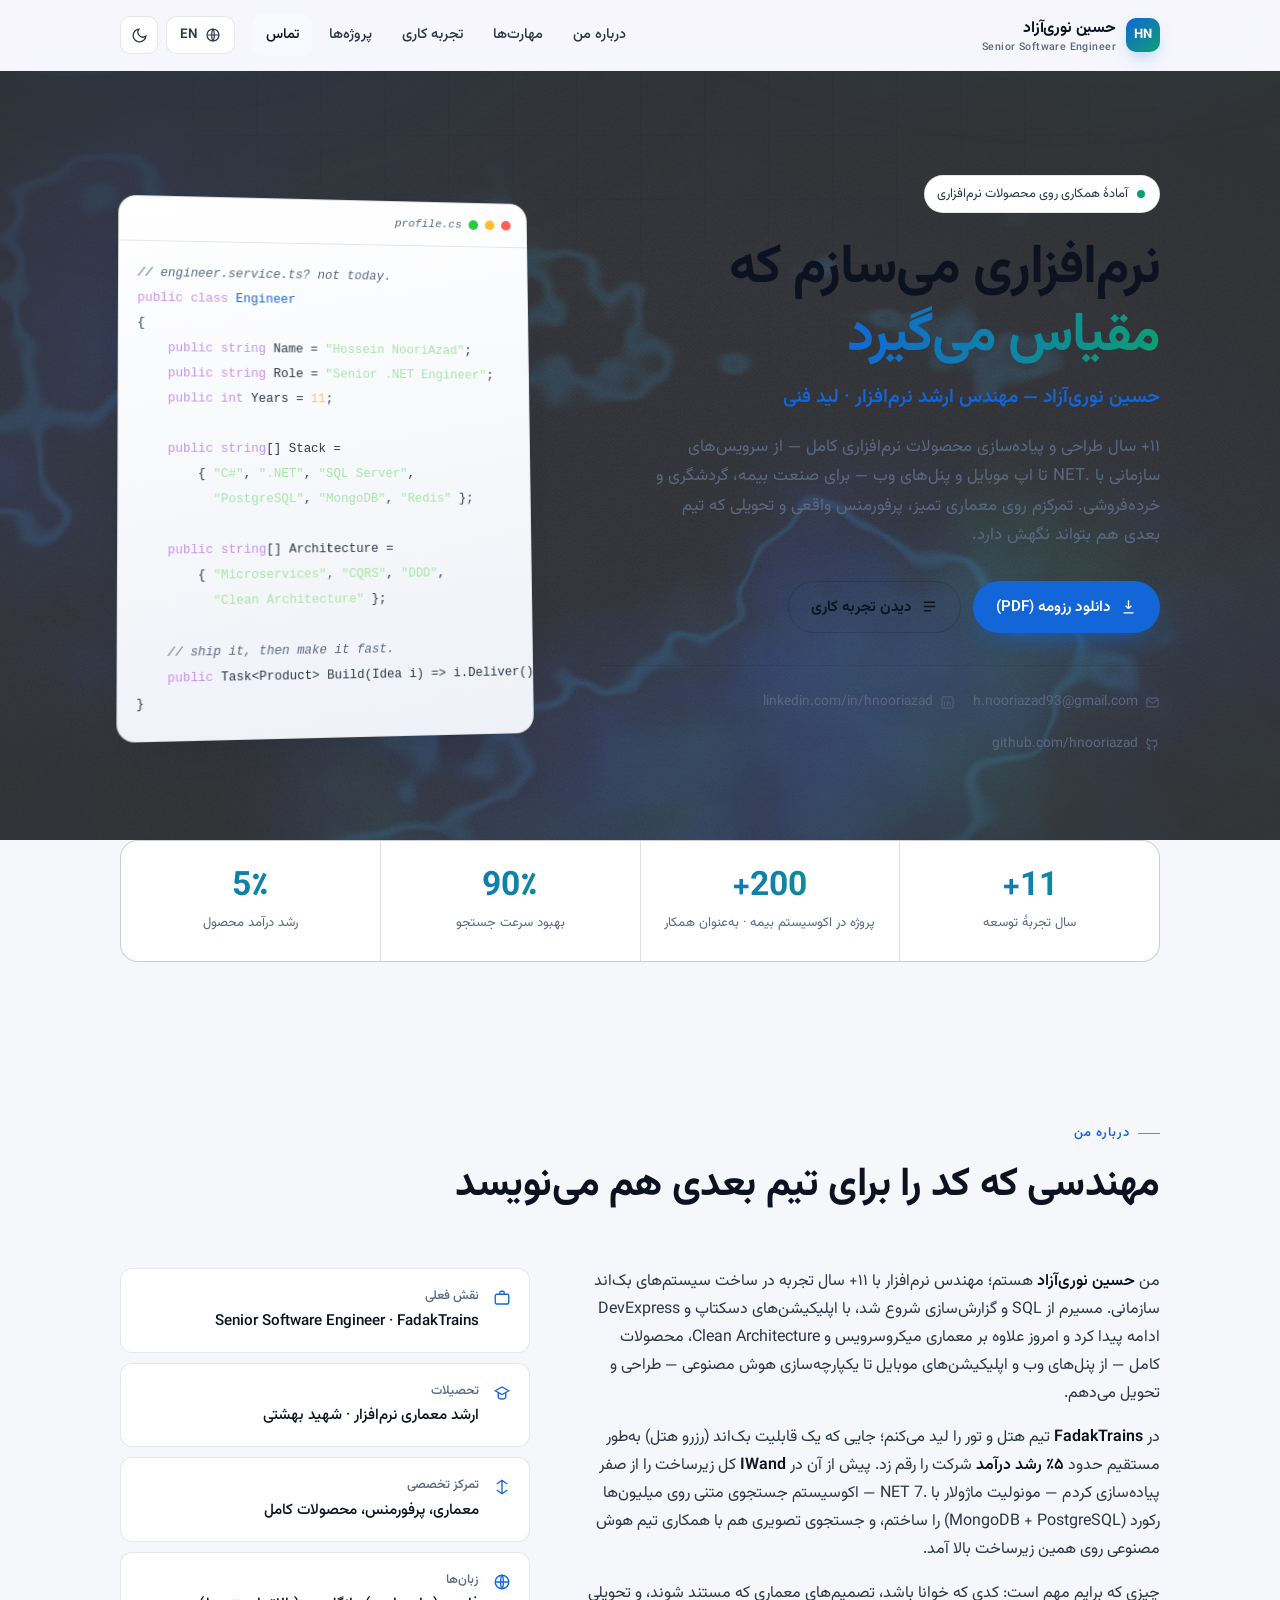
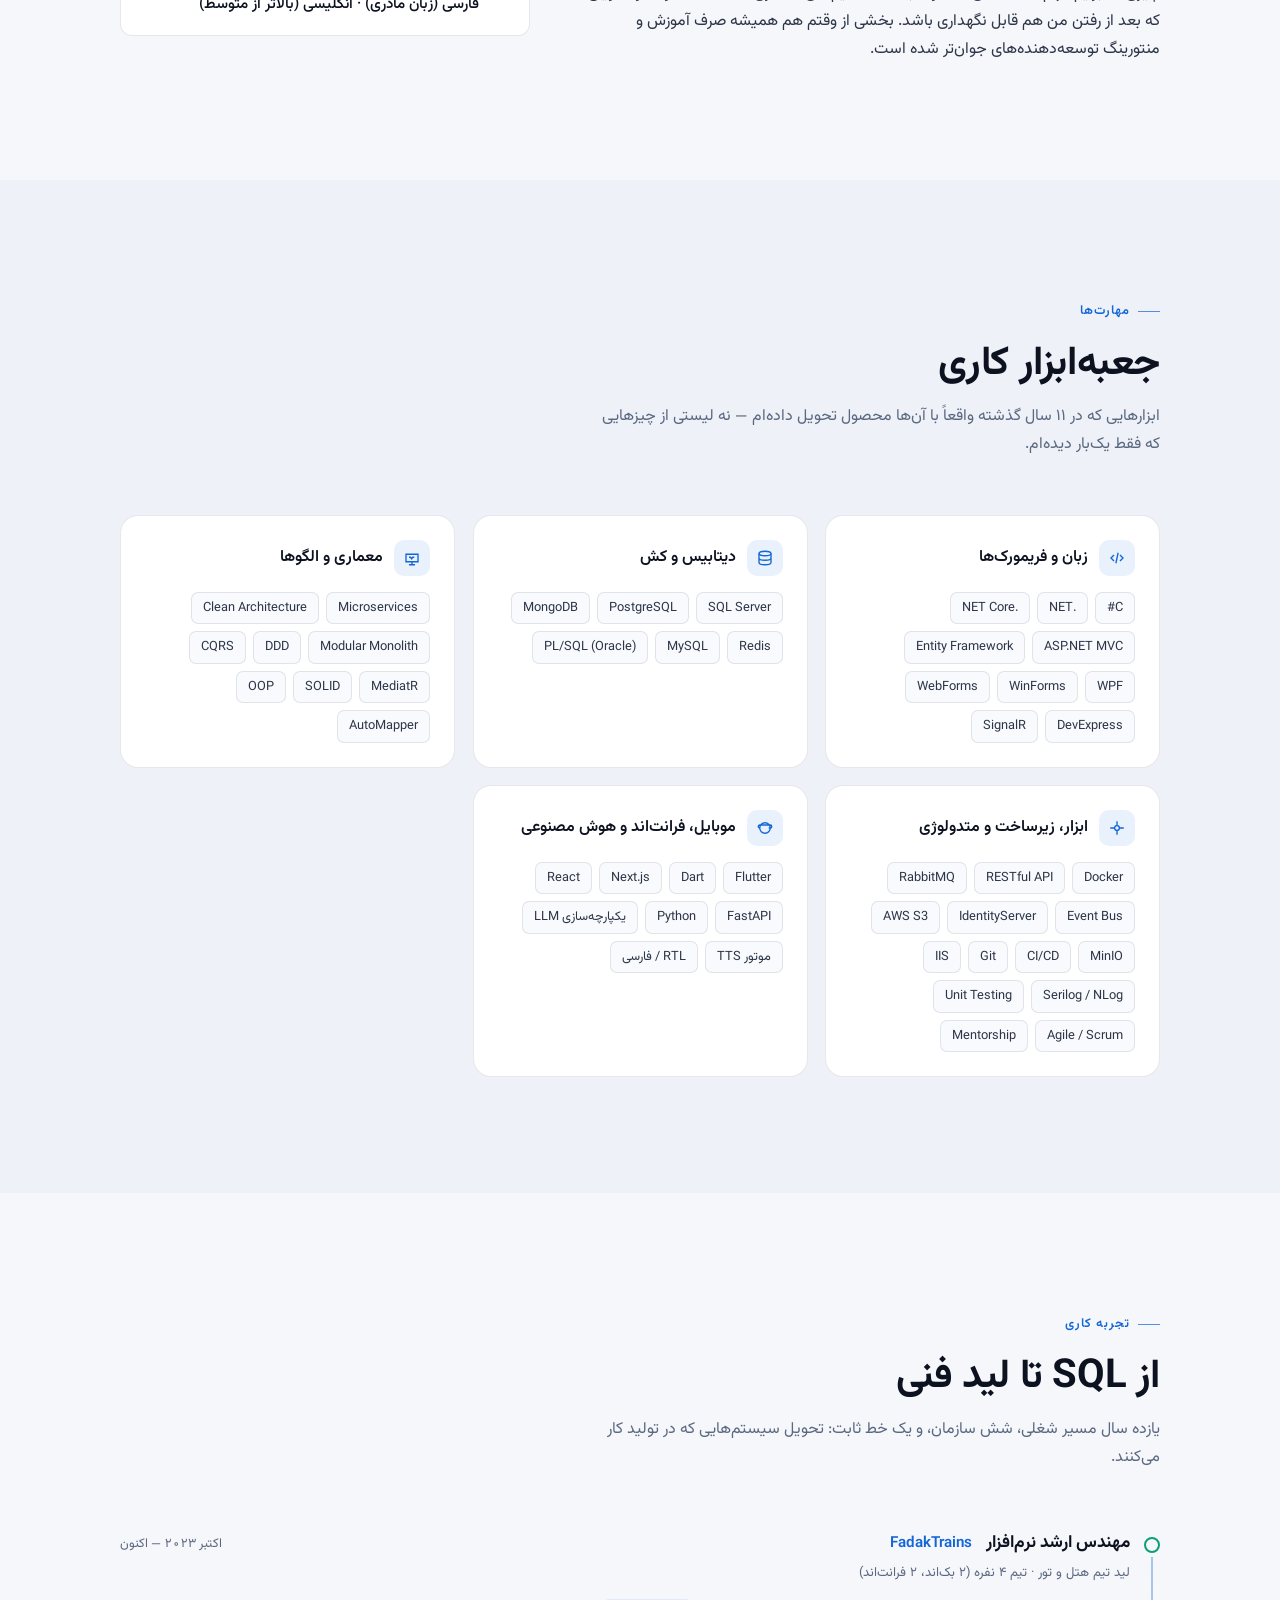
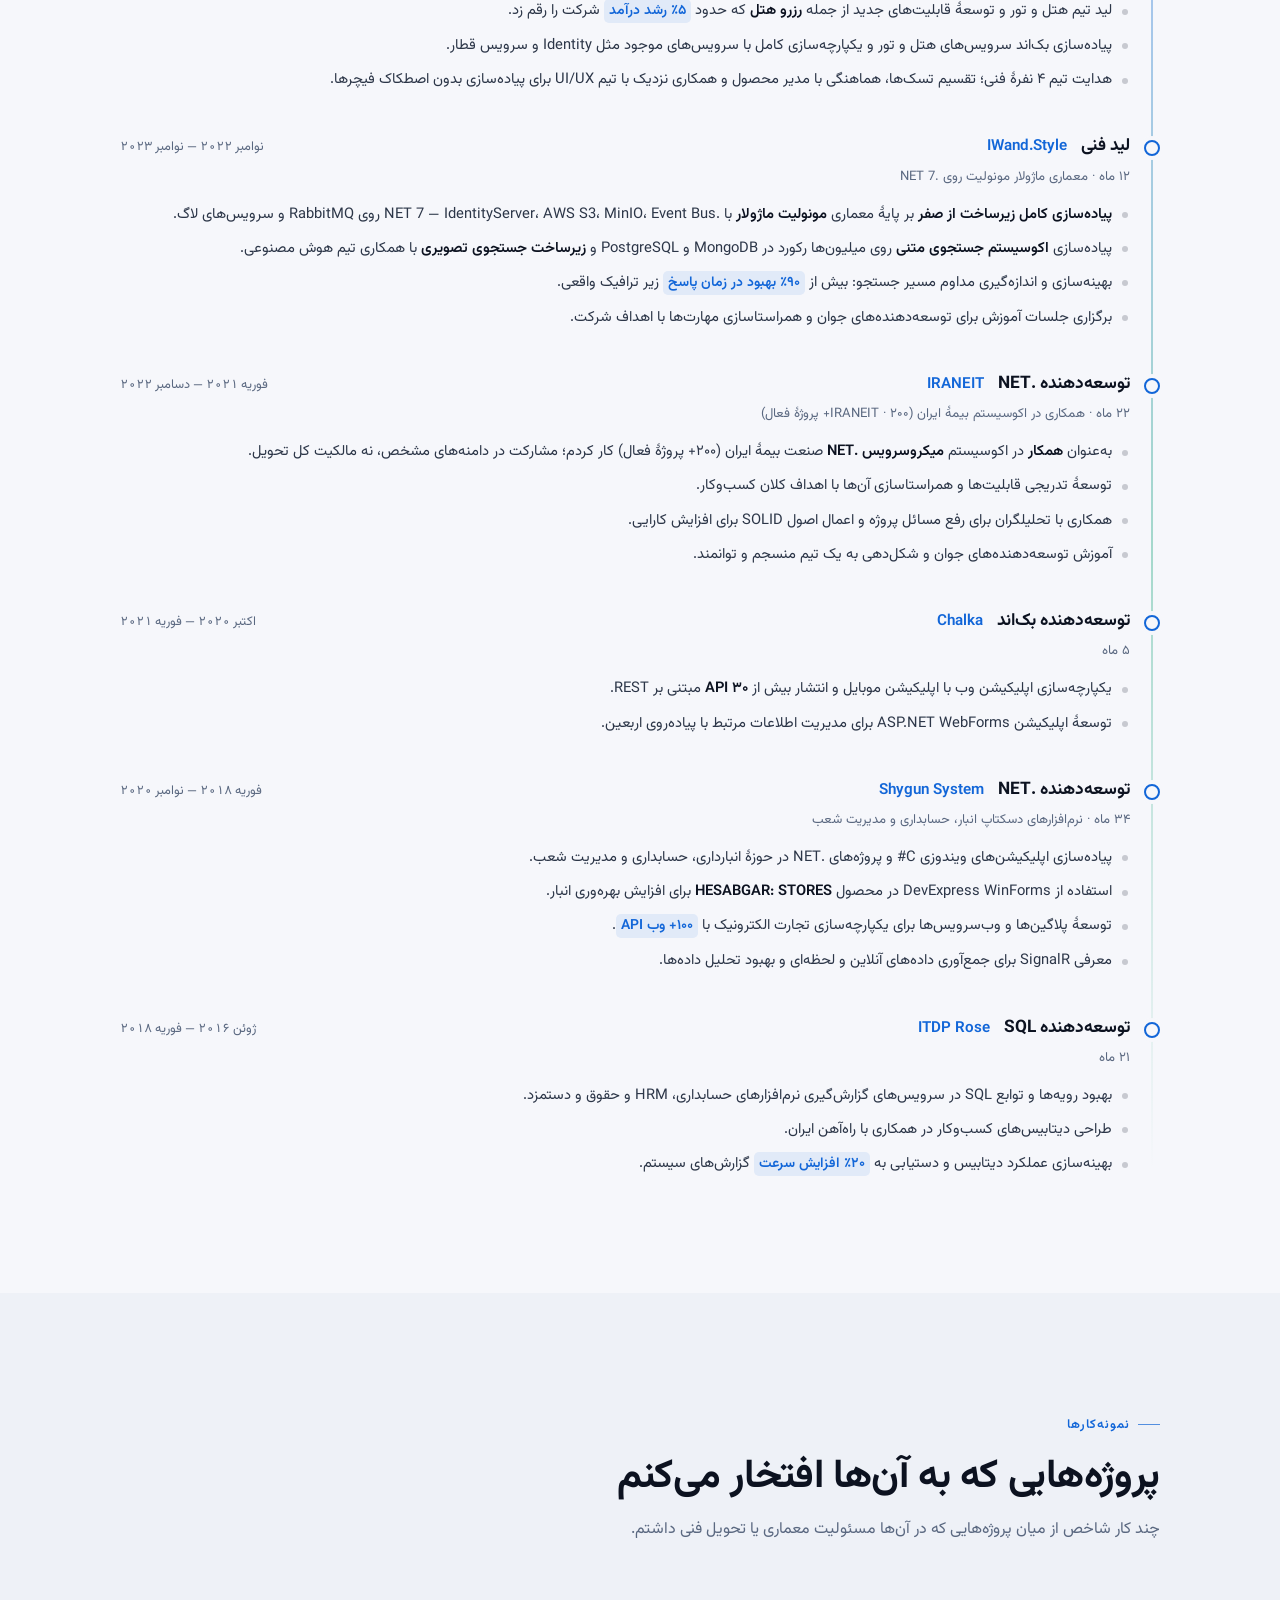
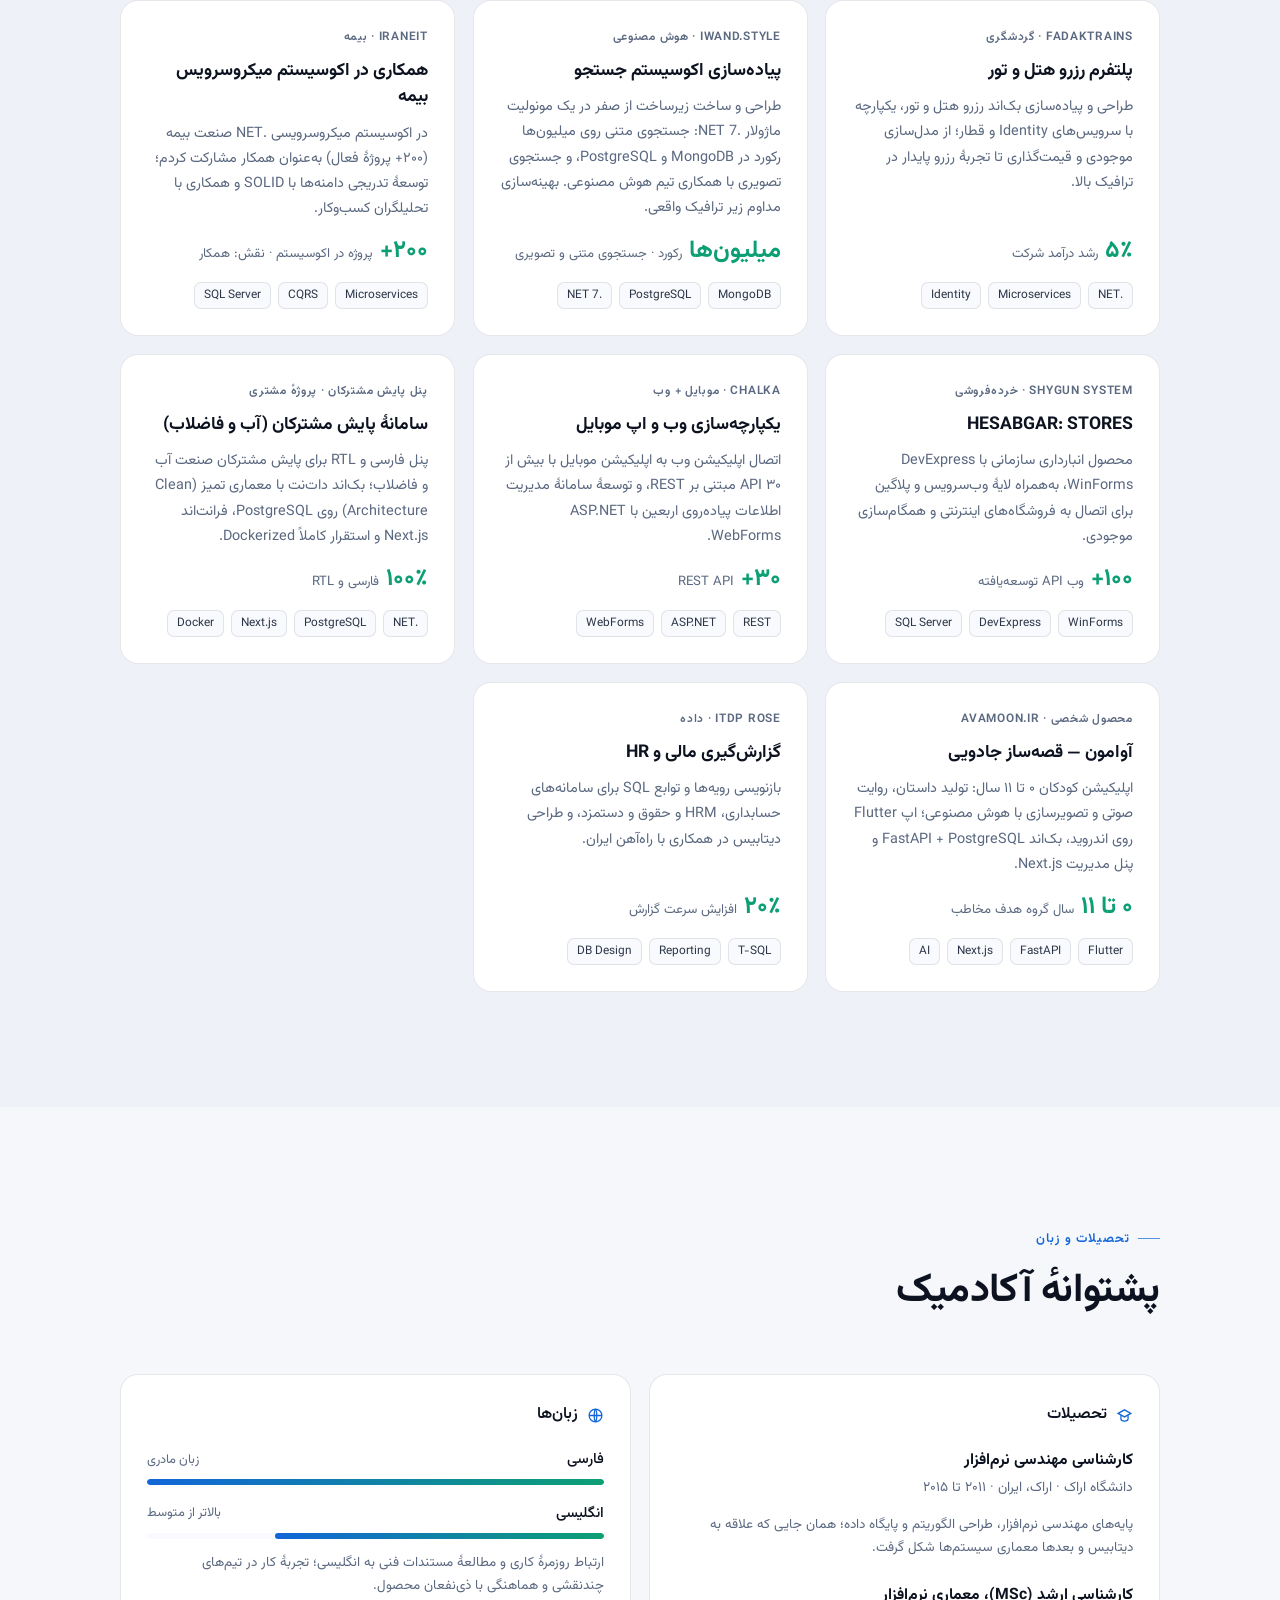
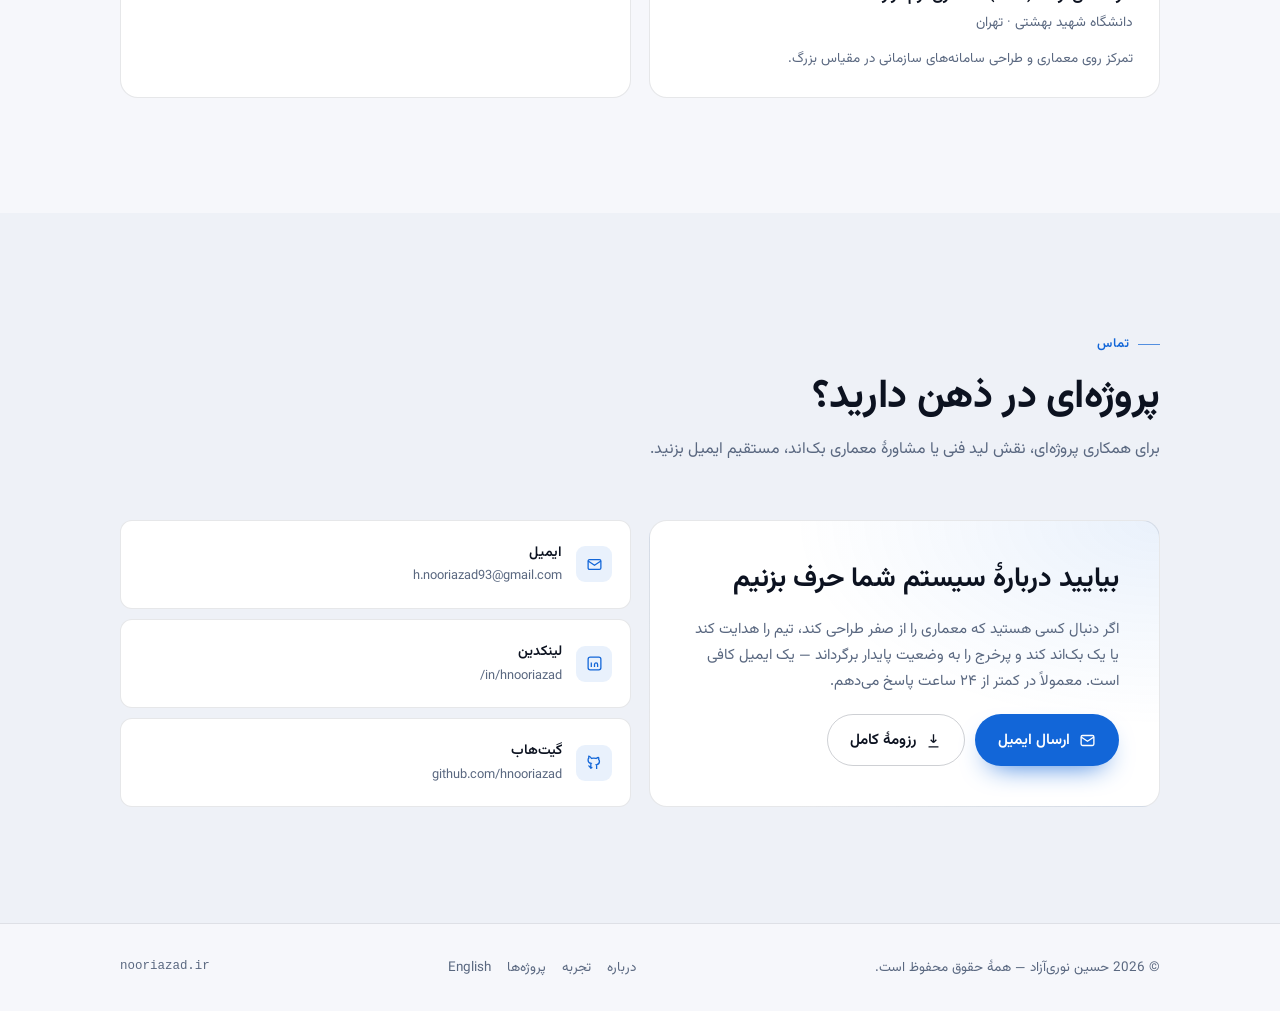
==== commit 7fca1b0b: "Main site: shader aurora hero as live background (dimmed to 26%/19%, canvas fades on scroll, content" ====
--- a/index.html
+++ b/index.html
@@ -94,6 +94,7 @@
 
 <!-- ══════════════ HERO ══════════════ -->
 <section class="hero">
+  <div id="gl" aria-hidden="true"></div>
   <div class="container hero__grid">
     <div>
       <span class="badge-live"><span class="dot-live"></span> آمادهٔ همکاری روی محصولات نرم‌افزاری</span>
@@ -569,5 +570,6 @@
 </footer>
 
 <script src="assets/js/main.js" defer></script>
+<script type="module" src="assets/js/gl-hero.js"></script>
 </body>
 </html>
--- a/assets/css/style.css
+++ b/assets/css/style.css
@@ -320,6 +320,11 @@
 .drawer__close { align-self: flex-end; margin-bottom: 12px; }
 
 /* ---------- Hero ---------- */
+#gl { position: absolute; inset: 0; z-index: 0; pointer-events: none; }
+#gl canvas { width: 100%; height: 100%; display: block; opacity: .9; }
+.hero > .hero__grid { position: relative; z-index: 3; }
+.hero::before { z-index: 1; }
+.hero::after { z-index: 2; }
 .hero {
   position: relative;
   padding-block: clamp(56px, 9vw, 104px) clamp(48px, 7vw, 84px);
@@ -335,6 +340,13 @@
     radial-gradient(45% 55% at 78% 10%, var(--accent-2-soft), transparent 72%);
   pointer-events: none;
   filter: blur(10px);
+  animation: aurora 14s ease-in-out infinite alternate;
+  will-change: transform;
+}
+@keyframes aurora {
+  0%   { transform: translate3d(-3%, -2%, 0) scale(1); }
+  50%  { transform: translate3d(3%, 2%, 0) scale(1.08); }
+  100% { transform: translate3d(-2%, 3%, 0) scale(1.04) rotate(1.5deg); }
 }
 .hero::after {
   content: '';
@@ -436,6 +448,11 @@
   overflow: hidden;
   transform: perspective(1200px) rotateY(-6deg) rotateX(3deg);
   transition: transform .5s ease;
+  animation: floaty 7s ease-in-out infinite alternate;
+}
+@keyframes floaty {
+  from { margin-top: 0; }
+  to { margin-top: -10px; }
 }
 html[dir='rtl'] .codecard { transform: perspective(1200px) rotateY(6deg) rotateX(3deg); }
 .codecard:hover { transform: perspective(1200px) rotateY(0) rotateX(0); }
@@ -541,12 +558,16 @@
   border: 1px solid var(--border);
   border-radius: var(--radius);
   background: var(--card);
-  transition: border-color .2s ease, transform .2s ease, background .2s ease;
+  transform-style: preserve-3d;
+  transition: border-color .2s ease, transform .35s cubic-bezier(.22,.61,.36,1), background .2s ease, box-shadow .35s ease;
+  will-change: transform;
 }
 .skillcard:hover {
-  border-color: var(--border-hi);
-  transform: translateY(-3px);
+  border-color: var(--accent);
   background: var(--card-hi);
+  box-shadow: 0 24px 50px -22px rgba(0,0,0,.55);
+  /* JS sets --tiltx/--tilty; fallback lift when not */
+  transform: perspective(800px) rotateX(var(--tiltx, 0deg)) rotateY(var(--tilty, 0deg)) translateY(-3px);
 }
 .skillcard__head {
   display: flex;
@@ -671,7 +692,9 @@
   border-radius: var(--radius);
   background: var(--card);
   overflow: hidden;
-  transition: transform .25s ease, border-color .25s ease;
+  transform-style: preserve-3d;
+  transition: transform .35s cubic-bezier(.22,.61,.36,1), border-color .25s ease, box-shadow .35s ease;
+  will-change: transform;
 }
 .project::after {
   content: '';
@@ -683,7 +706,11 @@
   opacity: 0;
   transition: opacity .25s ease;
 }
-.project:hover { transform: translateY(-4px); border-color: var(--border-hi); }
+.project:hover {
+  transform: perspective(800px) rotateX(var(--tiltx, 0deg)) rotateY(var(--tilty, 0deg)) translateY(-4px);
+  border-color: var(--accent);
+  box-shadow: 0 24px 50px -22px rgba(0,0,0,.55);
+}
 .project:hover::after { opacity: 1; }
 .project__kicker {
   font-size: .74rem;
@@ -841,8 +868,8 @@
 /* ---------- Reveal animation ---------- */
 .reveal {
   opacity: 0;
-  transform: translateY(18px);
-  transition: opacity .6s cubic-bezier(.22, .61, .36, 1), transform .6s cubic-bezier(.22, .61, .36, 1);
+  transform: translateY(22px) scale(.985);
+  transition: opacity .7s cubic-bezier(.22, .61, .36, 1), transform .7s cubic-bezier(.22, .61, .36, 1);
 }
 .reveal.is-in { opacity: 1; transform: none; }
 
@@ -850,6 +877,7 @@
   html { scroll-behavior: auto; }
   .reveal { opacity: 1; transform: none; transition: none; }
   * { animation-duration: .001ms !important; animation-iteration-count: 1 !important; }
+  .hero::before, .codecard { animation: none !important; }
   .codecard, html[dir='rtl'] .codecard { transform: none; }
 }
 
@@ -886,3 +914,8 @@
   .section { padding-block: 20px; }
   .reveal { opacity: 1; transform: none; }
 }
+
+/* ---------- pointer polish ---------- */
+.stat { transition: background .2s ease; }
+.stat:hover { background: var(--card-hi); }
+@media (hover: none) { .skillcard:hover, .project:hover { transform: none; } }
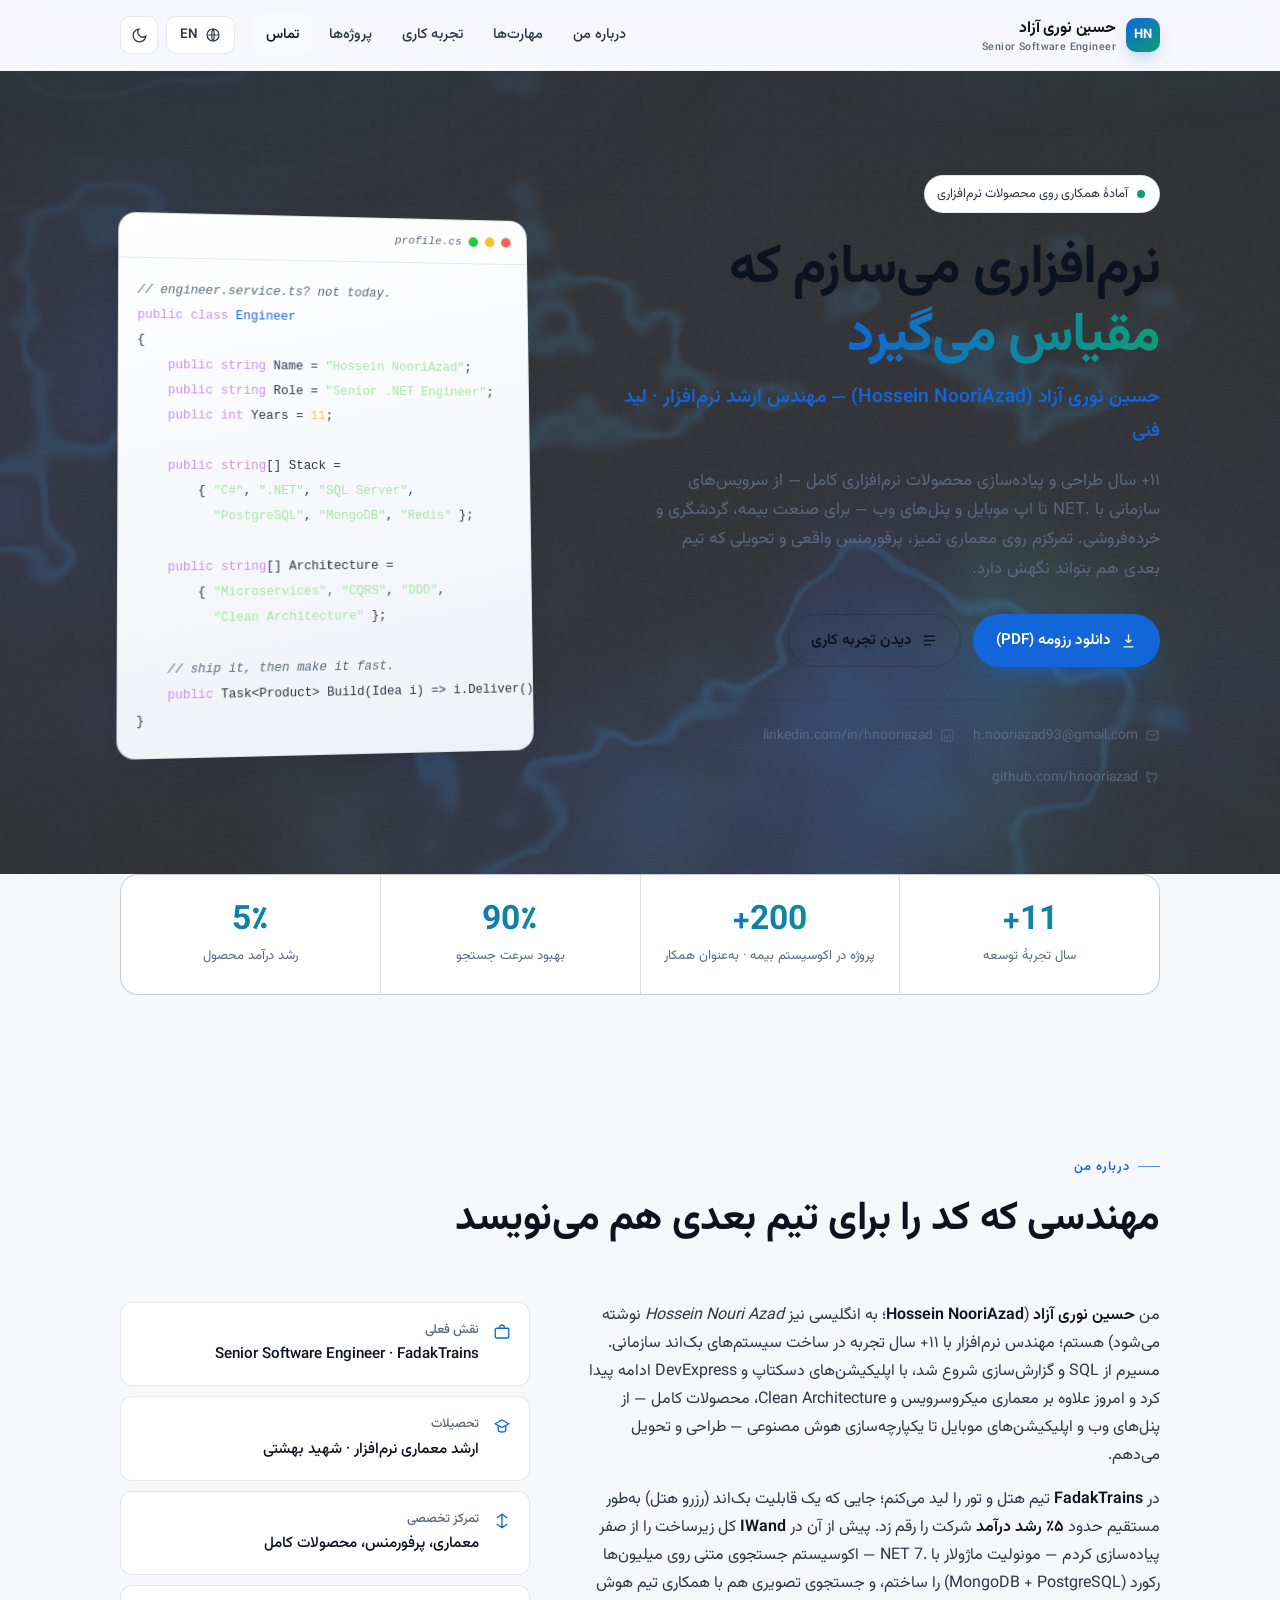
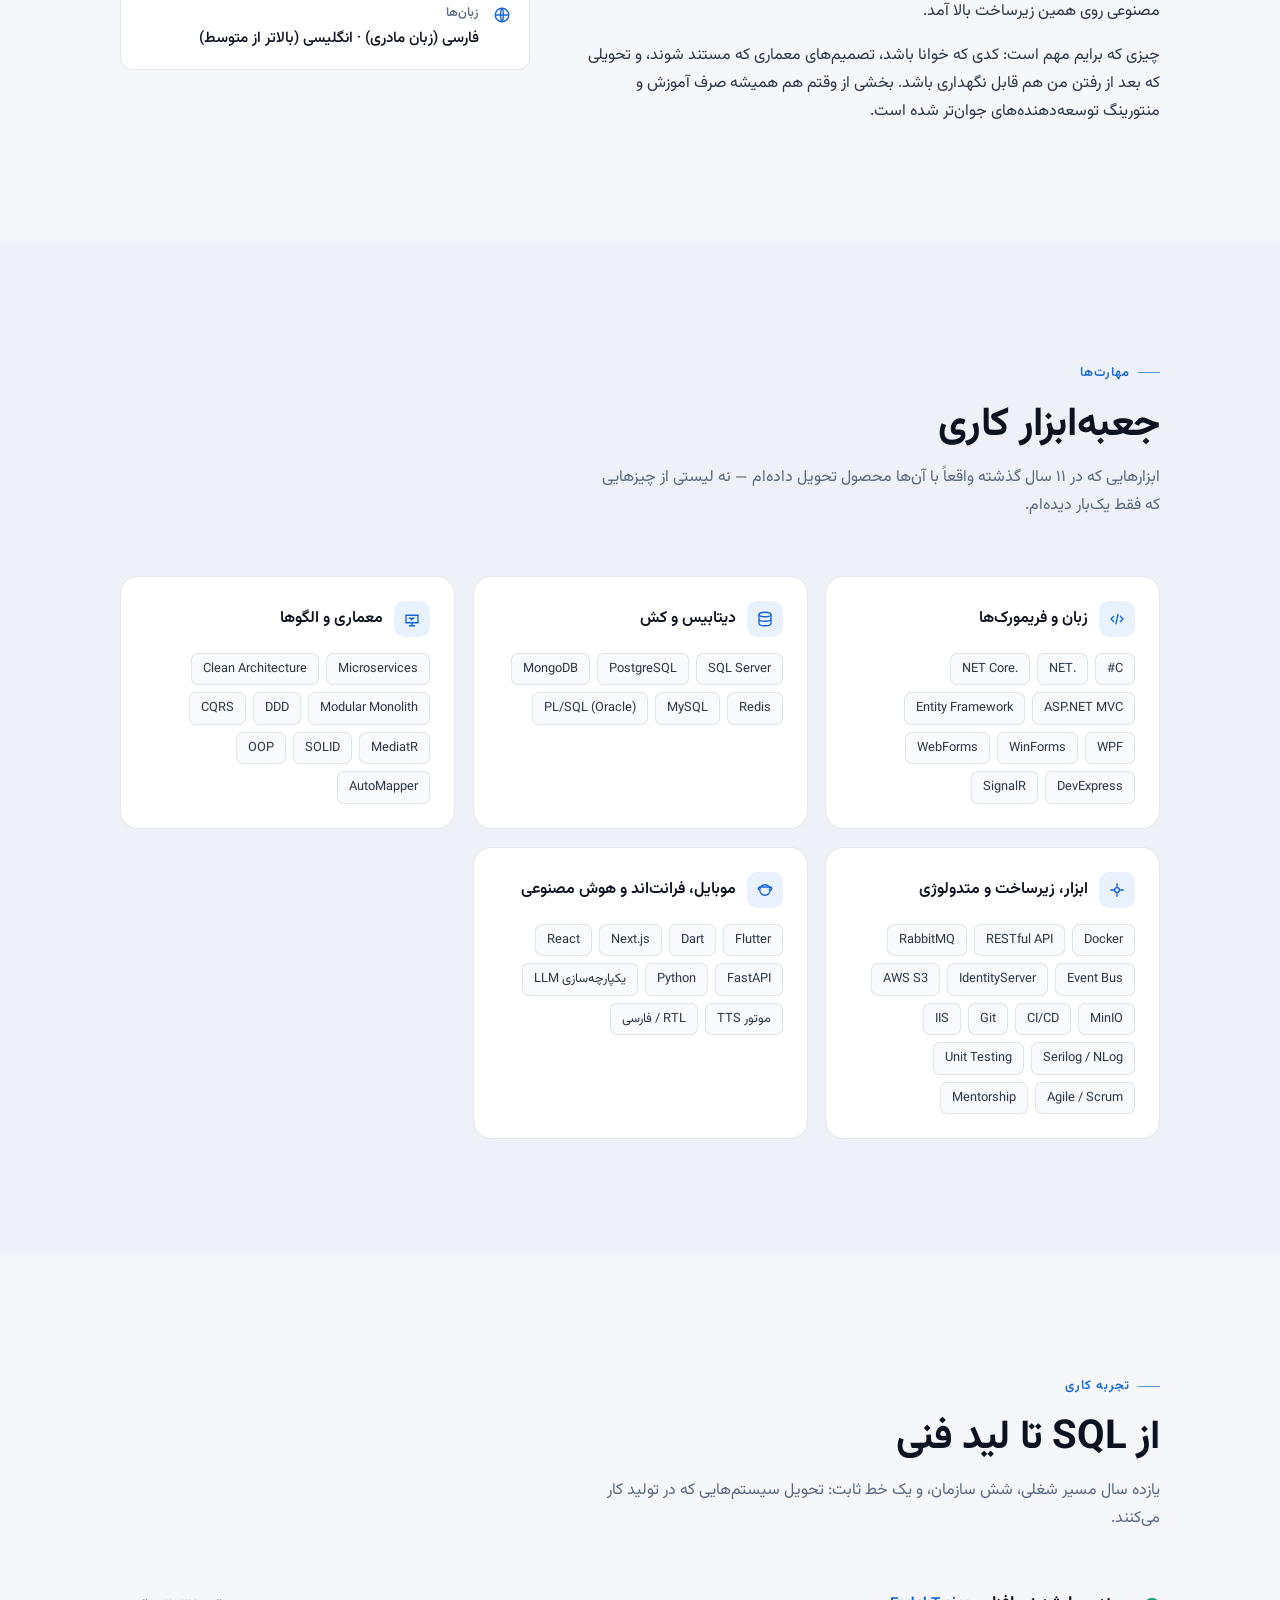
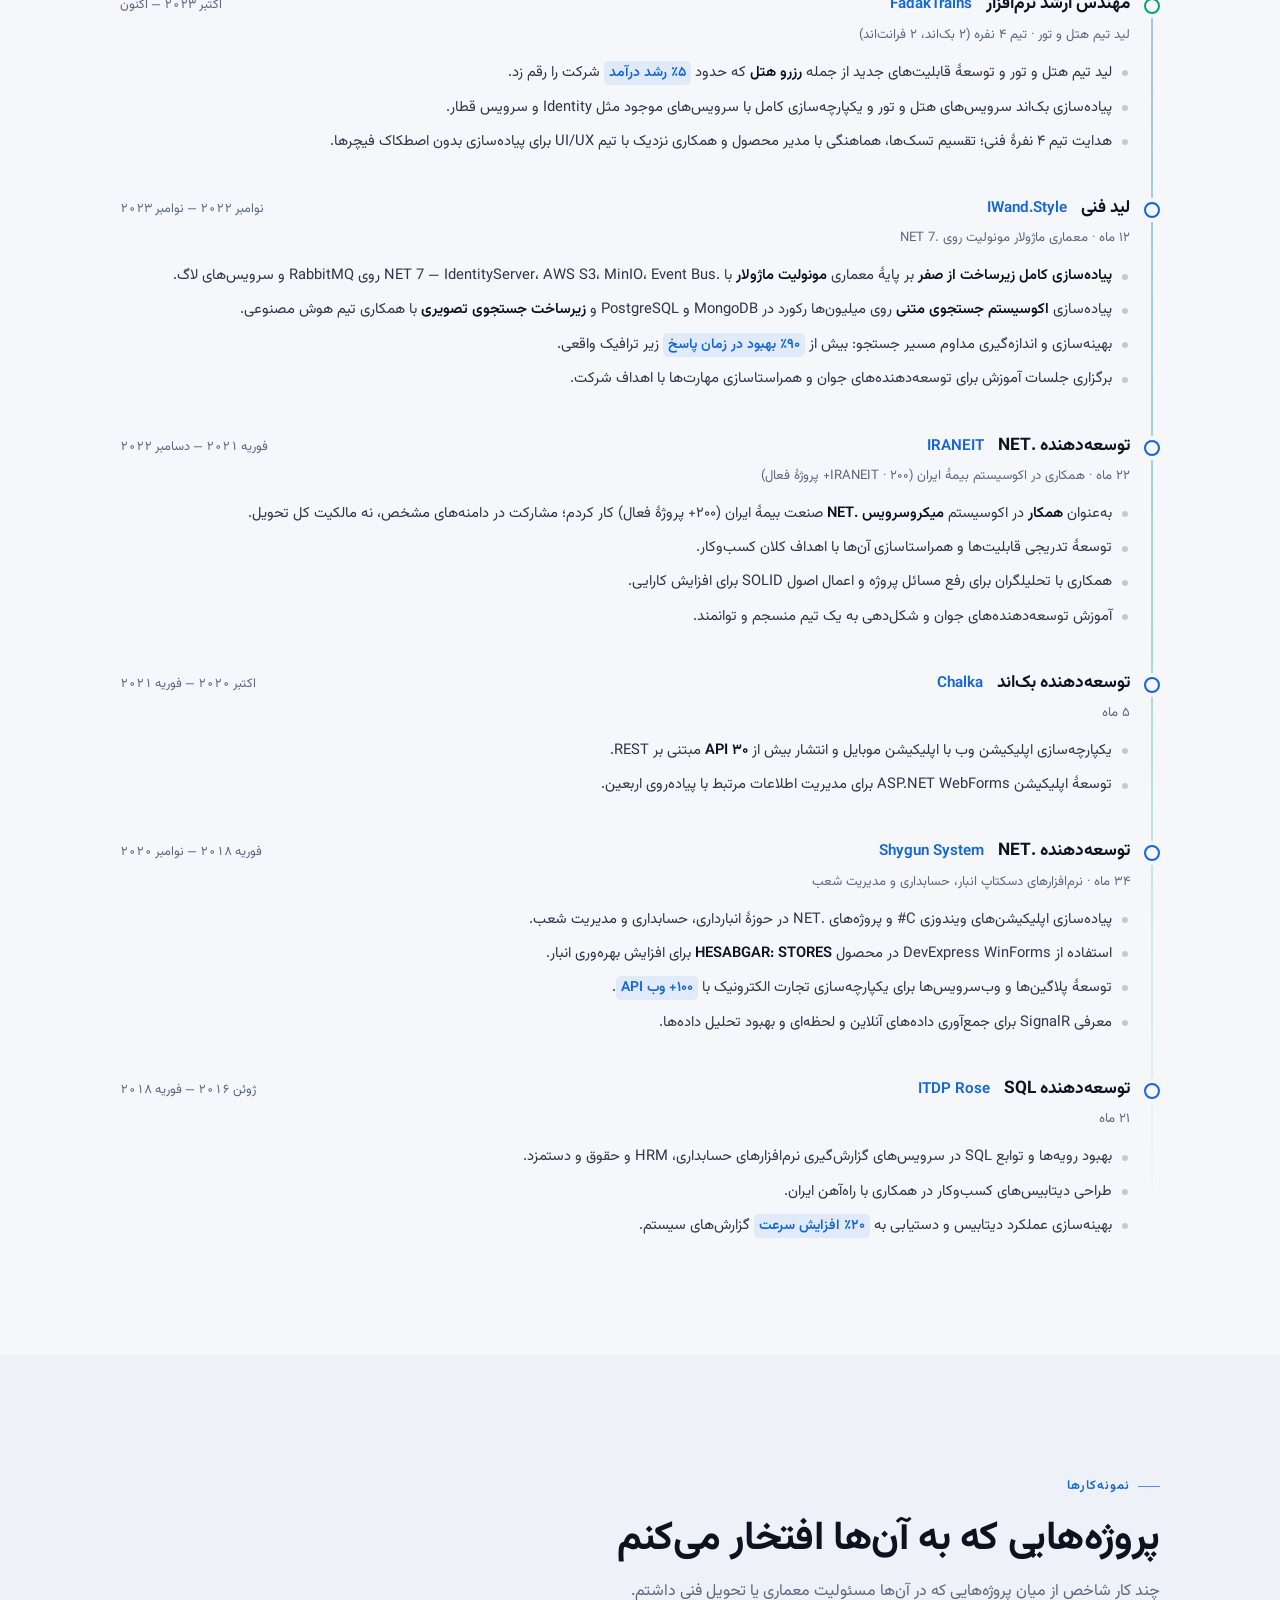
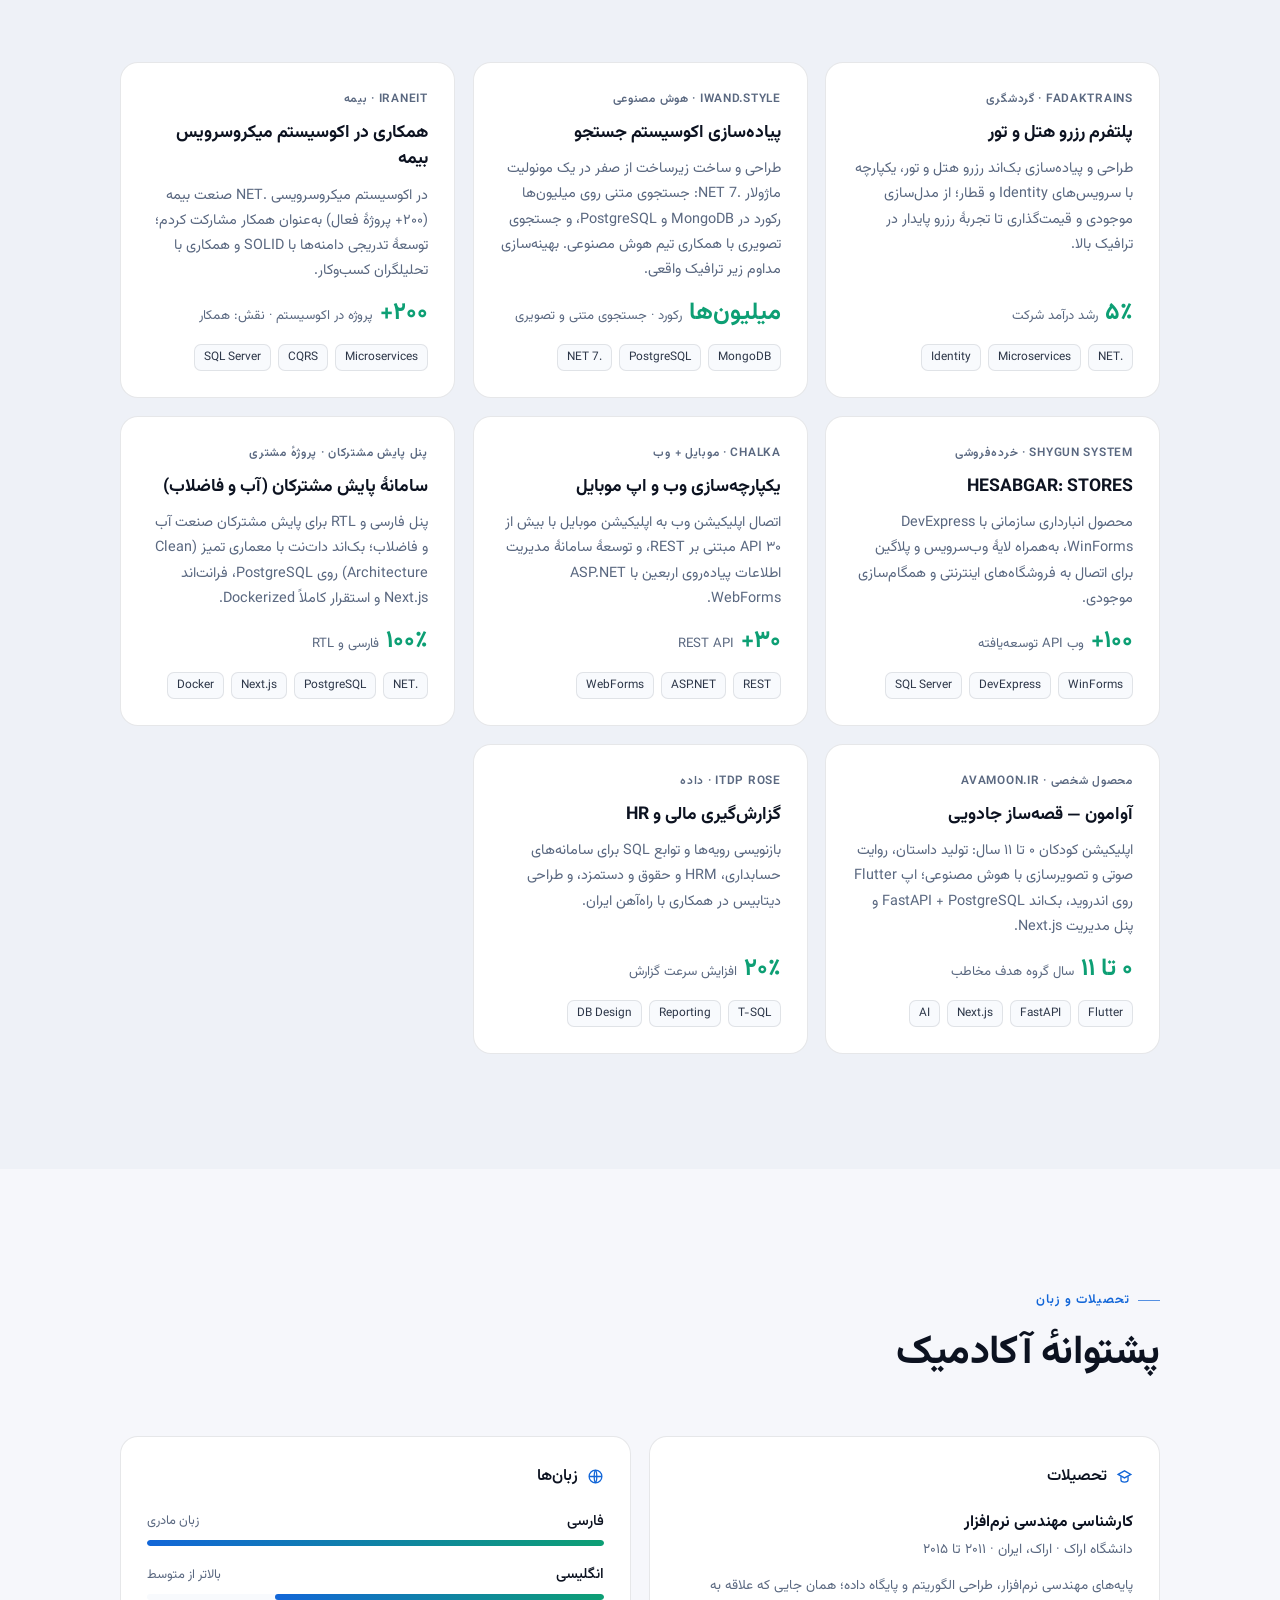
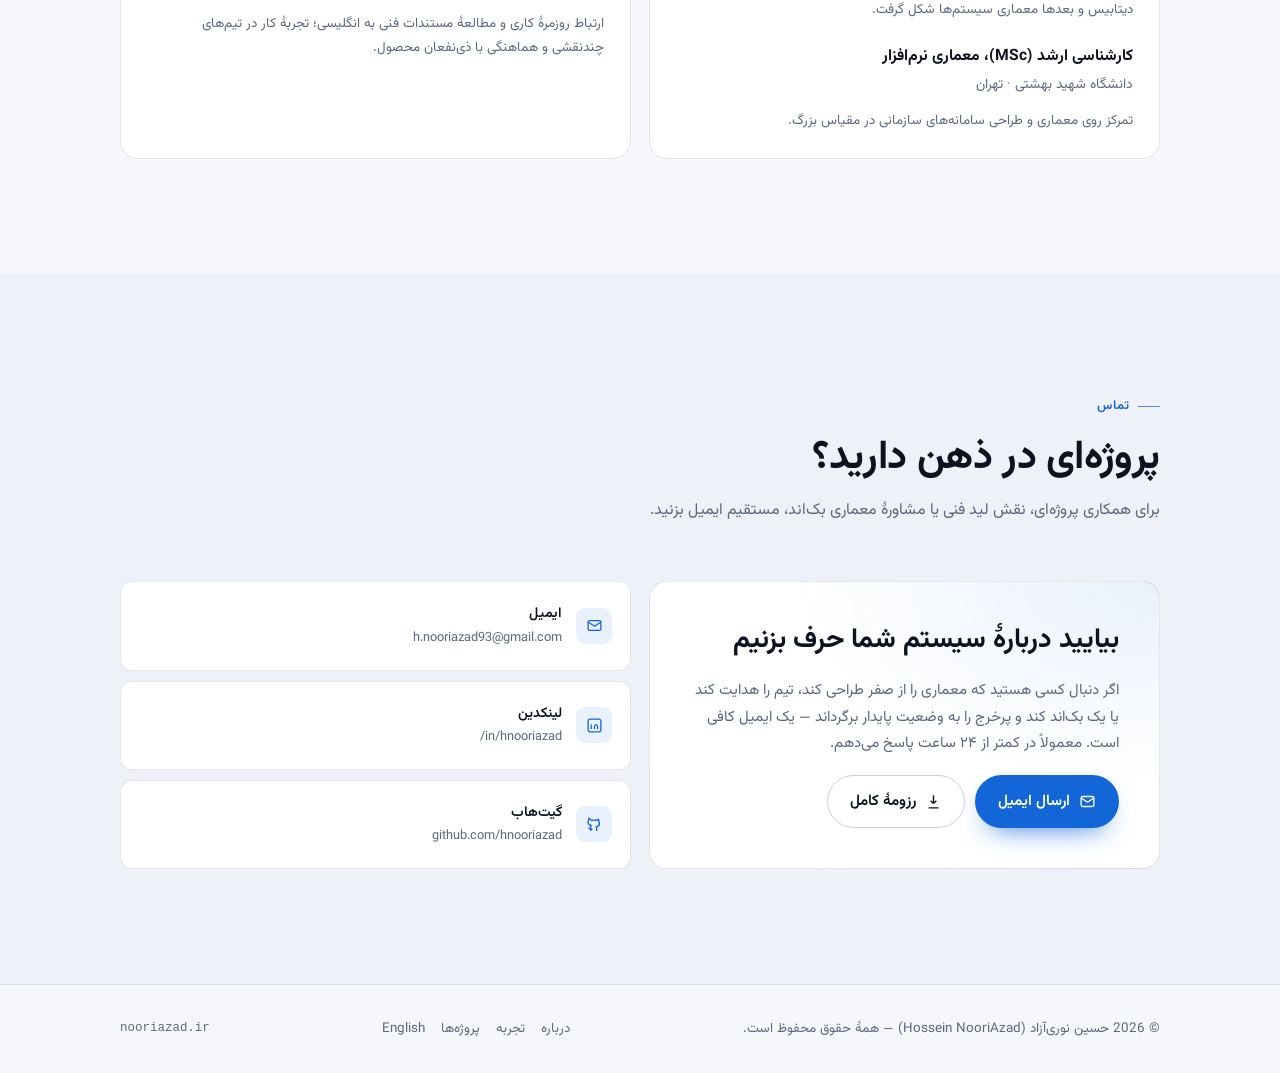
==== commit 4d6dc869: "SEO: name-variant targeting (حسین نوری آزاد / نوری آزاد / Hossein NooriAzad) — titles, keywords, dua" ====
--- a/index.html
+++ b/index.html
@@ -3,9 +3,14 @@
 <head>
 <meta charset="UTF-8">
 <meta name="viewport" content="width=device-width, initial-scale=1">
-<title>حسین نوری‌آزاد | مهندس ارشد نرم‌افزار و لید فنی</title>
-<meta name="description" content="پورتفولیو حسین نوری‌آزاد — مهندس ارشد نرم‌افزار و لید فنی با ۱۱+ سال تجربه در طراحی و توسعه بک‌اند، میکروسرویس و معماری تمیز با C#/.NET، SQL Server، PostgreSQL، MongoDB و Redis.">
+<title>حسین نوری آزاد | مهندس ارشد نرم‌افزار و لید فنی — Hossein NooriAzad</title>
+<meta name="description" content="پورتفولیو حسین نوری آزاد (Hossein NooriAzad) — مهندس ارشد نرم‌افزار و لید فنی با ۱۱+ سال تجربه در طراحی و توسعه بک‌اند، میکروسرویس و معماری تمیز با C#/.NET، SQL Server، PostgreSQL، MongoDB و Redis. سایت شخصی nooriazad.ir.">
 <meta name="author" content="Hossein NooriAzad">
+<meta name="keywords" content="حسین نوری آزاد, نوری آزاد, Hossein NooriAzad, حسین نوری‌آزاد, مهندس نرم‌افزار, برنامه‌نویس دات‌نت, لید فنی, پورتفولیو">
+<meta property="og:profile:first_name" content="Hossein">
+<meta property="og:profile:last_name" content="NooriAzad">
+<meta name="geo.region" content="IR">
+<meta name="geo.placename" content="Tehran">
 <meta name="theme-color" content="#07090e">
 <link rel="canonical" href="https://nooriazad.ir/">
 <link rel="alternate" hreflang="fa" href="https://nooriazad.ir/">
@@ -17,7 +22,7 @@
 <meta property="og:type" content="profile">
 <meta property="og:locale" content="fa_IR">
 <meta property="og:site_name" content="nooriazad.ir">
-<meta property="og:title" content="حسین نوری‌آزاد | مهندس ارشد نرم‌افزار و لید فنی .NET">
+<meta property="og:title" content="حسین نوری آزاد | مهندس ارشد نرم‌افزار و لید فنی — Hossein NooriAzad">
 <meta property="og:description" content="۱۱+ سال طراحی و ساخت محصولات نرم‌افزاری: از سرویس‌های سازمانی با .NET تا اپ موبایل و پنل‌های وب. معماری تمیز، پرفورمنس بالا، تحویل قابل‌اتکا.">
 <meta property="og:url" content="https://nooriazad.ir/">
 <meta property="og:image" content="https://nooriazad.ir/assets/img/og.png">
@@ -32,14 +37,42 @@
 {
   "@context": "https://schema.org",
   "@type": "Person",
+  "@id": "https://nooriazad.ir/#person",
   "name": "Hossein NooriAzad",
-  "alternateName": "حسین نوری‌آزاد",
+  "alternateName": ["حسین نوری آزاد", "نوری آزاد", "حسین نوری‌آزاد", "Nūrī Āzād"],
+  "givenName": "Hossein",
+  "familyName": "NooriAzad",
   "jobTitle": "Senior Software Engineer / Tech Lead",
+  "description": "مهندس ارشد نرم‌افزار و لید فنی با بیش از ۱۱ سال تجربه در طراحی و توسعه محصولات نرم‌افزاری با C#/.NET، دیتابیس‌های relational و NoSQL، معماری میکروسرویس و تیم‌لیدی.",
   "url": "https://nooriazad.ir/",
   "email": "mailto:h.nooriazad93@gmail.com",
-  "sameAs": ["https://www.linkedin.com/in/hnooriazad", "https://github.com/hnooriazad"],
-  "knowsAbout": ["C#", ".NET", "ASP.NET Core", "Microservices", "SQL Server", "PostgreSQL", "MongoDB", "Redis", "RabbitMQ", "Docker", "Clean Architecture", "CQRS", "DDD"],
-  "alumniOf": [ { "@type": "CollegeOrUniversity", "name": "Shahid Beheshti University" }, { "@type": "CollegeOrUniversity", "name": "Arak University" } ]
+  "nationality": { "@type": "Country", "name": "Iran" },
+  "address": { "@type": "PostalAddress", "addressCountry": "IR", "addressRegion": "Tehran" },
+  "knowsLanguage": [
+    { "@type": "Language", "name": "Persian", "alternateName": "fa" },
+    { "@type": "Language", "name": "English", "alternateName": "en" }
+  ],
+  "sameAs": [
+    "https://www.linkedin.com/in/hnooriazad",
+    "https://github.com/hnooriazad",
+    "https://www.google.com/search?q=%22Hossein+NooriAzad%22"
+  ],
+  "knowsAbout": ["C#", ".NET", "ASP.NET Core", "Microservices", "SQL Server", "PostgreSQL", "MongoDB", "Redis", "RabbitMQ", "Docker", "Flutter", "Next.js", "Clean Architecture", "CQRS", "DDD", "Software Architecture"],
+  "alumniOf": [ { "@type": "CollegeOrUniversity", "name": "Shahid Beheshti University" }, { "@type": "CollegeOrUniversity", "name": "Arak University" } ],
+  "worksFor": { "@type": "Organization", "name": "FadakTrains" },
+  "subjectOf": { "@type": "WebSite", "@id": "https://nooriazad.ir/#website", "url": "https://nooriazad.ir/", "name": "nooriazad.ir — وبسایت شخصی حسین نوری آزاد", "inLanguage": ["fa", "en"] }
+}
+</script>
+<script type="application/ld+json">
+{
+  "@context": "https://schema.org",
+  "@type": "WebSite",
+  "@id": "https://nooriazad.ir/#website",
+  "url": "https://nooriazad.ir/",
+  "name": "nooriazad.ir — حسین نوری آزاد",
+  "alternateName": ["Hossein NooriAzad", "نوری آزاد"],
+  "inLanguage": "fa-IR",
+  "publisher": { "@id": "https://nooriazad.ir/#person" }
 }
 </script>
 </head>
@@ -50,7 +83,7 @@
   <div class="container header__inner">
     <a class="brand" href="#top" aria-label="حسین نوری‌آزاد — صفحه اصلی">
       <span class="brand__mark">HN</span>
-      <span class="brand__text">حسین نوری‌آزاد<small>Senior Software Engineer</small></span>
+      <span class="brand__text">حسین نوری آزاد<small>Senior Software Engineer</small></span>
     </a>
 
     <nav class="nav" aria-label="ناوبری اصلی">
@@ -99,7 +132,7 @@
     <div>
       <span class="badge-live"><span class="dot-live"></span> آمادهٔ همکاری روی محصولات نرم‌افزاری</span>
       <h1>نرم‌افزاری می‌سازم که<br><span class="grad">مقیاس می‌گیرد</span></h1>
-      <p class="hero__role">حسین نوری‌آزاد — مهندس ارشد نرم‌افزار · لید فنی</p>
+      <p class="hero__role">حسین نوری آزاد (Hossein NooriAzad) — مهندس ارشد نرم‌افزار · لید فنی</p>
       <p class="hero__lead">
         ۱۱+ سال طراحی و پیاده‌سازی محصولات نرم‌افزاری کامل — از سرویس‌های سازمانی با .NET تا اپ موبایل و پنل‌های وب — برای صنعت بیمه،
         گردشگری و خرده‌فروشی. تمرکزم روی معماری تمیز، پرفورمنس واقعی و تحویلی که تیم بعدی هم
@@ -176,7 +209,7 @@
     <div class="about">
       <div class="reveal">
         <p>
-          من <strong>حسین نوری‌آزاد</strong> هستم؛ مهندس نرم‌افزار با ۱۱+ سال تجربه در ساخت
+          من <strong>حسین نوری آزاد</strong> (<strong>Hossein NooriAzad</strong>؛ به انگلیسی نیز <em>Hossein Nouri Azad</em> نوشته می‌شود) هستم؛ مهندس نرم‌افزار با ۱۱+ سال تجربه در ساخت
           سیستم‌های بک‌اند سازمانی. مسیرم از SQL و گزارش‌سازی شروع شد، با اپلیکیشن‌های دسکتاپ
           و DevExpress ادامه پیدا کرد و امروز علاوه بر معماری میکروسرویس و Clean Architecture، محصولات کامل —
           از پنل‌های وب و اپلیکیشن‌های موبایل تا یکپارچه‌سازی هوش مصنوعی — طراحی و تحویل می‌دهم.
@@ -558,7 +591,7 @@
 <!-- ══════════════ FOOTER ══════════════ -->
 <footer class="footer">
   <div class="container footer__inner">
-    <div>© <span id="year">2026</span> حسین نوری‌آزاد — همهٔ حقوق محفوظ است.</div>
+    <div>© <span id="year">2026</span> حسین نوری‌آزاد (Hossein NooriAzad) — همهٔ حقوق محفوظ است.</div>
     <div class="footer__links">
       <a href="#about">درباره</a>
       <a href="#experience">تجربه</a>
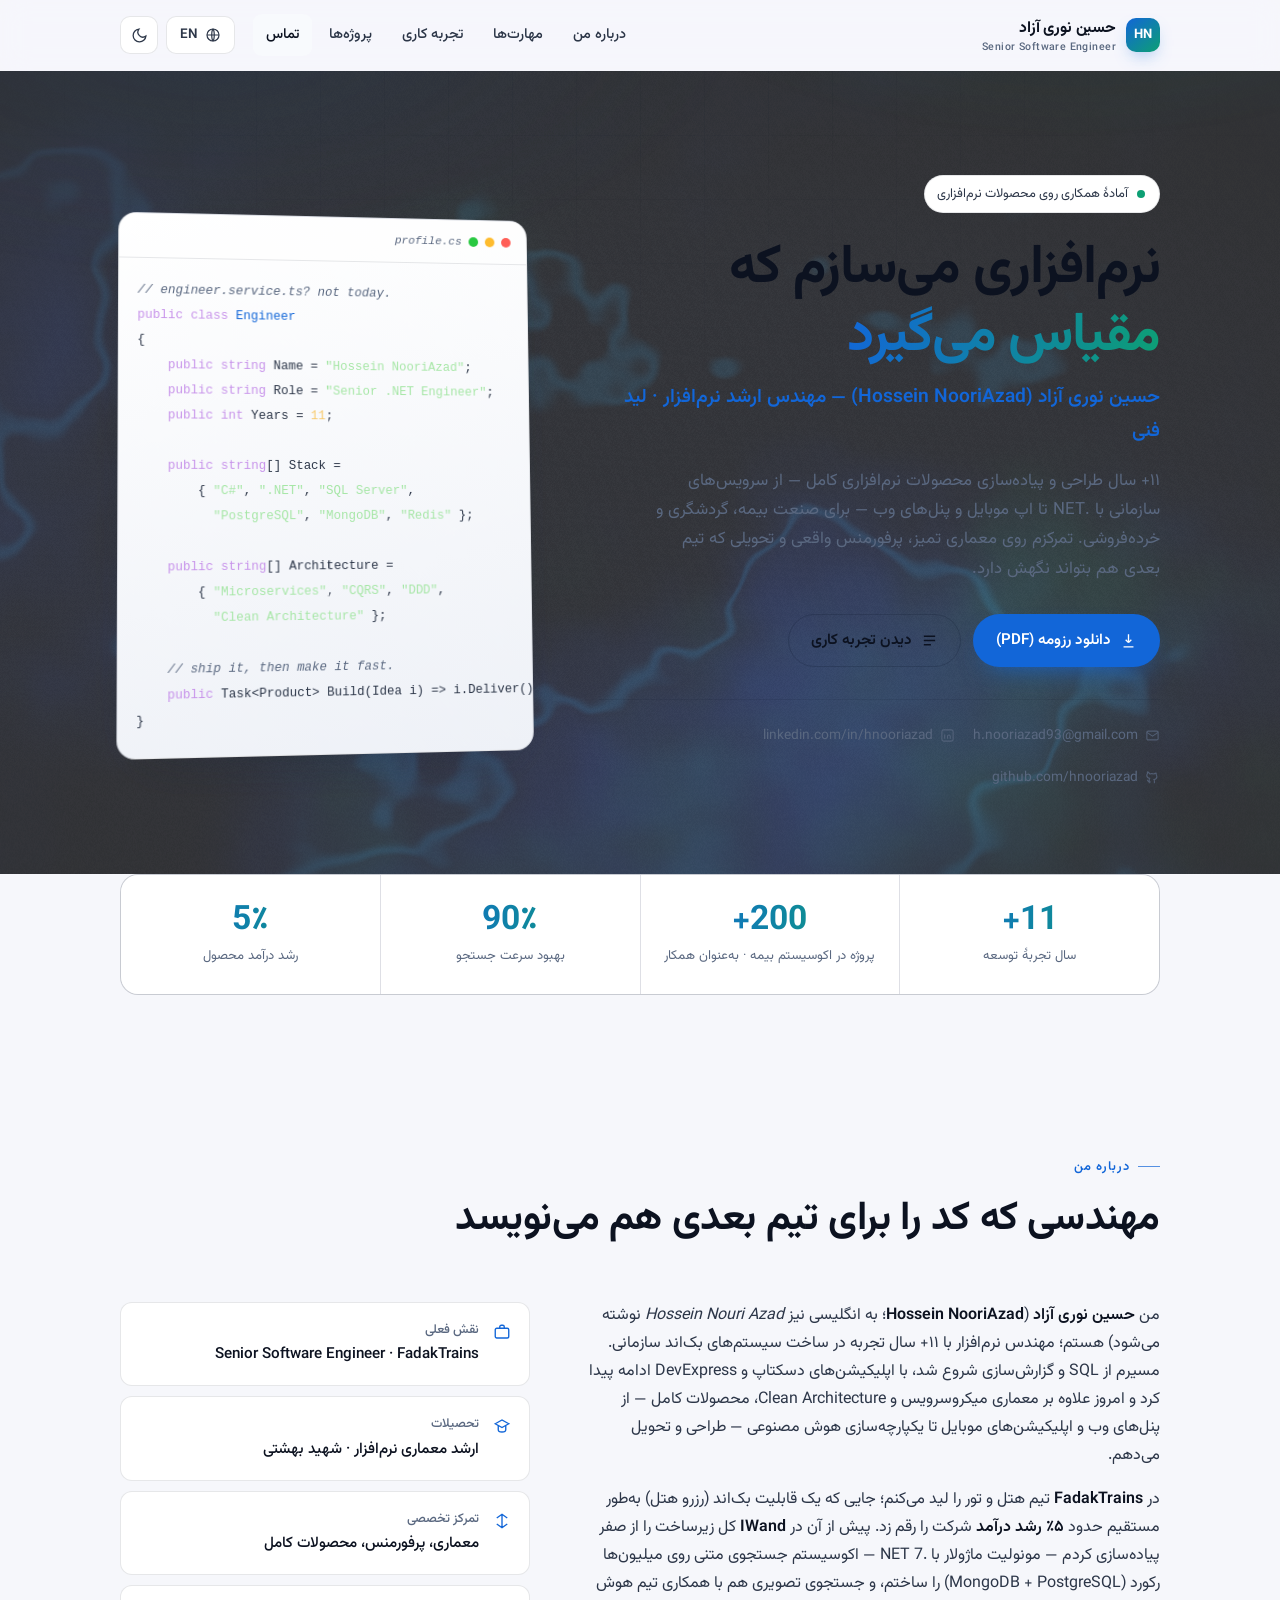
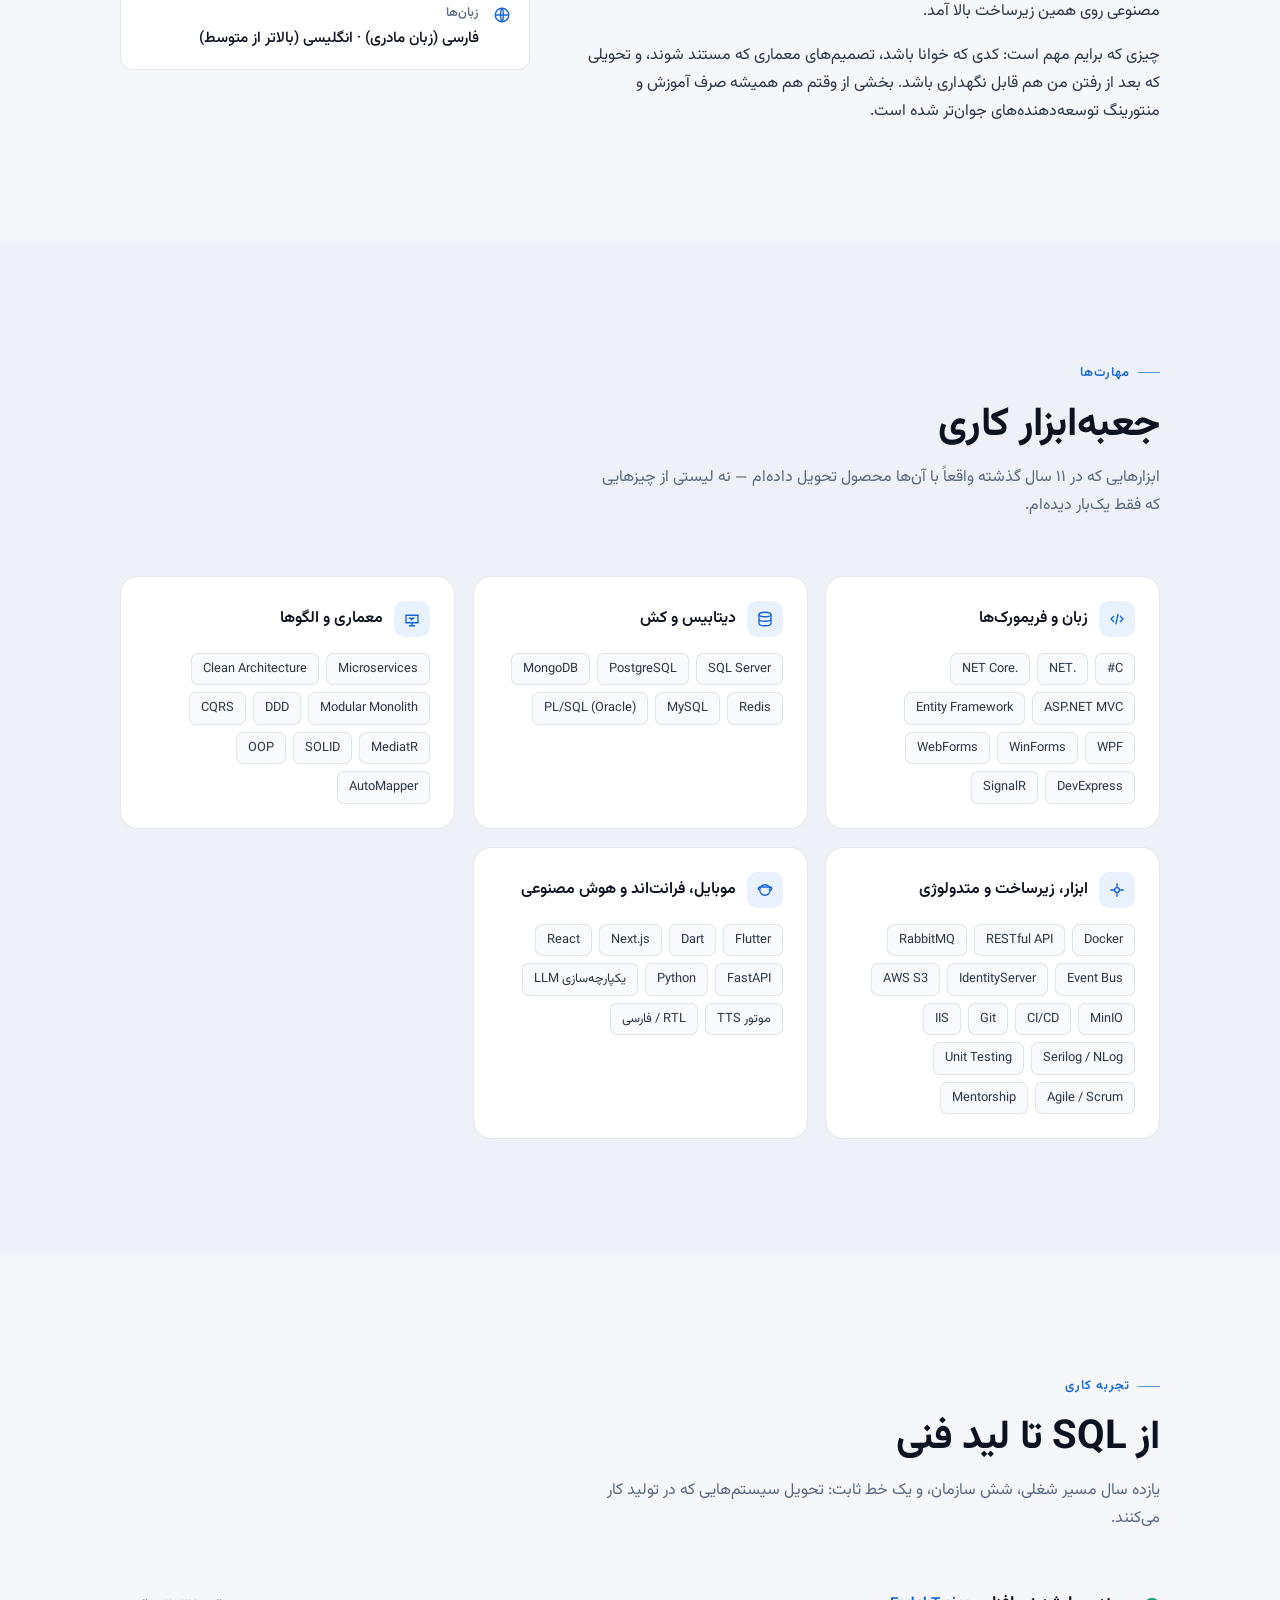
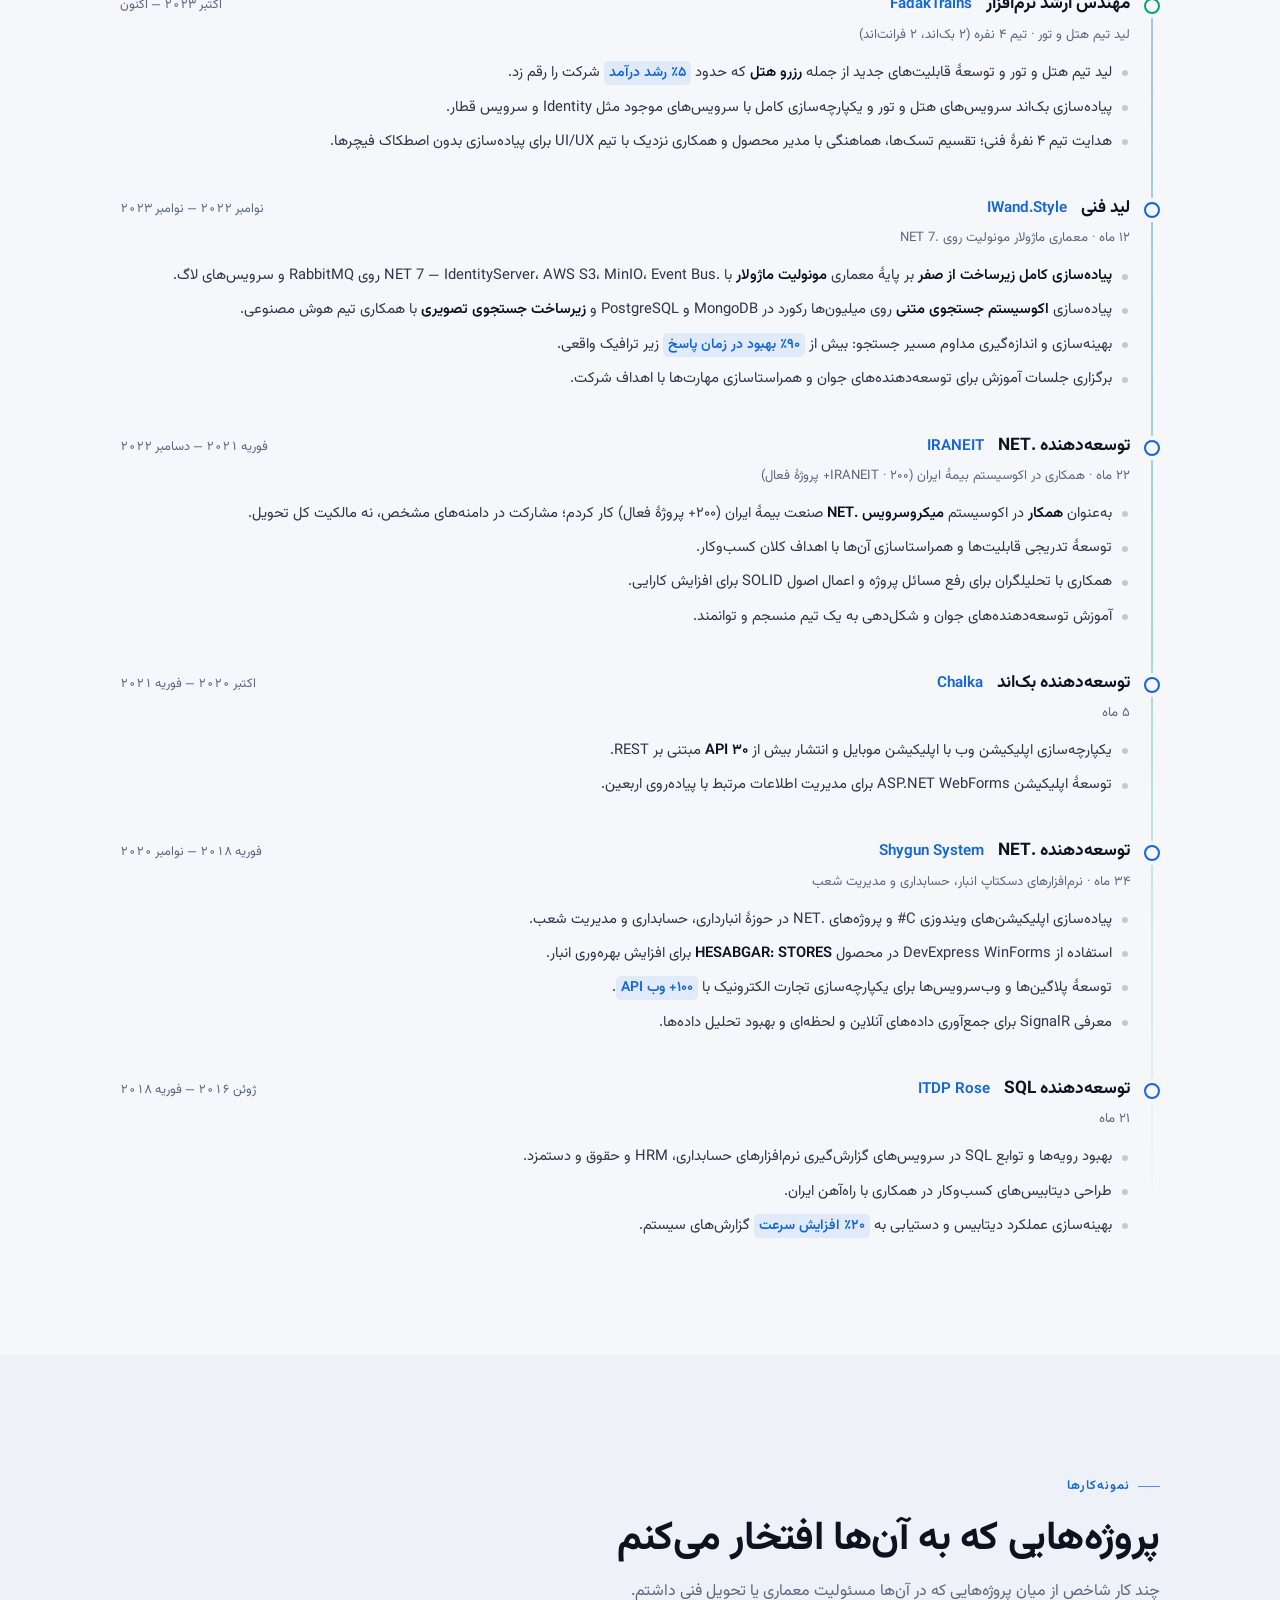
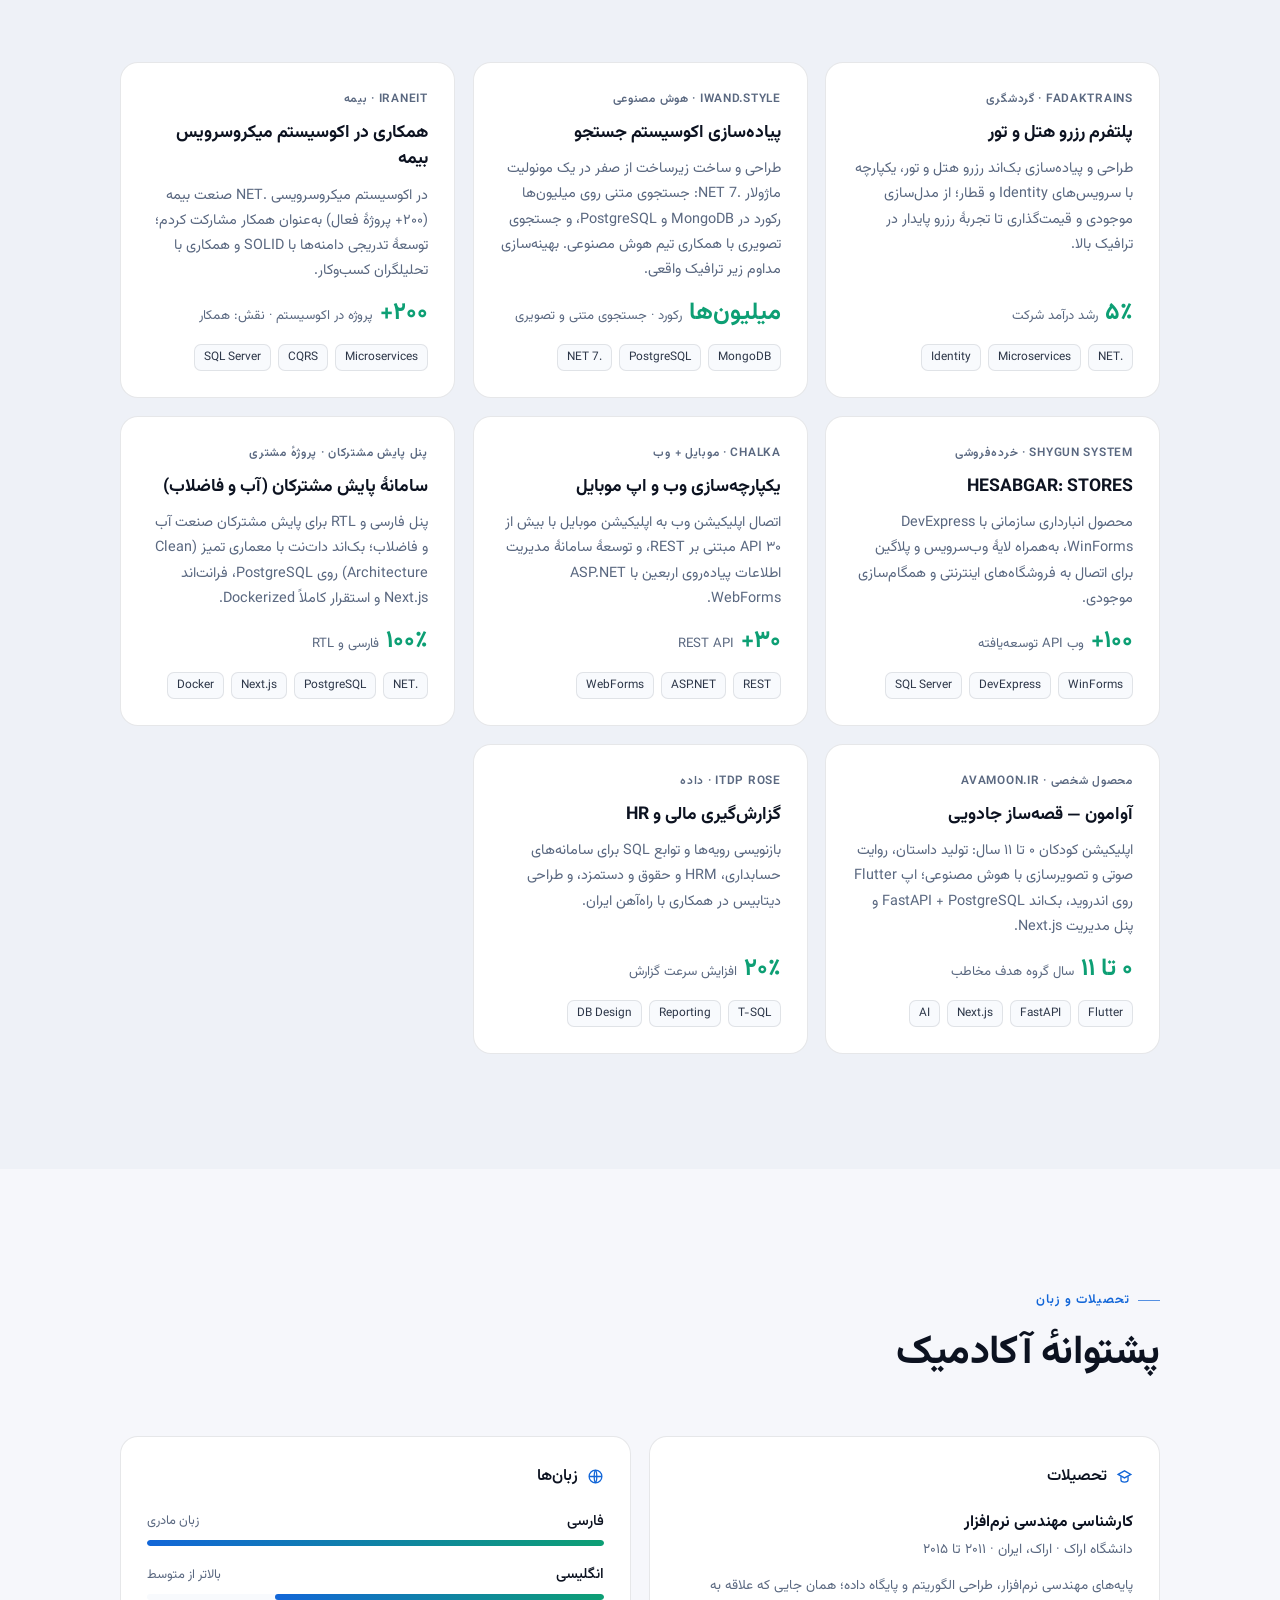
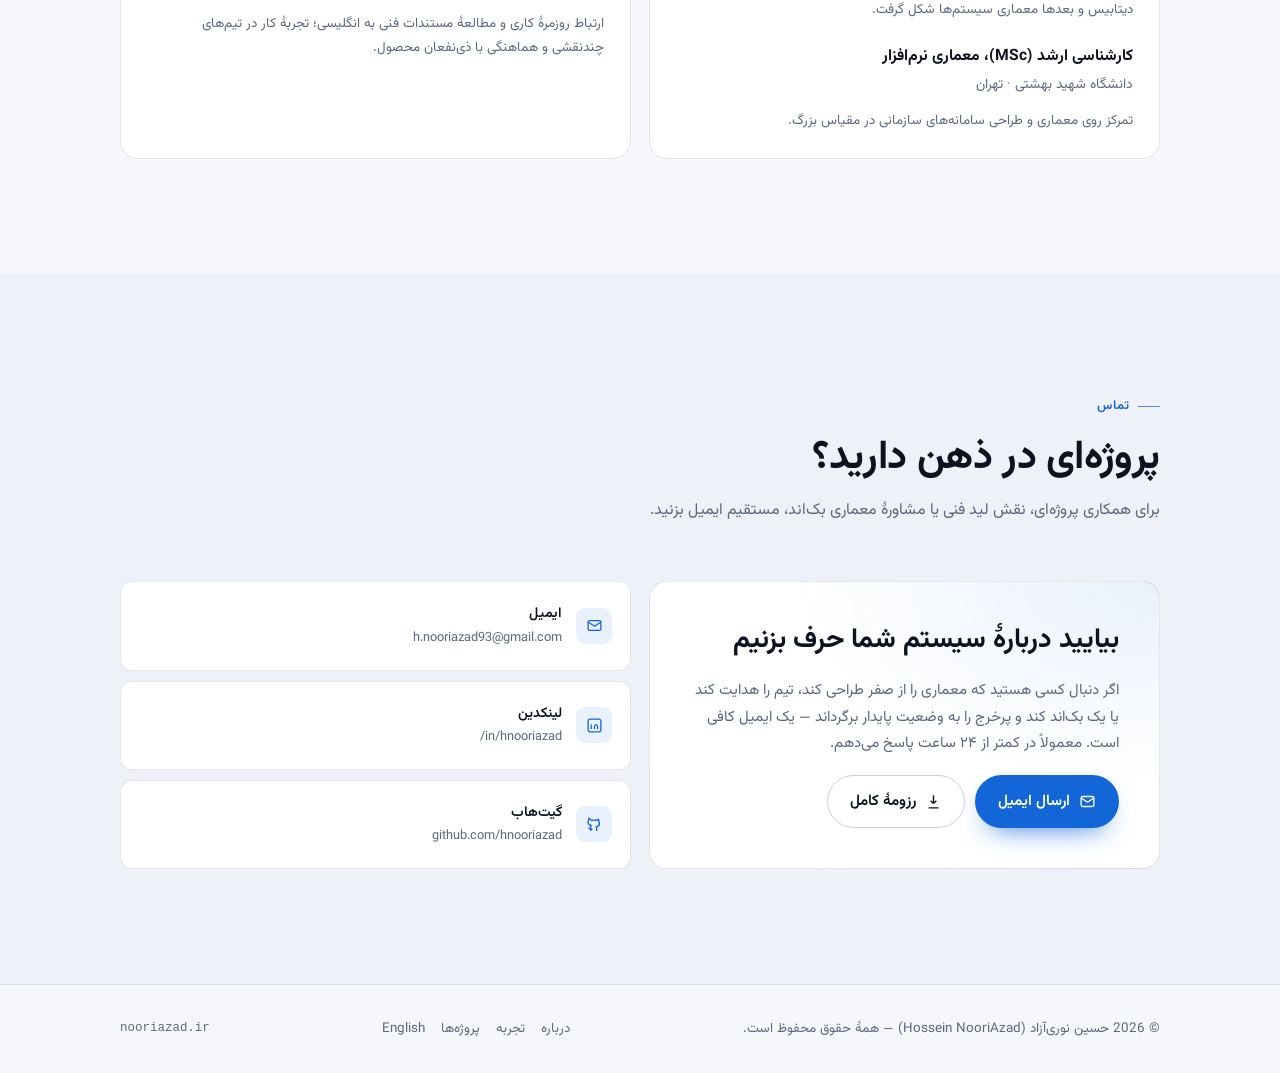
==== commit b645b6a9: "SEO: google-site-verification meta on both pages + gitignore token file" ====
--- a/index.html
+++ b/index.html
@@ -6,6 +6,7 @@
 <title>حسین نوری آزاد | مهندس ارشد نرم‌افزار و لید فنی — Hossein NooriAzad</title>
 <meta name="description" content="پورتفولیو حسین نوری آزاد (Hossein NooriAzad) — مهندس ارشد نرم‌افزار و لید فنی با ۱۱+ سال تجربه در طراحی و توسعه بک‌اند، میکروسرویس و معماری تمیز با C#/.NET، SQL Server، PostgreSQL، MongoDB و Redis. سایت شخصی nooriazad.ir.">
 <meta name="author" content="Hossein NooriAzad">
+<meta name="google-site-verification" content="HyUmUBlOf6pAmRCMXipKhyD1n1tbhVQm8JWbTNBA1mAIlXdK0">
 <meta name="keywords" content="حسین نوری آزاد, نوری آزاد, Hossein NooriAzad, حسین نوری‌آزاد, مهندس نرم‌افزار, برنامه‌نویس دات‌نت, لید فنی, پورتفولیو">
 <meta property="og:profile:first_name" content="Hossein">
 <meta property="og:profile:last_name" content="NooriAzad">
